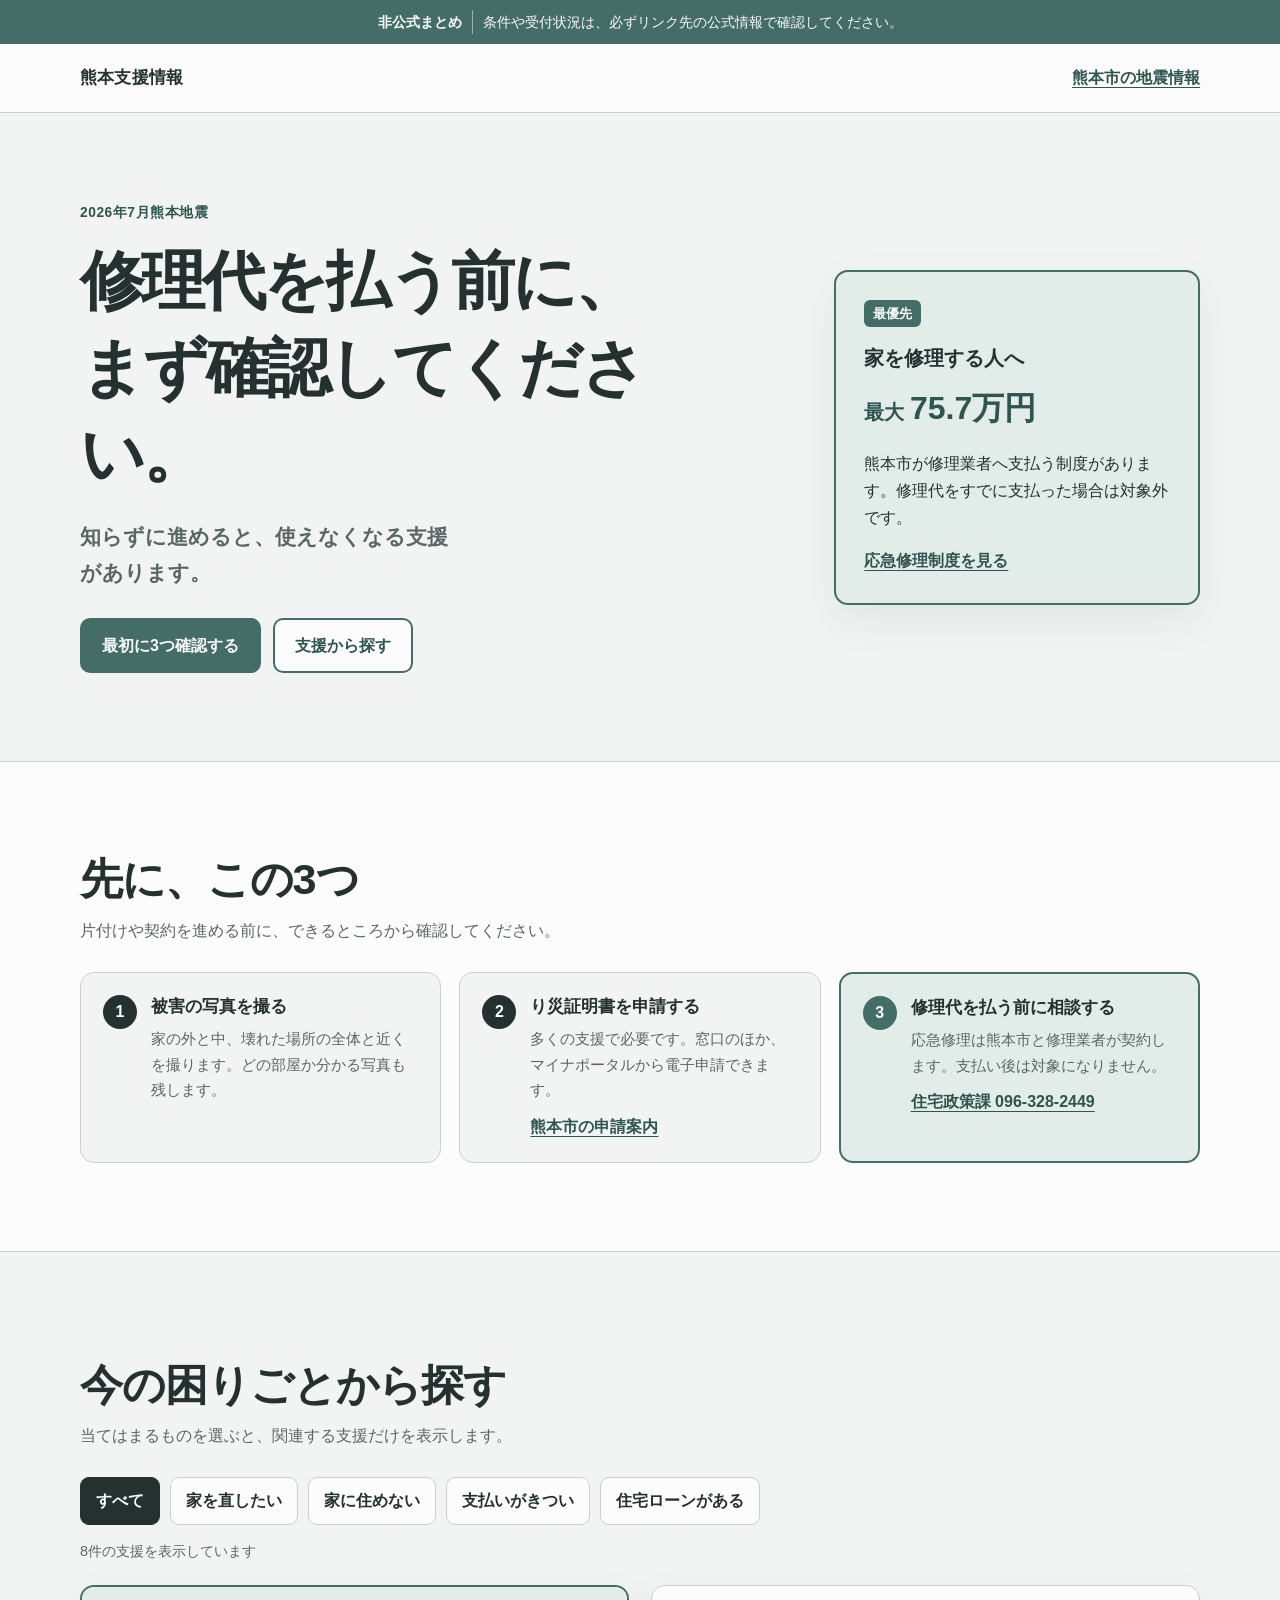
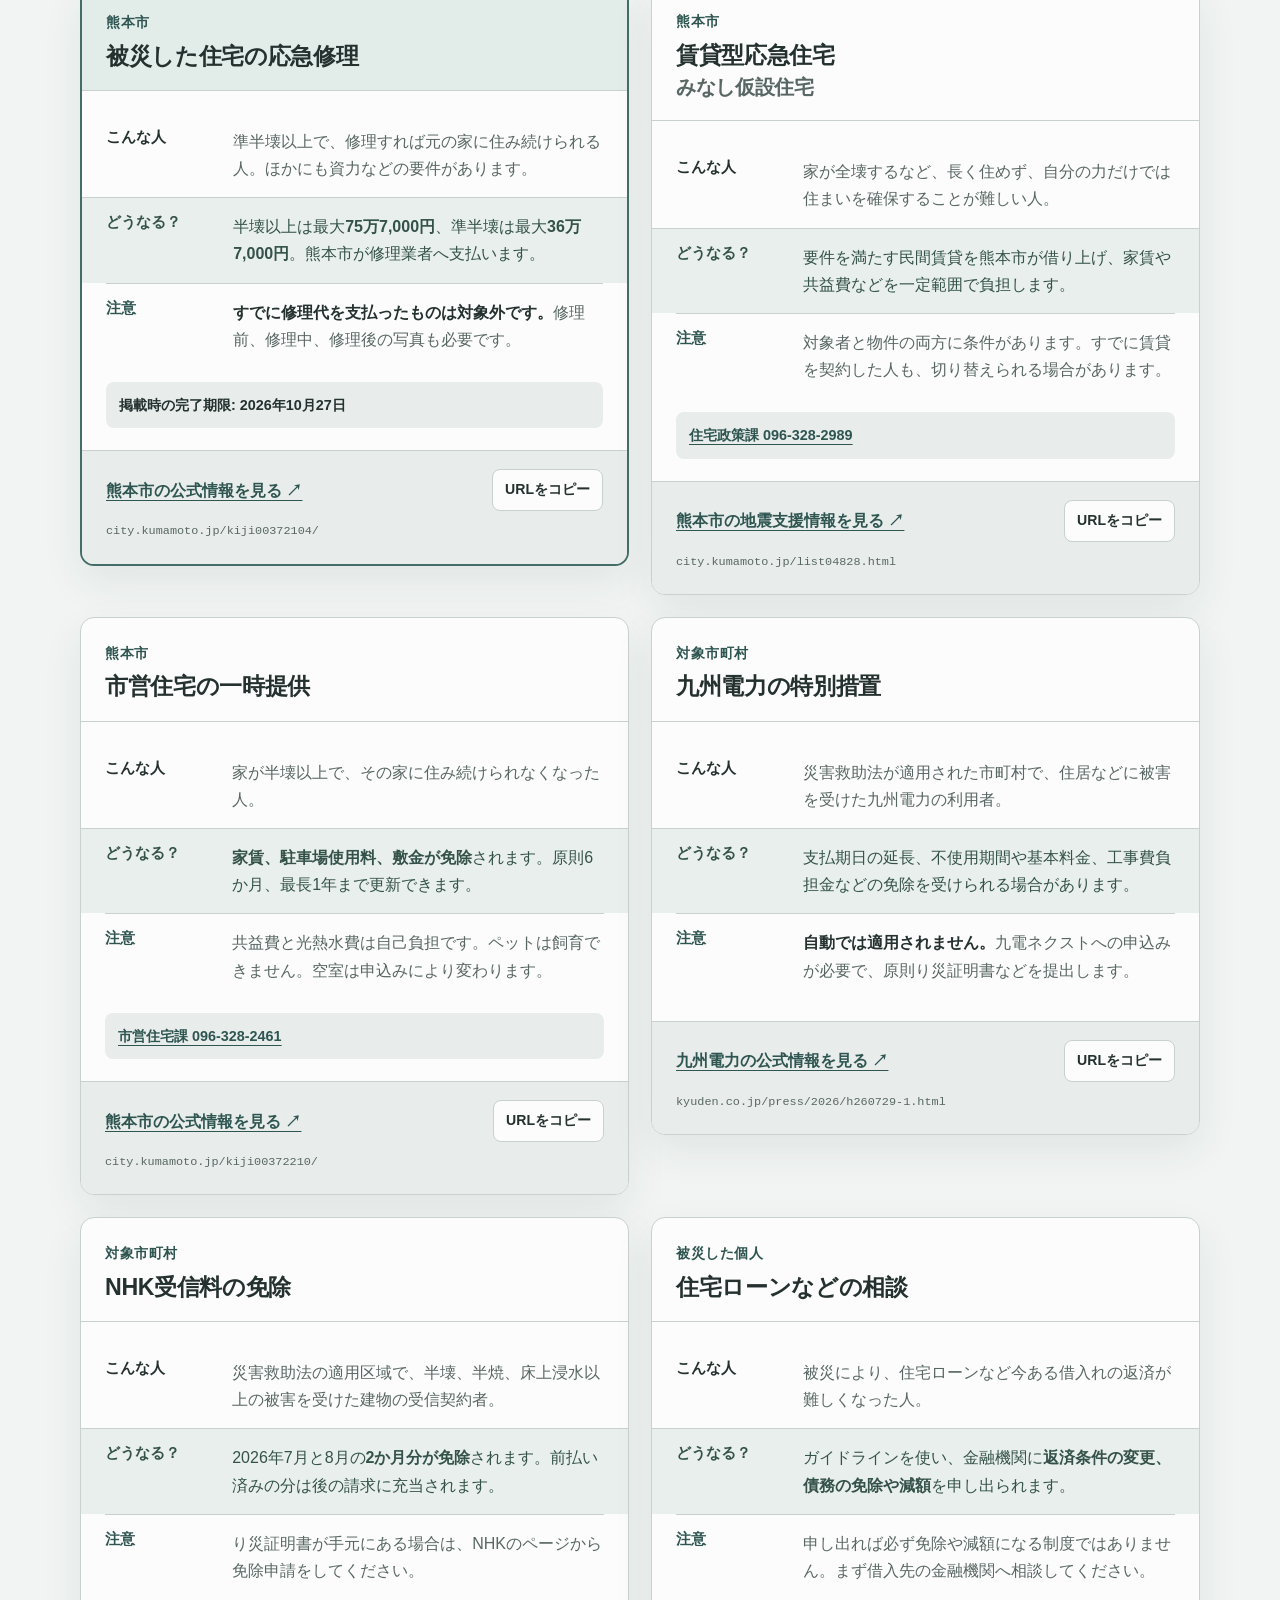
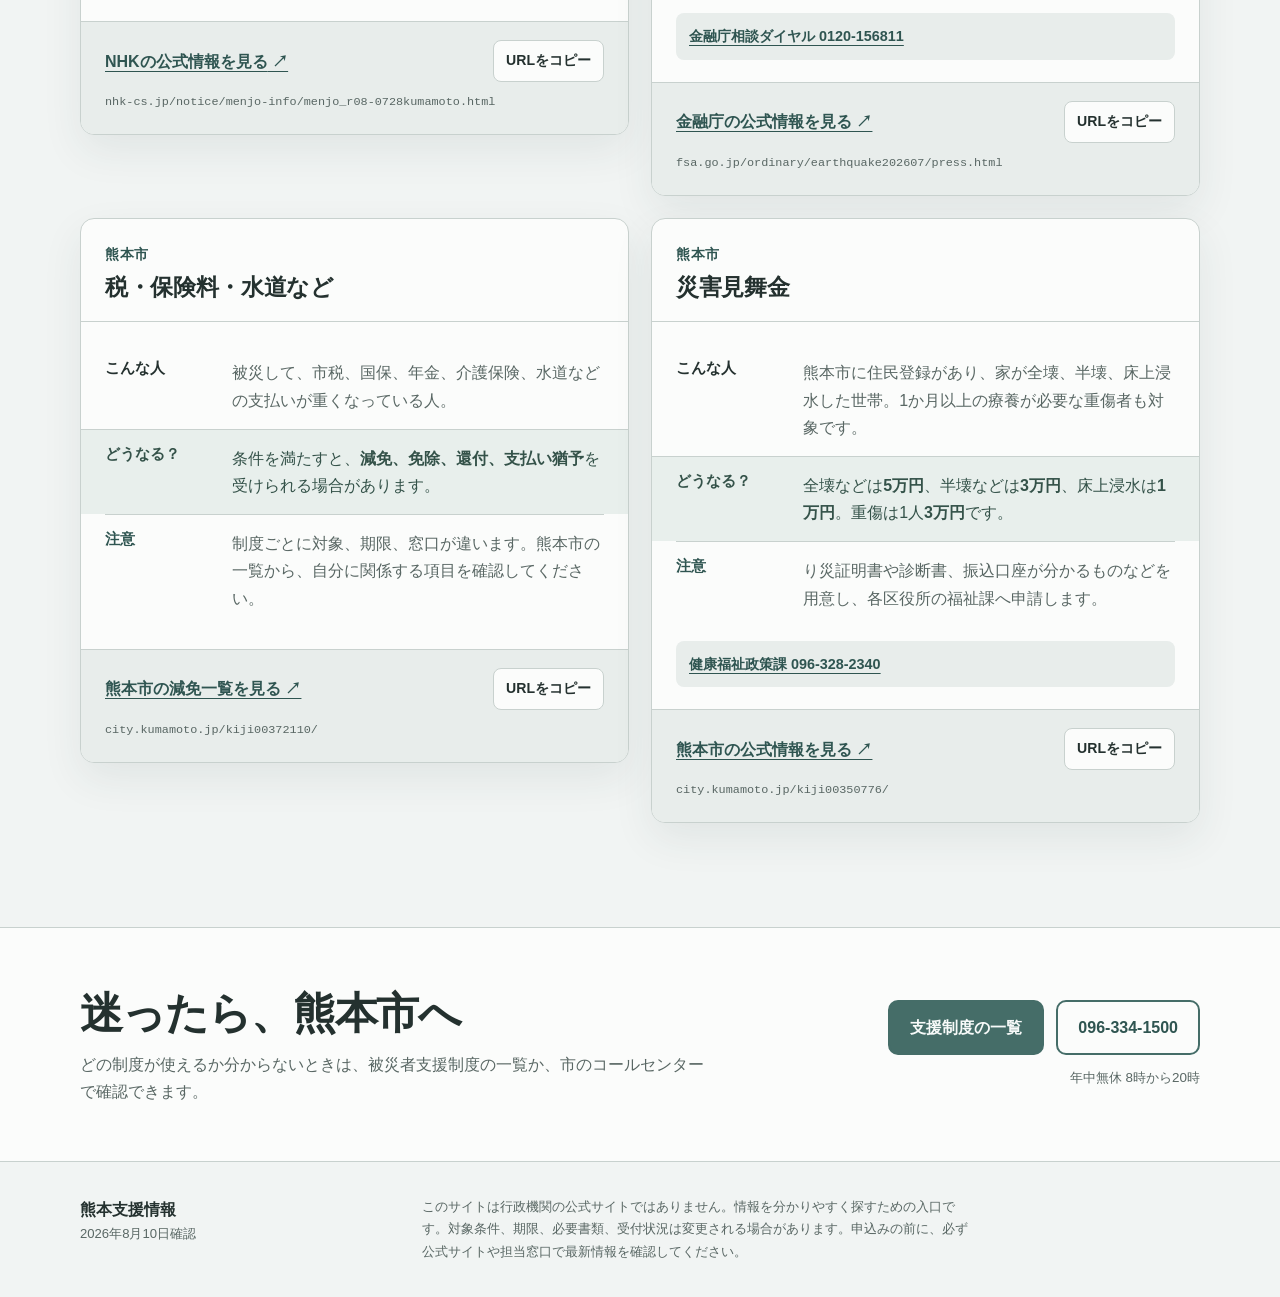
==== index.html @ 861e65f4 "Refresh published stylesheet cache" ====
<!doctype html>
<html lang="ja">
<head>
  <meta charset="utf-8">
  <meta name="viewport" content="width=device-width, initial-scale=1">
  <meta name="theme-color" content="#b42318">
  <meta name="description" content="2026年7月熊本地震で被災した方が、住宅修理、仮住まい、料金減免、住宅ローンなどの支援を探すための非公式まとめです。">
  <meta property="og:type" content="website">
  <meta property="og:title" content="熊本で被災した方へ｜支援情報まとめ">
  <meta property="og:description" content="修理代を払う前に確認。使えそうな支援から公式情報へすぐ進めます。">
  <meta name="twitter:card" content="summary">
  <title>熊本で被災した方へ｜支援情報まとめ</title>
  <link rel="stylesheet" href="styles.css?v=20260810-2">
  <script src="app.js" defer></script>
</head>
<body>
  <a class="skip-link" href="#main">本文へ移動</a>

  <div class="notice-bar" role="note">
    <div class="wrap notice-bar__inner">
      <strong>非公式まとめ</strong>
      <span>条件や受付状況は、必ずリンク先の公式情報で確認してください。</span>
    </div>
  </div>

  <header class="site-header">
    <div class="wrap site-header__inner">
      <a class="site-name" href="#top" aria-label="熊本支援情報 トップへ">熊本支援情報</a>
      <a class="header-link" href="https://www.city.kumamoto.jp/list04828.html" target="_blank" rel="noopener noreferrer">熊本市の地震情報</a>
    </div>
  </header>

  <main id="main">
    <section class="hero" id="top" aria-labelledby="hero-title">
      <div class="wrap hero__grid">
        <div class="hero__copy">
          <p class="hero__label">2026年7月熊本地震</p>
          <h1 id="hero-title">修理代を払う前に、<br>まず確認してください。</h1>
          <p class="hero__lead">知らずに進めると、使えなくなる支援があります。</p>
          <div class="hero__actions">
            <a class="button button--primary" href="#first">最初に3つ確認する</a>
            <a class="button button--secondary" href="#support">支援から探す</a>
          </div>
        </div>

        <aside class="urgent-box" aria-label="最優先の注意">
          <p class="urgent-box__label">最優先</p>
          <p class="urgent-box__title">家を修理する人へ</p>
          <p class="urgent-box__amount">最大 <strong>75.7万円</strong></p>
          <p>熊本市が修理業者へ支払う制度があります。修理代をすでに支払った場合は対象外です。</p>
          <a class="text-link" href="#repair">応急修理制度を見る</a>
        </aside>
      </div>
    </section>

    <section class="first-check" id="first" aria-labelledby="first-title">
      <div class="wrap">
        <div class="section-heading">
          <h2 id="first-title">先に、この3つ</h2>
          <p>片付けや契約を進める前に、できるところから確認してください。</p>
        </div>
        <ol class="steps">
          <li class="step">
            <span class="step__number" aria-hidden="true">1</span>
            <div>
              <h3>被害の写真を撮る</h3>
              <p>家の外と中、壊れた場所の全体と近くを撮ります。どの部屋か分かる写真も残します。</p>
            </div>
          </li>
          <li class="step">
            <span class="step__number" aria-hidden="true">2</span>
            <div>
              <h3>り災証明書を申請する</h3>
              <p>多くの支援で必要です。窓口のほか、マイナポータルから電子申請できます。</p>
              <a href="https://www.city.kumamoto.jp/kiji0032451/index.html" target="_blank" rel="noopener noreferrer">熊本市の申請案内</a>
            </div>
          </li>
          <li class="step step--alert">
            <span class="step__number" aria-hidden="true">3</span>
            <div>
              <h3>修理代を払う前に相談する</h3>
              <p>応急修理は熊本市と修理業者が契約します。支払い後は対象になりません。</p>
              <a href="tel:0963282449">住宅政策課 096-328-2449</a>
            </div>
          </li>
        </ol>
      </div>
    </section>

    <section class="support" id="support" aria-labelledby="support-title">
      <div class="wrap">
        <div class="section-heading">
          <h2 id="support-title">今の困りごとから探す</h2>
          <p>当てはまるものを選ぶと、関連する支援だけを表示します。</p>
        </div>

        <div class="filters" role="group" aria-label="支援情報の絞り込み">
          <button class="filter is-active" type="button" data-filter="all" aria-pressed="true">すべて</button>
          <button class="filter" type="button" data-filter="repair" aria-pressed="false">家を直したい</button>
          <button class="filter" type="button" data-filter="housing" aria-pressed="false">家に住めない</button>
          <button class="filter" type="button" data-filter="payments" aria-pressed="false">支払いがきつい</button>
          <button class="filter" type="button" data-filter="loan" aria-pressed="false">住宅ローンがある</button>
        </div>

        <p class="results-status" id="results-status" aria-live="polite">8件の支援を表示しています</p>

        <div class="support-grid" id="support-grid">
          <article class="support-card support-card--urgent" id="repair" data-categories="repair payments">
            <div class="support-card__head">
              <p class="support-card__scope">熊本市</p>
              <h3>被災した住宅の応急修理</h3>
            </div>
            <div class="support-card__body">
              <div class="plain-block">
                <h4>こんな人</h4>
                <p>準半壊以上で、修理すれば元の家に住み続けられる人。ほかにも資力などの要件があります。</p>
              </div>
              <div class="benefit-block">
                <h4>どうなる？</h4>
                <p>半壊以上は最大<strong>75万7,000円</strong>、準半壊は最大<strong>36万7,000円</strong>。熊本市が修理業者へ支払います。</p>
              </div>
              <div class="caution-block">
                <h4>注意</h4>
                <p><strong>すでに修理代を支払ったものは対象外です。</strong>修理前、修理中、修理後の写真も必要です。</p>
              </div>
              <p class="deadline">掲載時の完了期限: 2026年10月27日</p>
            </div>
            <div class="support-card__footer">
              <a class="official-link" href="https://www.city.kumamoto.jp/kiji00372104/index.html" target="_blank" rel="noopener noreferrer">熊本市の公式情報を見る</a>
              <button class="copy-link" type="button" data-copy-url="https://www.city.kumamoto.jp/kiji00372104/index.html">URLをコピー</button>
              <p class="source-url">city.kumamoto.jp/kiji00372104/</p>
            </div>
          </article>

          <article class="support-card" data-categories="housing payments">
            <div class="support-card__head">
              <p class="support-card__scope">熊本市</p>
              <h3>賃貸型応急住宅<br><span>みなし仮設住宅</span></h3>
            </div>
            <div class="support-card__body">
              <div class="plain-block">
                <h4>こんな人</h4>
                <p>家が全壊するなど、長く住めず、自分の力だけでは住まいを確保することが難しい人。</p>
              </div>
              <div class="benefit-block">
                <h4>どうなる？</h4>
                <p>要件を満たす民間賃貸を熊本市が借り上げ、家賃や共益費などを一定範囲で負担します。</p>
              </div>
              <div class="caution-block">
                <h4>注意</h4>
                <p>対象者と物件の両方に条件があります。すでに賃貸を契約した人も、切り替えられる場合があります。</p>
              </div>
              <p class="phone-line"><a href="tel:0963282989">住宅政策課 096-328-2989</a></p>
            </div>
            <div class="support-card__footer">
              <a class="official-link" href="https://www.city.kumamoto.jp/list04828.html" target="_blank" rel="noopener noreferrer">熊本市の地震支援情報を見る</a>
              <button class="copy-link" type="button" data-copy-url="https://www.city.kumamoto.jp/list04828.html">URLをコピー</button>
              <p class="source-url">city.kumamoto.jp/list04828.html</p>
            </div>
          </article>

          <article class="support-card" data-categories="housing payments">
            <div class="support-card__head">
              <p class="support-card__scope">熊本市</p>
              <h3>市営住宅の一時提供</h3>
            </div>
            <div class="support-card__body">
              <div class="plain-block">
                <h4>こんな人</h4>
                <p>家が半壊以上で、その家に住み続けられなくなった人。</p>
              </div>
              <div class="benefit-block">
                <h4>どうなる？</h4>
                <p><strong>家賃、駐車場使用料、敷金が免除</strong>されます。原則6か月、最長1年まで更新できます。</p>
              </div>
              <div class="caution-block">
                <h4>注意</h4>
                <p>共益費と光熱水費は自己負担です。ペットは飼育できません。空室は申込みにより変わります。</p>
              </div>
              <p class="phone-line"><a href="tel:0963282461">市営住宅課 096-328-2461</a></p>
            </div>
            <div class="support-card__footer">
              <a class="official-link" href="https://www.city.kumamoto.jp/kiji00372210/index.html" target="_blank" rel="noopener noreferrer">熊本市の公式情報を見る</a>
              <button class="copy-link" type="button" data-copy-url="https://www.city.kumamoto.jp/kiji00372210/index.html">URLをコピー</button>
              <p class="source-url">city.kumamoto.jp/kiji00372210/</p>
            </div>
          </article>

          <article class="support-card" data-categories="payments">
            <div class="support-card__head">
              <p class="support-card__scope">対象市町村</p>
              <h3>九州電力の特別措置</h3>
            </div>
            <div class="support-card__body">
              <div class="plain-block">
                <h4>こんな人</h4>
                <p>災害救助法が適用された市町村で、住居などに被害を受けた九州電力の利用者。</p>
              </div>
              <div class="benefit-block">
                <h4>どうなる？</h4>
                <p>支払期日の延長、不使用期間や基本料金、工事費負担金などの免除を受けられる場合があります。</p>
              </div>
              <div class="caution-block">
                <h4>注意</h4>
                <p><strong>自動では適用されません。</strong>九電ネクストへの申込みが必要で、原則り災証明書などを提出します。</p>
              </div>
            </div>
            <div class="support-card__footer">
              <a class="official-link" href="https://www.kyuden.co.jp/press/2026/h260729-1.html" target="_blank" rel="noopener noreferrer">九州電力の公式情報を見る</a>
              <button class="copy-link" type="button" data-copy-url="https://www.kyuden.co.jp/press/2026/h260729-1.html">URLをコピー</button>
              <p class="source-url">kyuden.co.jp/press/2026/h260729-1.html</p>
            </div>
          </article>

          <article class="support-card" data-categories="payments">
            <div class="support-card__head">
              <p class="support-card__scope">対象市町村</p>
              <h3>NHK受信料の免除</h3>
            </div>
            <div class="support-card__body">
              <div class="plain-block">
                <h4>こんな人</h4>
                <p>災害救助法の適用区域で、半壊、半焼、床上浸水以上の被害を受けた建物の受信契約者。</p>
              </div>
              <div class="benefit-block">
                <h4>どうなる？</h4>
                <p>2026年7月と8月の<strong>2か月分が免除</strong>されます。前払い済みの分は後の請求に充当されます。</p>
              </div>
              <div class="caution-block">
                <h4>注意</h4>
                <p>り災証明書が手元にある場合は、NHKのページから免除申請をしてください。</p>
              </div>
            </div>
            <div class="support-card__footer">
              <a class="official-link" href="https://www.nhk-cs.jp/notice/menjo-info/menjo_r08-0728kumamoto.html" target="_blank" rel="noopener noreferrer">NHKの公式情報を見る</a>
              <button class="copy-link" type="button" data-copy-url="https://www.nhk-cs.jp/notice/menjo-info/menjo_r08-0728kumamoto.html">URLをコピー</button>
              <p class="source-url">nhk-cs.jp/notice/menjo-info/menjo_r08-0728kumamoto.html</p>
            </div>
          </article>

          <article class="support-card" data-categories="loan payments">
            <div class="support-card__head">
              <p class="support-card__scope">被災した個人</p>
              <h3>住宅ローンなどの相談</h3>
            </div>
            <div class="support-card__body">
              <div class="plain-block">
                <h4>こんな人</h4>
                <p>被災により、住宅ローンなど今ある借入れの返済が難しくなった人。</p>
              </div>
              <div class="benefit-block">
                <h4>どうなる？</h4>
                <p>ガイドラインを使い、金融機関に<strong>返済条件の変更、債務の免除や減額</strong>を申し出られます。</p>
              </div>
              <div class="caution-block">
                <h4>注意</h4>
                <p>申し出れば必ず免除や減額になる制度ではありません。まず借入先の金融機関へ相談してください。</p>
              </div>
              <p class="phone-line"><a href="tel:0120156811">金融庁相談ダイヤル 0120-156811</a></p>
            </div>
            <div class="support-card__footer">
              <a class="official-link" href="https://www.fsa.go.jp/ordinary/earthquake202607/press.html" target="_blank" rel="noopener noreferrer">金融庁の公式情報を見る</a>
              <button class="copy-link" type="button" data-copy-url="https://www.fsa.go.jp/ordinary/earthquake202607/press.html">URLをコピー</button>
              <p class="source-url">fsa.go.jp/ordinary/earthquake202607/press.html</p>
            </div>
          </article>

          <article class="support-card" data-categories="payments">
            <div class="support-card__head">
              <p class="support-card__scope">熊本市</p>
              <h3>税・保険料・水道など</h3>
            </div>
            <div class="support-card__body">
              <div class="plain-block">
                <h4>こんな人</h4>
                <p>被災して、市税、国保、年金、介護保険、水道などの支払いが重くなっている人。</p>
              </div>
              <div class="benefit-block">
                <h4>どうなる？</h4>
                <p>条件を満たすと、<strong>減免、免除、還付、支払い猶予</strong>を受けられる場合があります。</p>
              </div>
              <div class="caution-block">
                <h4>注意</h4>
                <p>制度ごとに対象、期限、窓口が違います。熊本市の一覧から、自分に関係する項目を確認してください。</p>
              </div>
            </div>
            <div class="support-card__footer">
              <a class="official-link" href="https://www.city.kumamoto.jp/kiji00372110/index.html#5" target="_blank" rel="noopener noreferrer">熊本市の減免一覧を見る</a>
              <button class="copy-link" type="button" data-copy-url="https://www.city.kumamoto.jp/kiji00372110/index.html#5">URLをコピー</button>
              <p class="source-url">city.kumamoto.jp/kiji00372110/</p>
            </div>
          </article>

          <article class="support-card" data-categories="payments">
            <div class="support-card__head">
              <p class="support-card__scope">熊本市</p>
              <h3>災害見舞金</h3>
            </div>
            <div class="support-card__body">
              <div class="plain-block">
                <h4>こんな人</h4>
                <p>熊本市に住民登録があり、家が全壊、半壊、床上浸水した世帯。1か月以上の療養が必要な重傷者も対象です。</p>
              </div>
              <div class="benefit-block">
                <h4>どうなる？</h4>
                <p>全壊などは<strong>5万円</strong>、半壊などは<strong>3万円</strong>、床上浸水は<strong>1万円</strong>。重傷は1人<strong>3万円</strong>です。</p>
              </div>
              <div class="caution-block">
                <h4>注意</h4>
                <p>り災証明書や診断書、振込口座が分かるものなどを用意し、各区役所の福祉課へ申請します。</p>
              </div>
              <p class="phone-line"><a href="tel:0963282340">健康福祉政策課 096-328-2340</a></p>
            </div>
            <div class="support-card__footer">
              <a class="official-link" href="https://www.city.kumamoto.jp/kiji00350776/index.html" target="_blank" rel="noopener noreferrer">熊本市の公式情報を見る</a>
              <button class="copy-link" type="button" data-copy-url="https://www.city.kumamoto.jp/kiji00350776/index.html">URLをコピー</button>
              <p class="source-url">city.kumamoto.jp/kiji00350776/</p>
            </div>
          </article>
        </div>
      </div>
    </section>

    <section class="final-note" aria-labelledby="final-title">
      <div class="wrap final-note__inner">
        <div>
          <h2 id="final-title">迷ったら、熊本市へ</h2>
          <p>どの制度が使えるか分からないときは、被災者支援制度の一覧か、市のコールセンターで確認できます。</p>
        </div>
        <div class="final-note__actions">
          <a class="button button--primary" href="https://www.city.kumamoto.jp/kiji00372110/index.html" target="_blank" rel="noopener noreferrer">支援制度の一覧</a>
          <a class="button button--secondary" href="tel:0963341500">096-334-1500</a>
          <span class="hours">年中無休 8時から20時</span>
        </div>
      </div>
    </section>
  </main>

  <footer class="site-footer">
    <div class="wrap site-footer__inner">
      <div>
        <p class="site-footer__title">熊本支援情報</p>
        <p>2026年8月10日確認</p>
      </div>
      <p class="disclaimer">このサイトは行政機関の公式サイトではありません。情報を分かりやすく探すための入口です。対象条件、期限、必要書類、受付状況は変更される場合があります。申込みの前に、必ず公式サイトや担当窓口で最新情報を確認してください。</p>
    </div>
  </footer>

  <div class="toast" id="toast" role="status" aria-live="polite" aria-atomic="true" hidden>URLをコピーしました</div>
</body>
</html>
---- styles.css ----
:root {
  color-scheme: light dark;
  --bg: #f1f4f3;
  --surface: #fbfcfb;
  --surface-soft: #e8edeb;
  --text: #24312f;
  --muted: #596764;
  --line: #c8d1ce;
  --accent: #456d68;
  --accent-dark: #2f5551;
  --accent-hover: #365b57;
  --accent-soft: #e2ece9;
  --on-accent: #f7faf9;
  --success-soft: #e8efec;
  --success-text: #345249;
  --focus: #2d6964;
  --shadow: 0 16px 40px rgba(34, 63, 58, 0.08);
  --radius: 14px;
  --max: 1120px;
}

@media (prefers-color-scheme: dark) {
  :root {
    --bg: #171d1c;
    --surface: #202826;
    --surface-soft: #2a3432;
    --text: #edf2f0;
    --muted: #b8c3c0;
    --line: #485652;
    --accent: #426b65;
    --accent-dark: #a9c9c3;
    --accent-hover: #345853;
    --accent-soft: #243a36;
    --on-accent: #f4f8f7;
    --success-soft: #263832;
    --success-text: #c0d5ce;
    --focus: #8cb9b2;
    --shadow: 0 16px 40px rgba(7, 16, 14, 0.28);
  }
}

*,
*::before,
*::after {
  box-sizing: border-box;
}

html {
  scroll-behavior: smooth;
}

body {
  margin: 0;
  background: var(--bg);
  color: var(--text);
  font-family: -apple-system, BlinkMacSystemFont, "Segoe UI", "Noto Sans JP", "Hiragino Kaku Gothic ProN", "Yu Gothic", sans-serif;
  font-size: 16px;
  line-height: 1.7;
  overflow-wrap: anywhere;
}

button,
a {
  -webkit-tap-highlight-color: transparent;
}

a {
  color: inherit;
}

a:focus-visible,
button:focus-visible {
  outline: 3px solid var(--focus);
  outline-offset: 3px;
}

button {
  font: inherit;
}

h1,
h2,
h3,
h4,
p {
  margin-top: 0;
}

h1,
h2,
h3,
h4 {
  line-height: 1.35;
}

.wrap {
  width: min(calc(100% - 40px), var(--max));
  margin-inline: auto;
}

.skip-link {
  position: fixed;
  top: 12px;
  left: 12px;
  z-index: 10;
  padding: 10px 14px;
  border-radius: 8px;
  background: var(--text);
  color: var(--surface);
  transform: translateY(-160%);
}

.skip-link:focus {
  transform: translateY(0);
}

.notice-bar {
  background: var(--accent);
  color: var(--on-accent);
}

.notice-bar__inner {
  min-height: 44px;
  display: flex;
  align-items: center;
  justify-content: center;
  gap: 10px;
  font-size: 0.9rem;
}

.notice-bar strong {
  flex: none;
  padding-right: 10px;
  border-right: 1px solid rgba(255, 255, 255, 0.45);
}

.site-header {
  background: color-mix(in srgb, var(--surface) 94%, transparent);
  border-bottom: 1px solid var(--line);
}

.site-header__inner {
  min-height: 68px;
  display: flex;
  align-items: center;
  justify-content: space-between;
  gap: 24px;
}

.site-name {
  color: var(--text);
  font-size: 1.05rem;
  font-weight: 800;
  text-decoration: none;
  letter-spacing: 0.01em;
}

.header-link {
  color: var(--accent-dark);
  font-weight: 700;
  text-underline-offset: 4px;
}

.hero {
  padding: clamp(48px, 7vw, 88px) 0;
}

.hero__grid {
  display: grid;
  grid-template-columns: minmax(0, 1.4fr) minmax(320px, 0.75fr);
  gap: clamp(32px, 6vw, 72px);
  align-items: center;
}

.hero__label,
.support-card__scope {
  color: var(--accent-dark);
  font-size: 0.86rem;
  font-weight: 800;
  letter-spacing: 0.04em;
}

.hero h1 {
  max-width: none;
  margin-bottom: 22px;
  font-size: clamp(2.35rem, 5vw, 4rem);
  font-weight: 900;
  letter-spacing: -0.045em;
}

.hero__lead {
  max-width: 32ch;
  margin-bottom: 28px;
  color: var(--muted);
  font-size: clamp(1.08rem, 2vw, 1.3rem);
  font-weight: 600;
}

.hero__actions,
.final-note__actions {
  display: flex;
  flex-wrap: wrap;
  align-items: center;
  gap: 12px;
}

.button {
  min-height: 50px;
  display: inline-flex;
  align-items: center;
  justify-content: center;
  padding: 12px 20px;
  border: 2px solid var(--accent);
  border-radius: 10px;
  font-weight: 800;
  text-align: center;
  text-decoration: none;
  transition: transform 150ms ease, background-color 150ms ease, color 150ms ease;
}

.button:active,
.filter:active,
.copy-link:active {
  transform: translateY(1px);
}

.button--primary {
  background: var(--accent);
  color: var(--on-accent);
}

.button--primary:hover {
  background: var(--accent-hover);
}

.button--secondary {
  background: var(--surface);
  color: var(--accent-dark);
}

.button--secondary:hover {
  background: var(--accent-soft);
}

.urgent-box {
  padding: 28px;
  border: 2px solid var(--accent);
  border-radius: var(--radius);
  background: var(--accent-soft);
  box-shadow: var(--shadow);
}

.urgent-box p:last-of-type {
  margin-bottom: 16px;
}

.urgent-box__label {
  width: fit-content;
  margin-bottom: 14px;
  padding: 3px 9px;
  border-radius: 6px;
  background: var(--accent);
  color: var(--on-accent);
  font-size: 0.8rem;
  font-weight: 800;
}

.urgent-box__title {
  margin-bottom: 6px;
  font-size: 1.25rem;
  font-weight: 800;
}

.urgent-box__amount {
  margin-bottom: 14px;
  color: var(--accent-dark);
  font-size: 1.25rem;
  font-weight: 700;
}

.urgent-box__amount strong {
  font-size: 2rem;
}

.text-link,
.step a,
.phone-line a {
  color: var(--accent-dark);
  font-weight: 800;
  text-underline-offset: 4px;
}

.first-check {
  padding: clamp(56px, 8vw, 88px) 0;
  border-block: 1px solid var(--line);
  background: var(--surface);
}

.section-heading {
  max-width: 720px;
  margin-bottom: 28px;
}

.section-heading h2,
.final-note h2 {
  margin-bottom: 8px;
  font-size: clamp(1.8rem, 4vw, 2.7rem);
  letter-spacing: -0.025em;
}

.section-heading p,
.final-note p {
  margin-bottom: 0;
  color: var(--muted);
}

.steps {
  display: grid;
  grid-template-columns: repeat(3, minmax(0, 1fr));
  gap: 18px;
  margin: 0;
  padding: 0;
  list-style: none;
}

.step {
  display: grid;
  grid-template-columns: auto minmax(0, 1fr);
  gap: 14px;
  padding: 22px;
  border: 1px solid var(--line);
  border-radius: var(--radius);
  background: var(--bg);
}

.step--alert {
  border: 2px solid var(--accent);
  background: var(--accent-soft);
}

.step__number {
  width: 34px;
  height: 34px;
  display: grid;
  place-items: center;
  border-radius: 50%;
  background: var(--text);
  color: var(--surface);
  font-weight: 800;
}

.step--alert .step__number {
  background: var(--accent);
  color: var(--on-accent);
}

.step h3 {
  margin-bottom: 8px;
  font-size: 1.08rem;
}

.step p {
  margin-bottom: 10px;
  color: var(--muted);
  font-size: 0.94rem;
}

.support {
  padding: clamp(64px, 9vw, 104px) 0;
}

.filters {
  display: flex;
  flex-wrap: wrap;
  gap: 10px;
  margin-bottom: 14px;
}

.filter {
  min-height: 46px;
  padding: 9px 15px;
  border: 1px solid var(--line);
  border-radius: 9px;
  background: var(--surface);
  color: var(--text);
  cursor: pointer;
  font-weight: 700;
}

.filter:hover {
  border-color: var(--accent);
}

.filter.is-active {
  border-color: var(--text);
  background: var(--text);
  color: var(--surface);
}

.results-status {
  margin-bottom: 22px;
  color: var(--muted);
  font-size: 0.9rem;
}

.support-grid {
  display: grid;
  grid-template-columns: repeat(2, minmax(0, 1fr));
  gap: 22px;
  align-items: start;
}

.support-card {
  min-width: 0;
  border: 1px solid var(--line);
  border-radius: var(--radius);
  background: var(--surface);
  box-shadow: var(--shadow);
  overflow: hidden;
}

.support-card[hidden] {
  display: none;
}

.support-card--urgent {
  border: 2px solid var(--accent);
}

.support-card__head {
  padding: 24px 24px 18px;
  border-bottom: 1px solid var(--line);
}

.support-card--urgent .support-card__head {
  background: var(--accent-soft);
}

.support-card__scope {
  margin-bottom: 6px;
}

.support-card h3 {
  margin-bottom: 0;
  font-size: 1.45rem;
  letter-spacing: -0.015em;
}

.support-card h3 span {
  color: var(--muted);
  font-size: 0.88em;
}

.support-card__body {
  padding: 22px 24px;
}

.plain-block,
.benefit-block,
.caution-block {
  display: grid;
  grid-template-columns: 7.2em minmax(0, 1fr);
  gap: 12px;
  padding: 15px 0;
}

.plain-block + .benefit-block,
.benefit-block + .caution-block {
  border-top: 1px solid var(--line);
}

.support-card h4 {
  margin-bottom: 0;
  font-size: 0.92rem;
}

.support-card__body p {
  margin-bottom: 0;
  color: var(--muted);
}

.support-card__body strong {
  color: var(--text);
}

.benefit-block {
  margin-inline: -24px;
  padding-inline: 24px;
  background: var(--success-soft);
}

.benefit-block h4,
.benefit-block p,
.benefit-block strong {
  color: var(--success-text);
}

.caution-block h4 {
  color: var(--accent-dark);
}

.deadline,
.phone-line {
  margin-top: 14px;
  padding: 11px 13px;
  border-radius: 8px;
  background: var(--surface-soft);
  color: var(--text) !important;
  font-size: 0.9rem;
  font-weight: 700;
}

.support-card__footer {
  display: grid;
  grid-template-columns: 1fr auto;
  gap: 10px 12px;
  padding: 18px 24px 22px;
  border-top: 1px solid var(--line);
  background: var(--surface-soft);
}

.official-link {
  align-self: center;
  color: var(--accent-dark);
  font-weight: 800;
  text-underline-offset: 4px;
}

.official-link::after {
  content: " ↗";
}

.copy-link {
  min-height: 42px;
  padding: 8px 12px;
  border: 1px solid var(--line);
  border-radius: 8px;
  background: var(--surface);
  color: var(--text);
  cursor: pointer;
  font-size: 0.88rem;
  font-weight: 700;
}

.copy-link:hover {
  border-color: var(--accent);
}

.source-url {
  grid-column: 1 / -1;
  margin-bottom: 0;
  color: var(--muted);
  font-family: ui-monospace, "SFMono-Regular", Consolas, monospace;
  font-size: 0.74rem;
}

.final-note {
  padding: 56px 0;
  background: var(--surface);
  border-top: 1px solid var(--line);
}

.final-note__inner {
  display: grid;
  grid-template-columns: minmax(0, 1fr) auto;
  gap: 40px;
  align-items: center;
}

.final-note__inner > div:first-child {
  max-width: 650px;
}

.final-note__actions {
  justify-content: flex-end;
}

.hours {
  width: 100%;
  color: var(--muted);
  font-size: 0.84rem;
  text-align: right;
}

.site-footer {
  padding: 34px 0;
  border-top: 1px solid var(--line);
}

.site-footer__inner {
  display: grid;
  grid-template-columns: 0.7fr 1.8fr;
  gap: 40px;
}

.site-footer p {
  margin-bottom: 0;
  color: var(--muted);
  font-size: 0.82rem;
}

.site-footer__title {
  color: var(--text) !important;
  font-size: 1rem !important;
  font-weight: 800;
}

.disclaimer {
  max-width: 76ch;
}

.toast {
  position: fixed;
  right: 18px;
  bottom: 18px;
  z-index: 5;
  max-width: calc(100% - 36px);
  padding: 12px 16px;
  border-radius: 9px;
  background: var(--text);
  color: var(--surface);
  box-shadow: var(--shadow);
  font-weight: 700;
}

@media (max-width: 860px) {
  .hero__grid,
  .final-note__inner {
    grid-template-columns: 1fr;
  }

  .hero h1 {
    max-width: 16ch;
  }

  .steps {
    grid-template-columns: 1fr;
  }

  .support-grid {
    grid-template-columns: 1fr;
  }

  .final-note__actions {
    justify-content: flex-start;
  }

  .hours {
    text-align: left;
  }
}

@media (max-width: 560px) {
  .wrap {
    width: min(calc(100% - 28px), var(--max));
  }

  .notice-bar__inner {
    min-height: 54px;
    align-items: flex-start;
    padding-block: 8px;
    line-height: 1.45;
  }

  .notice-bar strong {
    margin-top: 2px;
  }

  .site-header__inner {
    min-height: 60px;
  }

  .header-link {
    font-size: 0.85rem;
  }

  .hero {
    padding-block: 42px 52px;
  }

  .hero h1 {
    font-size: clamp(2.15rem, 11vw, 3.25rem);
  }

  .hero__actions,
  .final-note__actions {
    align-items: stretch;
  }

  .button {
    width: 100%;
  }

  .urgent-box {
    padding: 22px;
  }

  .filters {
    display: grid;
    grid-template-columns: repeat(2, minmax(0, 1fr));
  }

  .filter:first-child {
    grid-column: 1 / -1;
  }

  .plain-block,
  .benefit-block,
  .caution-block {
    grid-template-columns: 1fr;
    gap: 5px;
  }

  .support-card__head,
  .support-card__body {
    padding-inline: 19px;
  }

  .benefit-block {
    margin-inline: -19px;
    padding-inline: 19px;
  }

  .support-card__footer {
    grid-template-columns: 1fr;
    padding-inline: 19px;
  }

  .source-url {
    grid-column: 1;
  }

  .copy-link {
    width: 100%;
  }

  .site-footer__inner {
    grid-template-columns: 1fr;
    gap: 18px;
  }
}

@media (prefers-reduced-motion: reduce) {
  html {
    scroll-behavior: auto;
  }

  *,
  *::before,
  *::after {
    transition-duration: 0.01ms !important;
  }
}

@media print {
  .notice-bar,
  .site-header,
  .hero__actions,
  .filters,
  .results-status,
  .copy-link,
  .toast {
    display: none !important;
  }

  :root {
    color-scheme: light;
    --bg: #fdfdfc;
    --surface: #fdfdfc;
    --text: #1c201f;
    --muted: #3f4745;
    --line: #8c9491;
    --accent: #315854;
    --accent-dark: #284a47;
    --accent-hover: #284a47;
    --accent-soft: #fdfdfc;
    --on-accent: #f7faf9;
    --success-soft: #fdfdfc;
    --success-text: #1c201f;
    --shadow: none;
  }

  body {
    font-size: 11pt;
  }

  .hero,
  .first-check,
  .support,
  .final-note {
    padding-block: 24px;
  }

  .hero__grid,
  .steps,
  .support-grid,
  .final-note__inner {
    grid-template-columns: 1fr;
  }

  .support-card {
    break-inside: avoid;
  }
}
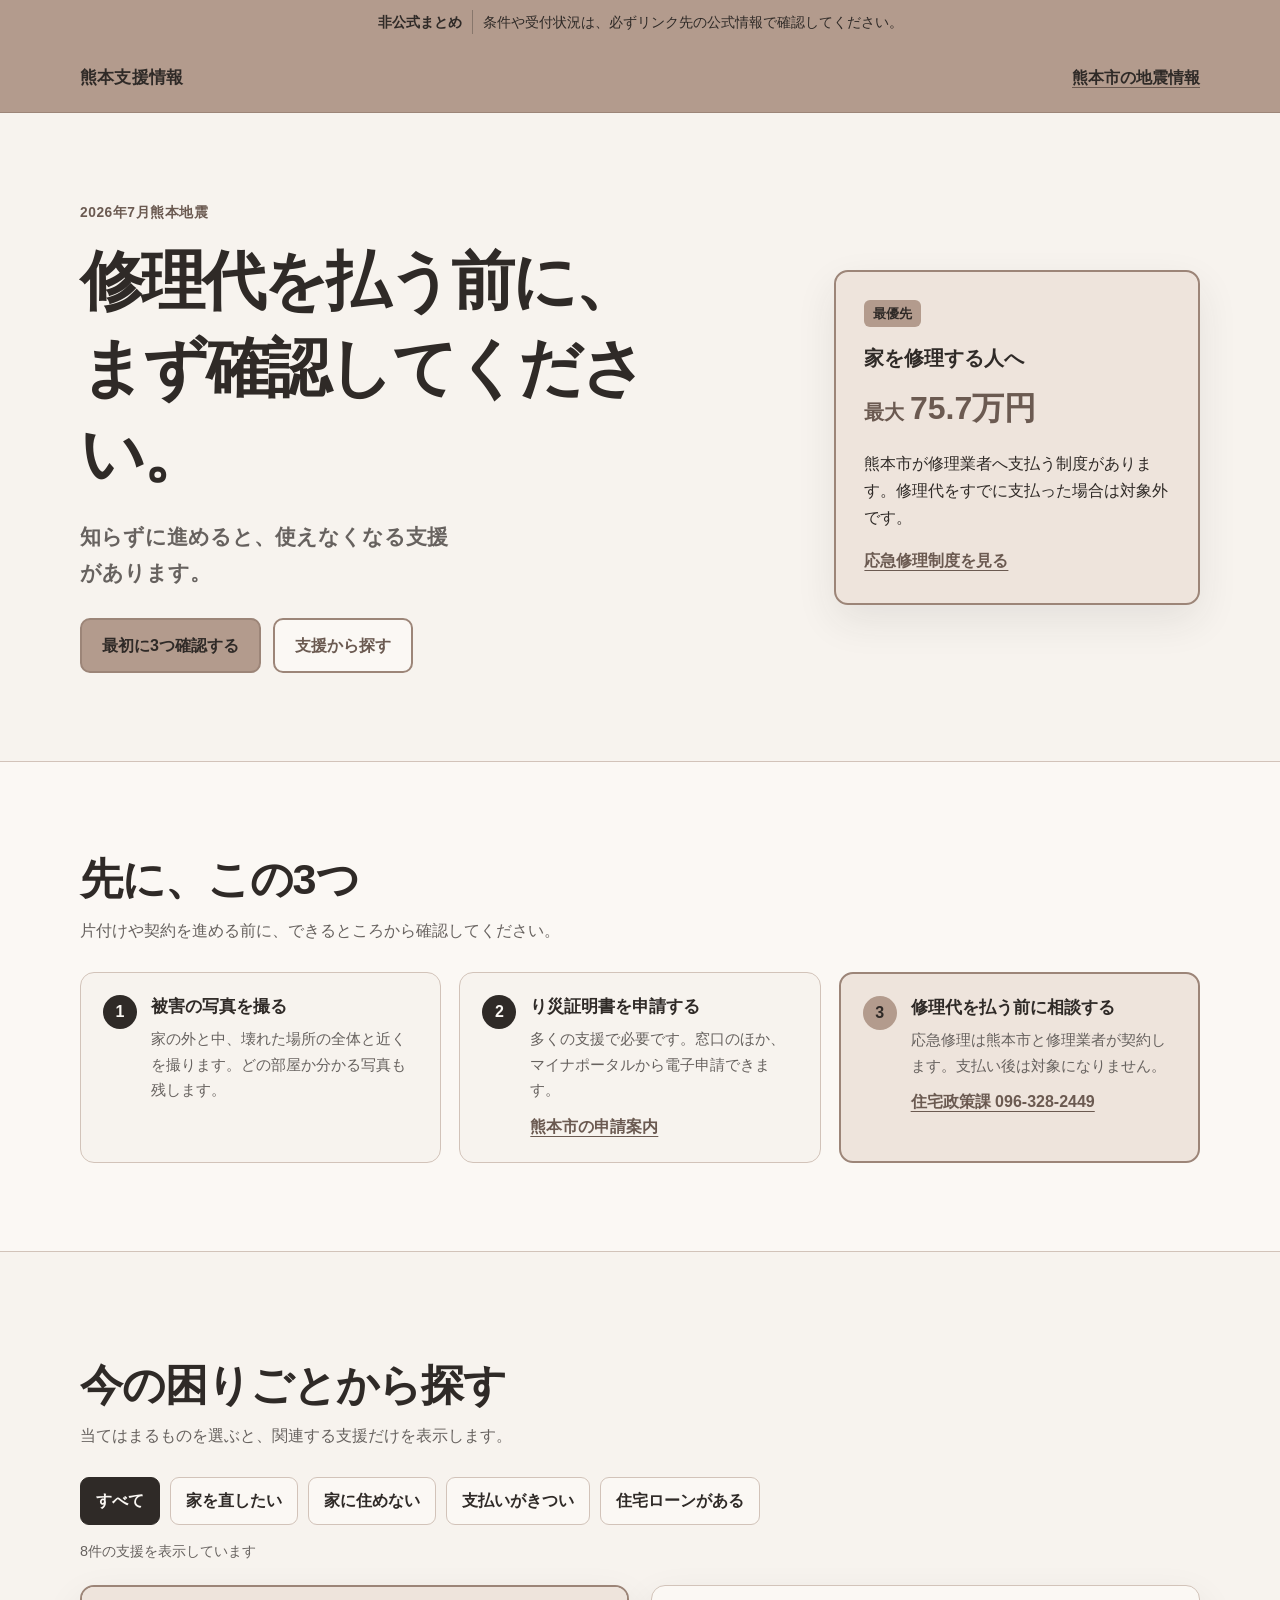
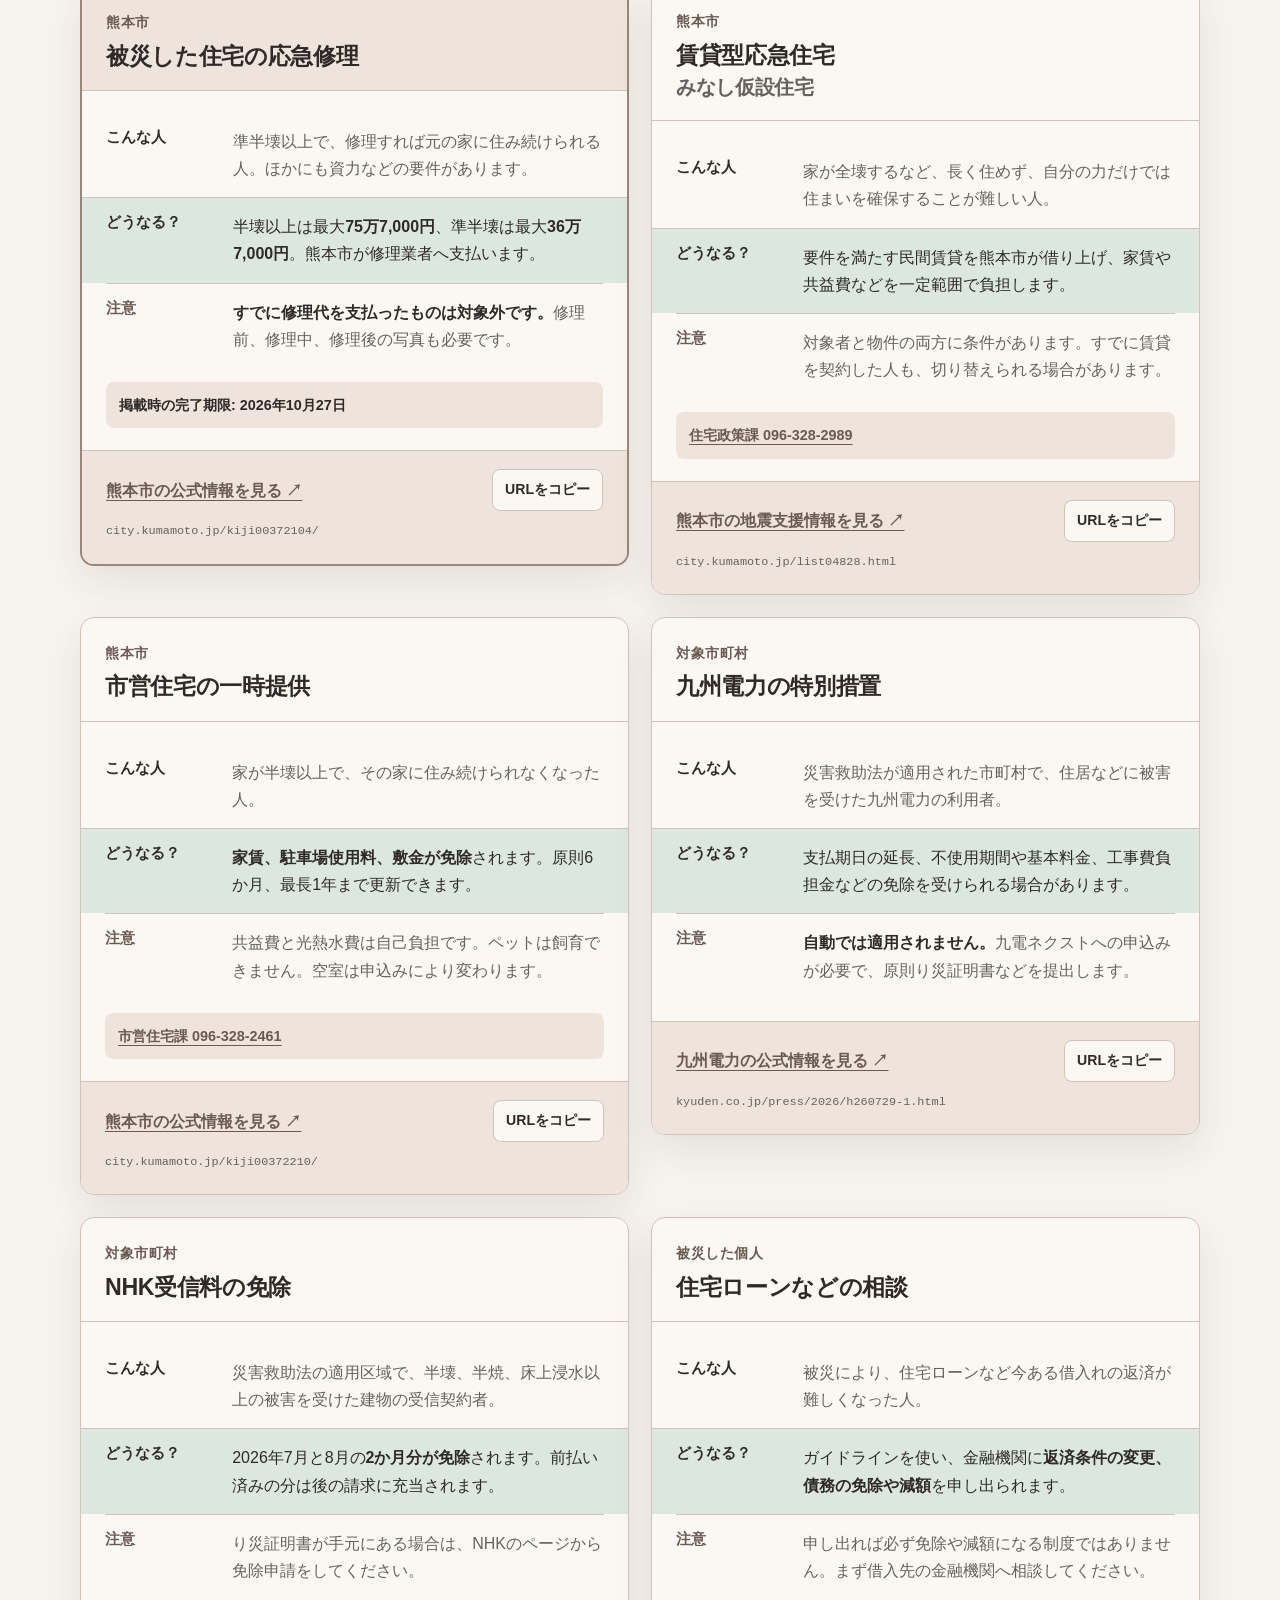
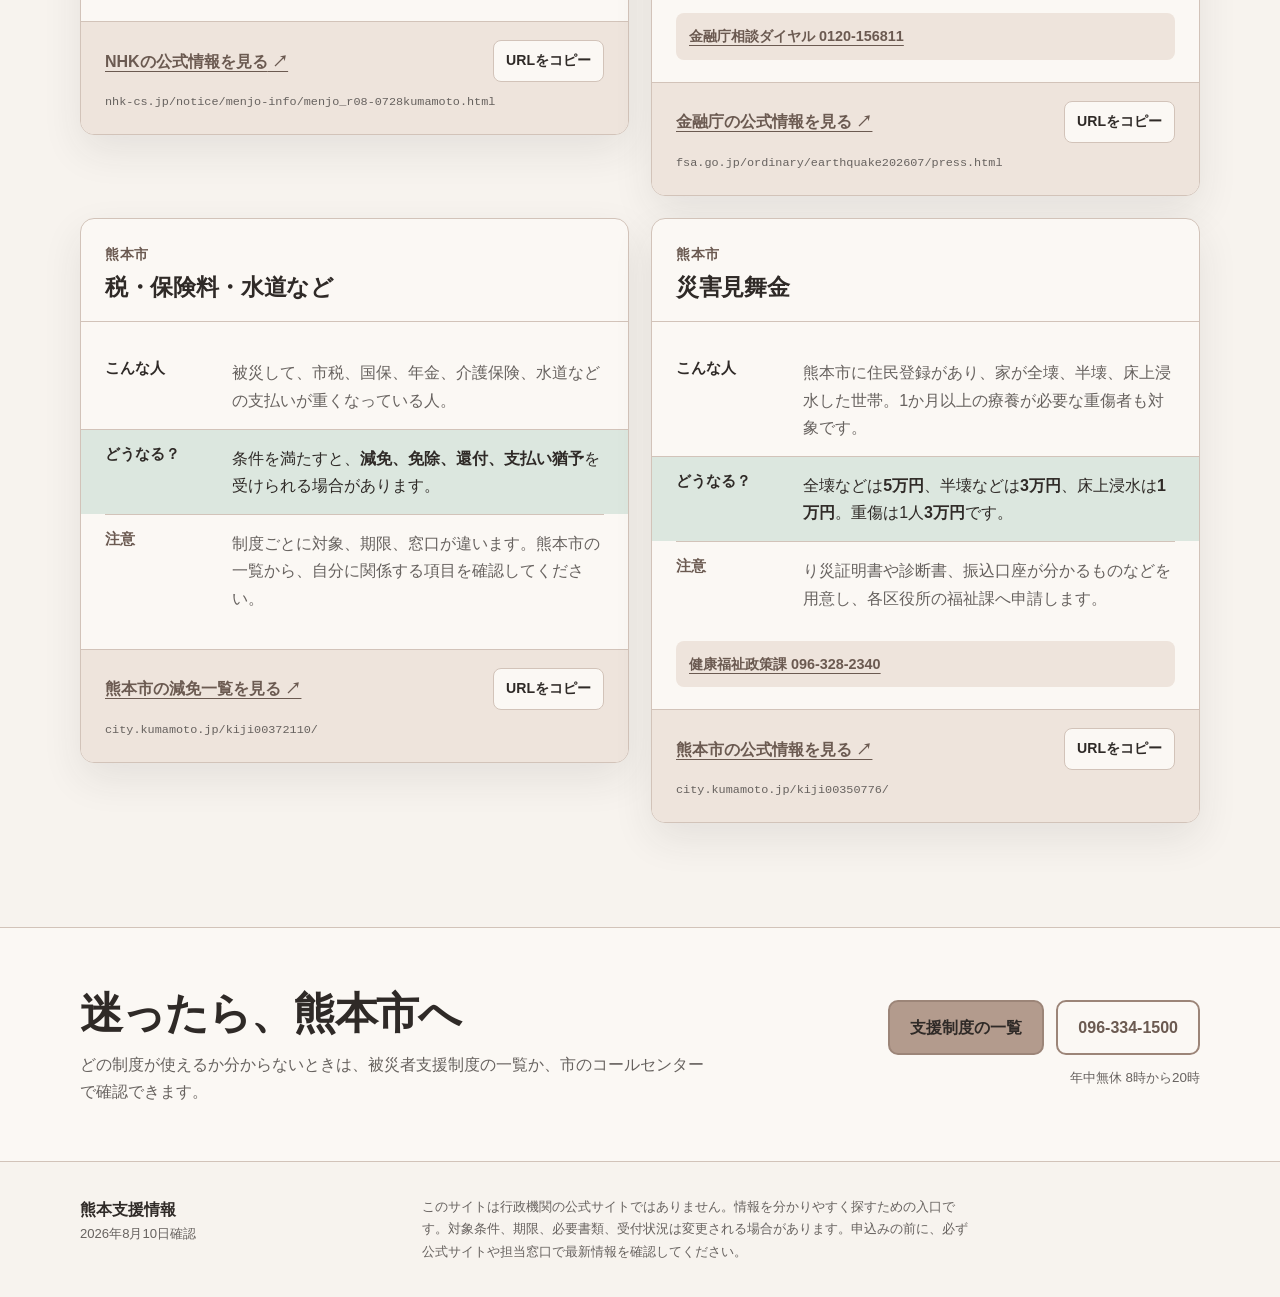
==== commit 276dcad9: "Refresh palette stylesheet cache" ====
--- a/index.html
+++ b/index.html
@@ -10,7 +10,7 @@
   <meta property="og:description" content="修理代を払う前に確認。使えそうな支援から公式情報へすぐ進めます。">
   <meta name="twitter:card" content="summary">
   <title>熊本で被災した方へ｜支援情報まとめ</title>
-  <link rel="stylesheet" href="styles.css?v=20260810-2">
+  <link rel="stylesheet" href="styles.css?v=20260811-1">
   <script src="app.js" defer></script>
 </head>
 <body>
--- a/styles.css
+++ b/styles.css
@@ -1,42 +1,23 @@
 :root {
-  color-scheme: light dark;
-  --bg: #f1f4f3;
-  --surface: #fbfcfb;
-  --surface-soft: #e8edeb;
-  --text: #24312f;
-  --muted: #596764;
-  --line: #c8d1ce;
-  --accent: #456d68;
-  --accent-dark: #2f5551;
-  --accent-hover: #365b57;
-  --accent-soft: #e2ece9;
-  --on-accent: #f7faf9;
-  --success-soft: #e8efec;
-  --success-text: #345249;
-  --focus: #2d6964;
-  --shadow: 0 16px 40px rgba(34, 63, 58, 0.08);
+  color-scheme: light;
+  --bg: #f7f3ee;
+  --surface: #fbf8f4;
+  --surface-soft: #eee4dc;
+  --text: #2f2a27;
+  --muted: #67625f;
+  --line: color-mix(in srgb, #b39b8d 55%, #f7f3ee);
+  --header: #b39b8d;
+  --accent: #9c8578;
+  --accent-dark: #6b5a51;
+  --accent-hover: #eee4dc;
+  --accent-soft: #eee4dc;
+  --on-accent: #2f2a27;
+  --success-soft: #dce7df;
+  --success-text: #2f2a27;
+  --focus: #2f2a27;
+  --shadow: 0 16px 40px rgba(47, 42, 39, 0.09);
   --radius: 14px;
   --max: 1120px;
-}
-
-@media (prefers-color-scheme: dark) {
-  :root {
-    --bg: #171d1c;
-    --surface: #202826;
-    --surface-soft: #2a3432;
-    --text: #edf2f0;
-    --muted: #b8c3c0;
-    --line: #485652;
-    --accent: #426b65;
-    --accent-dark: #a9c9c3;
-    --accent-hover: #345853;
-    --accent-soft: #243a36;
-    --on-accent: #f4f8f7;
-    --success-soft: #263832;
-    --success-text: #c0d5ce;
-    --focus: #8cb9b2;
-    --shadow: 0 16px 40px rgba(7, 16, 14, 0.28);
-  }
 }
 
 *,
@@ -115,7 +96,7 @@
 }
 
 .notice-bar {
-  background: var(--accent);
+  background: var(--header);
   color: var(--on-accent);
 }
 
@@ -131,12 +112,12 @@
 .notice-bar strong {
   flex: none;
   padding-right: 10px;
-  border-right: 1px solid rgba(255, 255, 255, 0.45);
+  border-right: 1px solid rgba(47, 42, 39, 0.32);
 }
 
 .site-header {
-  background: color-mix(in srgb, var(--surface) 94%, transparent);
-  border-bottom: 1px solid var(--line);
+  background: var(--header);
+  border-bottom: 1px solid var(--accent);
 }
 
 .site-header__inner {
@@ -156,8 +137,9 @@
 }
 
 .header-link {
-  color: var(--accent-dark);
+  color: var(--text);
   font-weight: 700;
+  text-decoration-color: var(--accent-dark);
   text-underline-offset: 4px;
 }
 
@@ -225,7 +207,7 @@
 }
 
 .button--primary {
-  background: var(--accent);
+  background: var(--header);
   color: var(--on-accent);
 }
 
@@ -259,7 +241,7 @@
   margin-bottom: 14px;
   padding: 3px 9px;
   border-radius: 6px;
-  background: var(--accent);
+  background: var(--header);
   color: var(--on-accent);
   font-size: 0.8rem;
   font-weight: 800;
@@ -350,7 +332,7 @@
 }
 
 .step--alert .step__number {
-  background: var(--accent);
+  background: var(--header);
   color: var(--on-accent);
 }
 
@@ -767,16 +749,18 @@
     color-scheme: light;
     --bg: #fdfdfc;
     --surface: #fdfdfc;
-    --text: #1c201f;
-    --muted: #3f4745;
-    --line: #8c9491;
-    --accent: #315854;
-    --accent-dark: #284a47;
-    --accent-hover: #284a47;
+    --text: #2f2a27;
+    --muted: #514a46;
+    --line: #8f7b70;
+    --header: #b39b8d;
+    --accent: #9c8578;
+    --accent-dark: #6b5a51;
+    --accent-hover: #eee4dc;
     --accent-soft: #fdfdfc;
-    --on-accent: #f7faf9;
+    --on-accent: #2f2a27;
     --success-soft: #fdfdfc;
-    --success-text: #1c201f;
+    --success-text: #2f2a27;
+    --focus: #2f2a27;
     --shadow: none;
   }
 
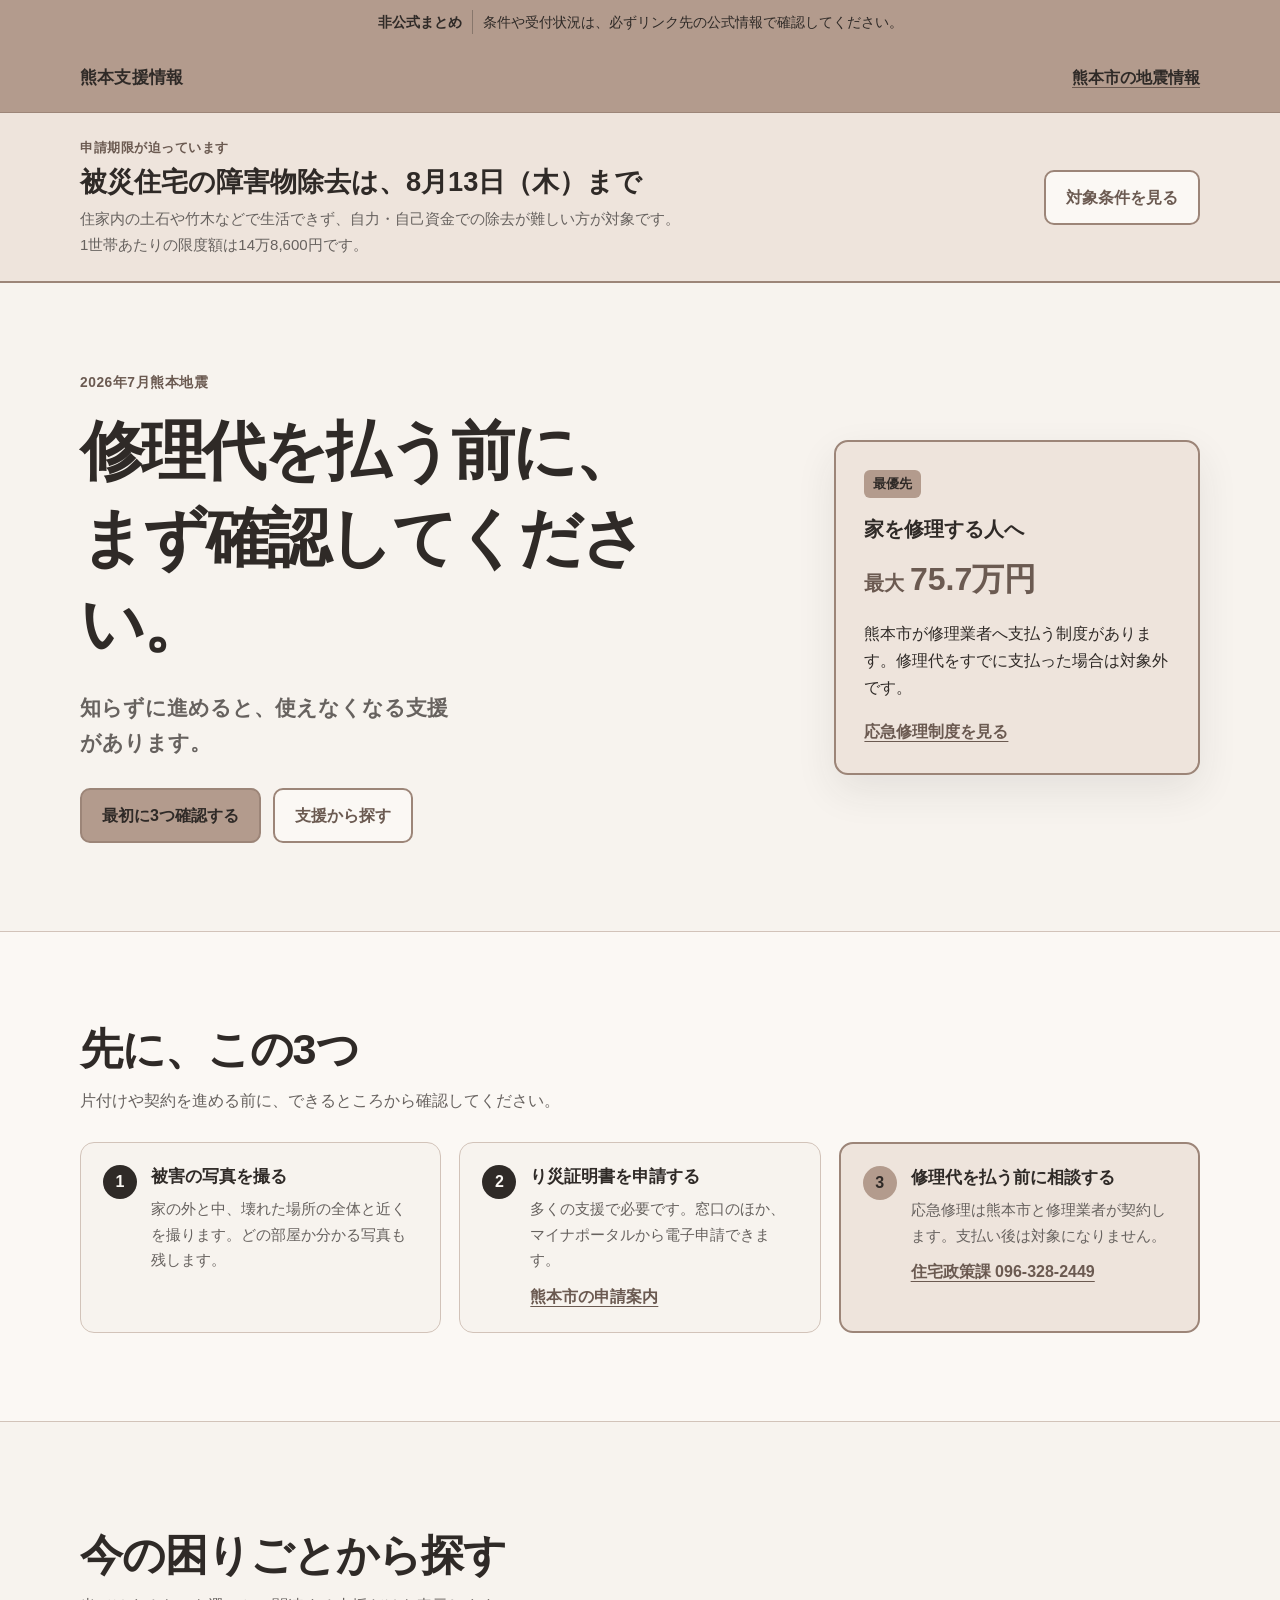
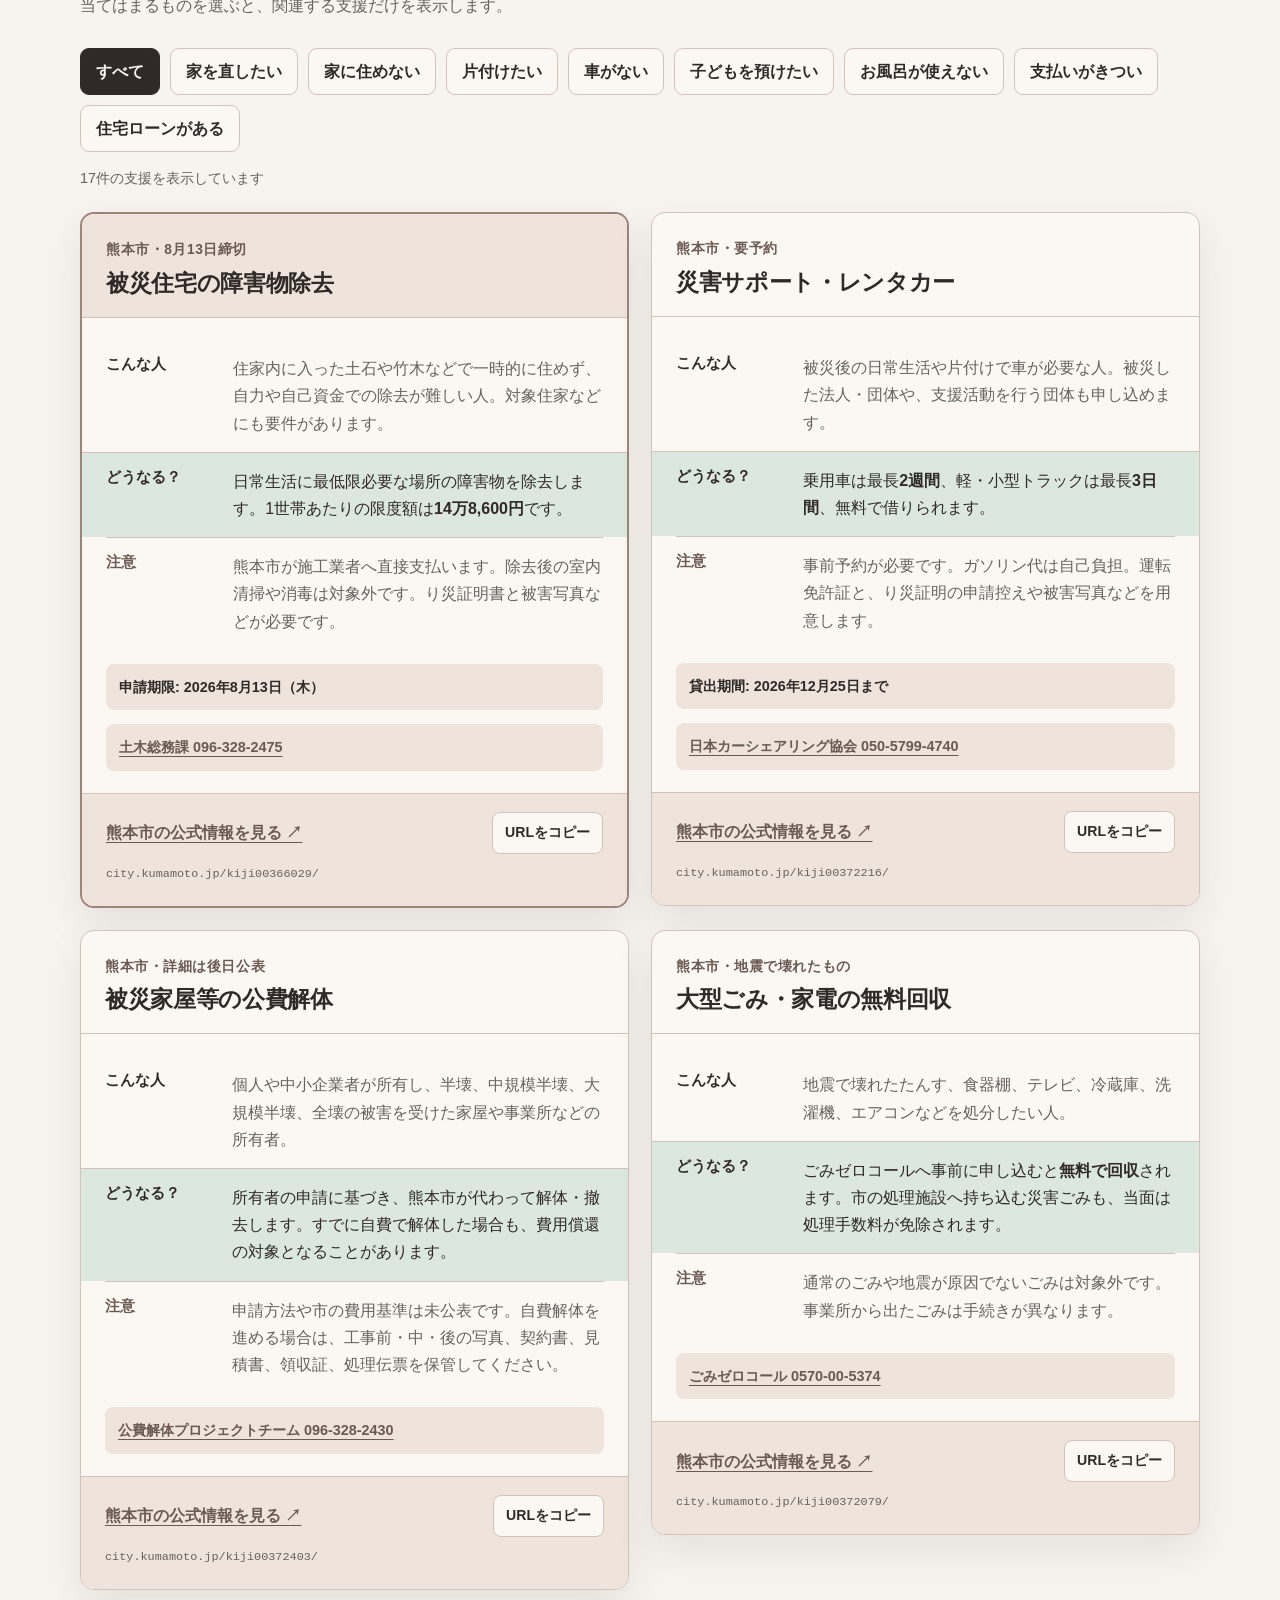
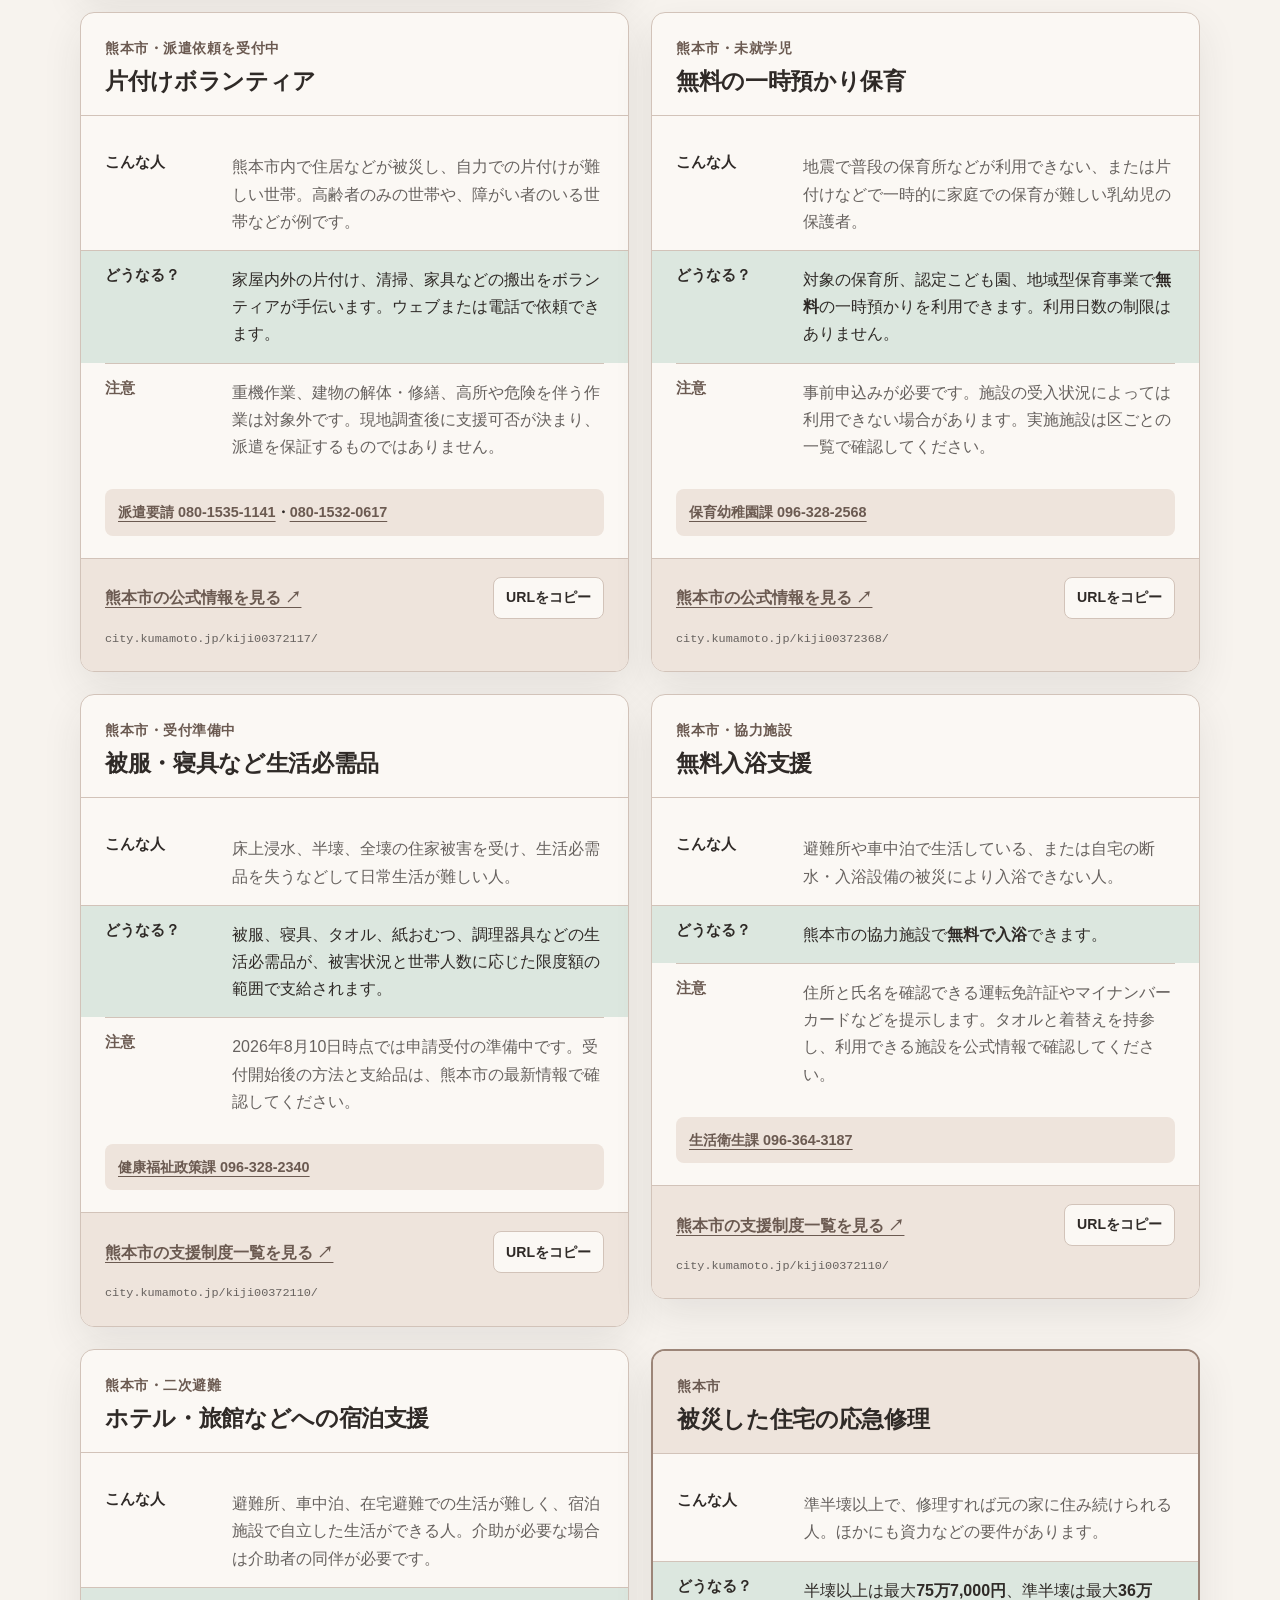
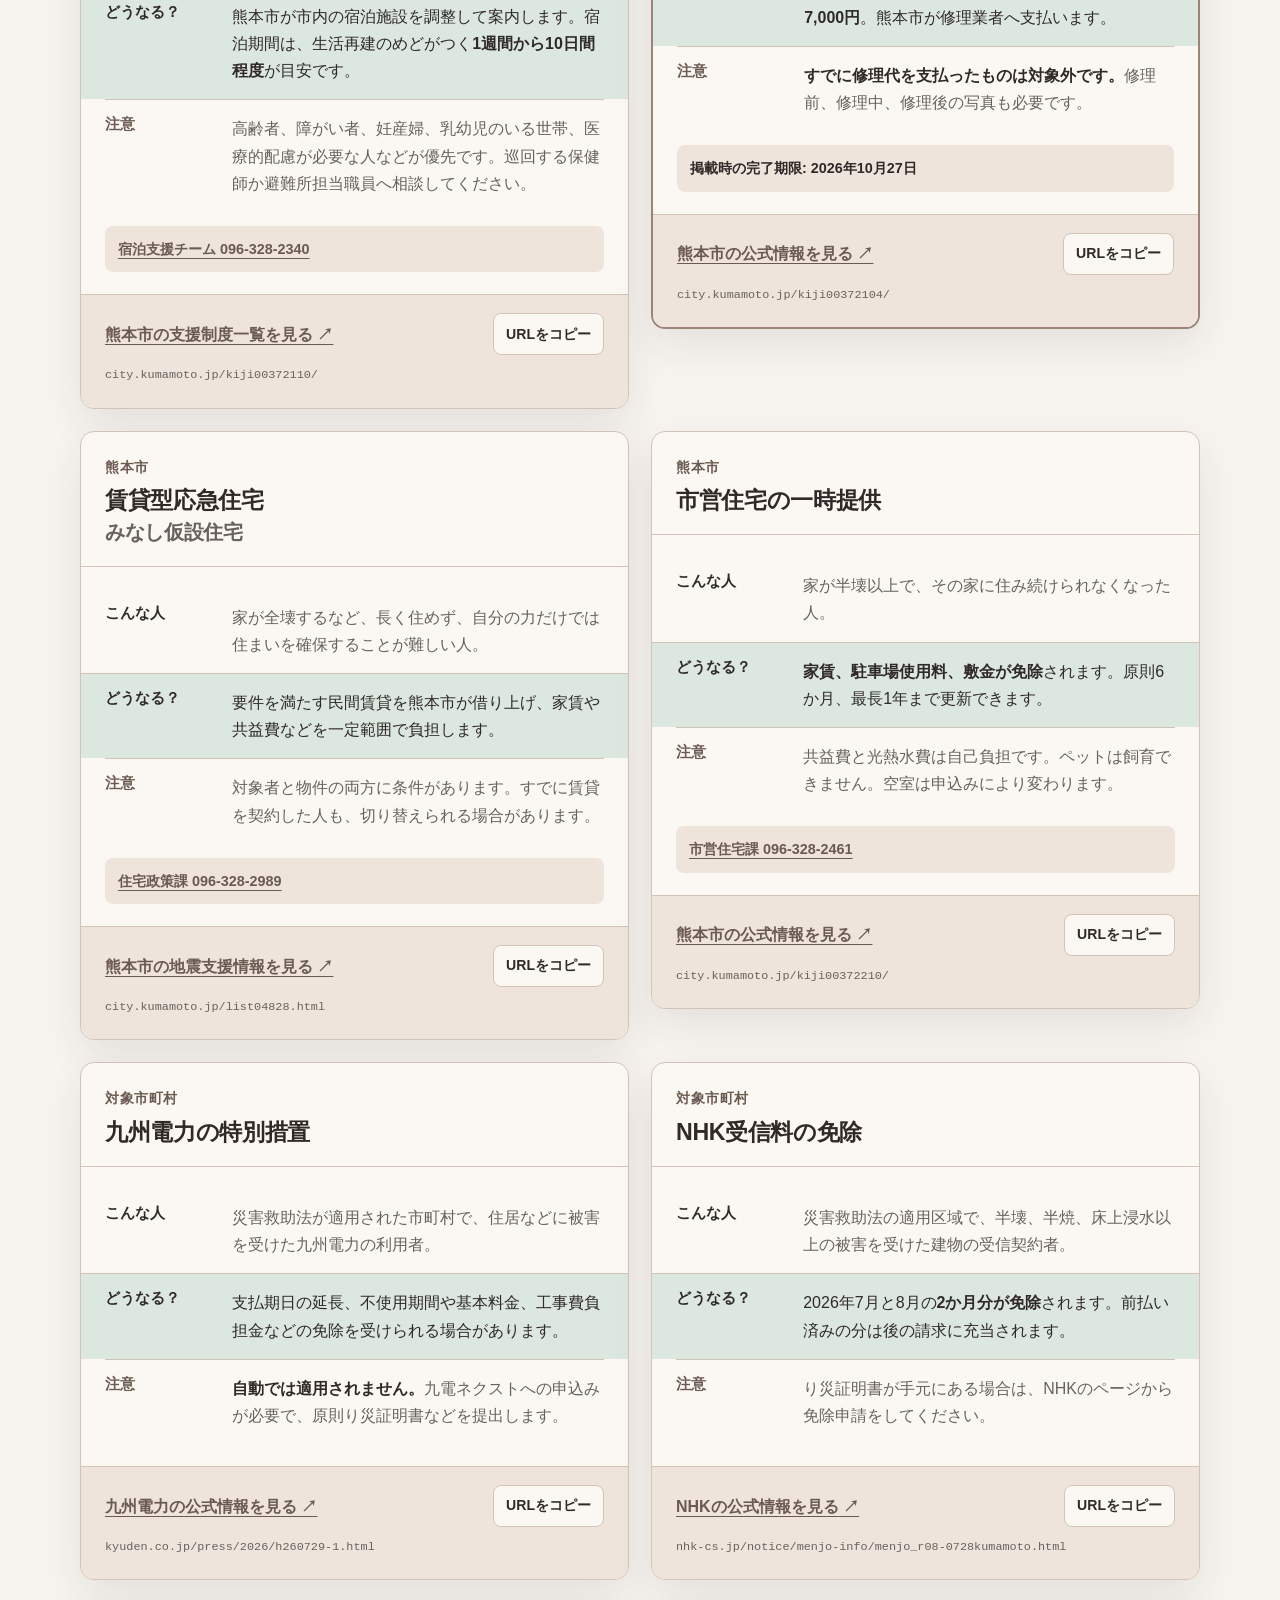
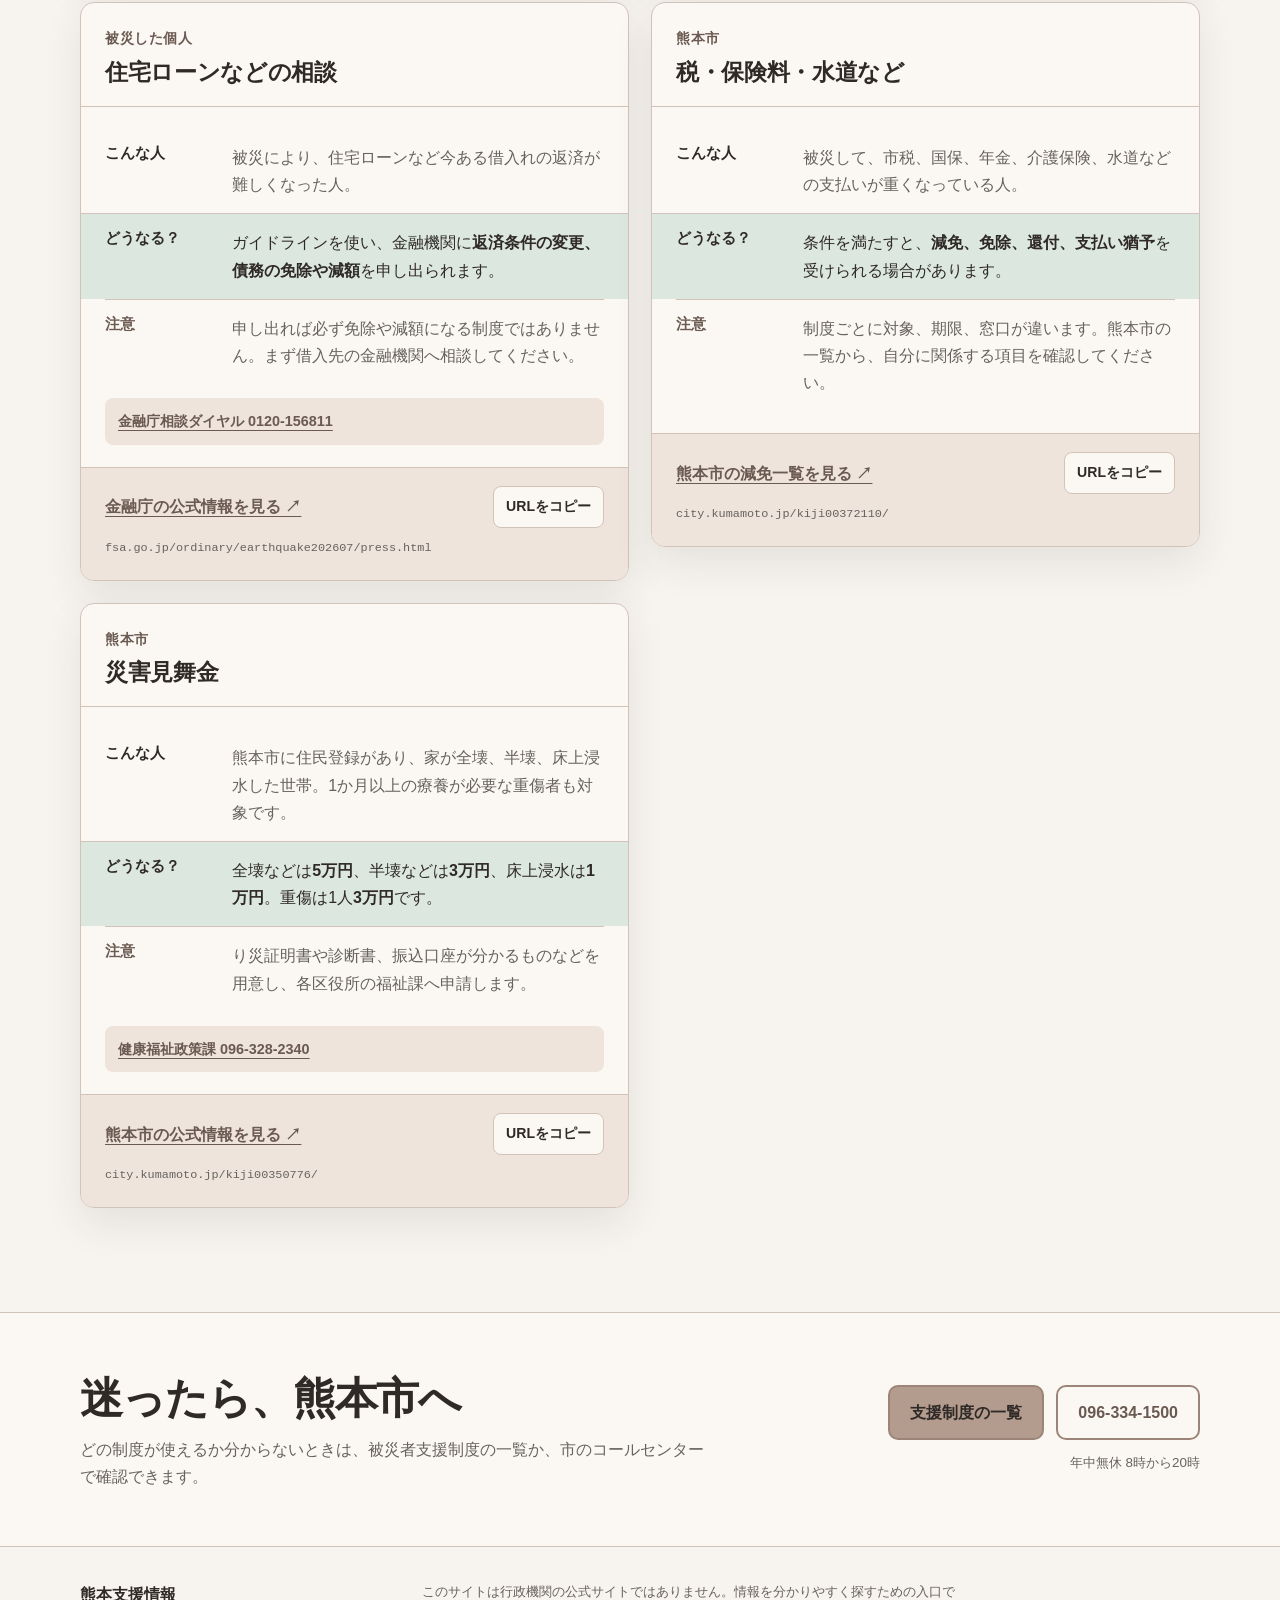
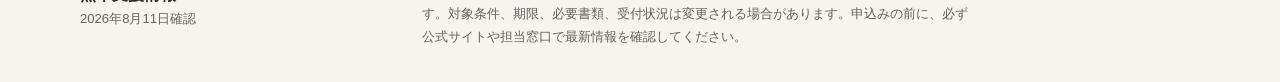
==== commit 9c480408: "Update Kumamoto support data to 17 programs" ====
--- a/index.html
+++ b/index.html
@@ -3,14 +3,14 @@
 <head>
   <meta charset="utf-8">
   <meta name="viewport" content="width=device-width, initial-scale=1">
-  <meta name="theme-color" content="#b42318">
-  <meta name="description" content="2026年7月熊本地震で被災した方が、住宅修理、仮住まい、料金減免、住宅ローンなどの支援を探すための非公式まとめです。">
+  <meta name="theme-color" content="#b39b8d">
+  <meta name="description" content="2026年7月熊本地震で被災した方が、住宅修理、仮住まい、片付け、移動、保育、入浴、料金減免などの支援を探すための非公式まとめです。">
   <meta property="og:type" content="website">
   <meta property="og:title" content="熊本で被災した方へ｜支援情報まとめ">
   <meta property="og:description" content="修理代を払う前に確認。使えそうな支援から公式情報へすぐ進めます。">
   <meta name="twitter:card" content="summary">
   <title>熊本で被災した方へ｜支援情報まとめ</title>
-  <link rel="stylesheet" href="styles.css?v=20260811-1">
+  <link rel="stylesheet" href="styles.css?v=20260811-2">
   <script src="app.js" defer></script>
 </head>
 <body>
@@ -29,6 +29,17 @@
       <a class="header-link" href="https://www.city.kumamoto.jp/list04828.html" target="_blank" rel="noopener noreferrer">熊本市の地震情報</a>
     </div>
   </header>
+
+  <section class="deadline-alert" aria-labelledby="deadline-alert-title">
+    <div class="wrap deadline-alert__inner">
+      <div>
+        <p class="deadline-alert__label">申請期限が迫っています</p>
+        <h2 id="deadline-alert-title">被災住宅の障害物除去は、8月13日（木）まで</h2>
+        <p>住家内の土石や竹木などで生活できず、自力・自己資金での除去が難しい方が対象です。1世帯あたりの限度額は14万8,600円です。</p>
+      </div>
+      <a class="button button--secondary" href="#obstacle">対象条件を見る</a>
+    </div>
+  </section>
 
   <main id="main">
     <section class="hero" id="top" aria-labelledby="hero-title">
@@ -98,13 +109,262 @@
           <button class="filter is-active" type="button" data-filter="all" aria-pressed="true">すべて</button>
           <button class="filter" type="button" data-filter="repair" aria-pressed="false">家を直したい</button>
           <button class="filter" type="button" data-filter="housing" aria-pressed="false">家に住めない</button>
+          <button class="filter" type="button" data-filter="cleanup" aria-pressed="false">片付けたい</button>
+          <button class="filter" type="button" data-filter="car" aria-pressed="false">車がない</button>
+          <button class="filter" type="button" data-filter="child" aria-pressed="false">子どもを預けたい</button>
+          <button class="filter" type="button" data-filter="bath" aria-pressed="false">お風呂が使えない</button>
           <button class="filter" type="button" data-filter="payments" aria-pressed="false">支払いがきつい</button>
           <button class="filter" type="button" data-filter="loan" aria-pressed="false">住宅ローンがある</button>
         </div>
 
-        <p class="results-status" id="results-status" aria-live="polite">8件の支援を表示しています</p>
+        <p class="results-status" id="results-status" aria-live="polite">17件の支援を表示しています</p>
 
         <div class="support-grid" id="support-grid">
+          <article class="support-card support-card--urgent" id="obstacle" data-categories="cleanup repair housing">
+            <div class="support-card__head">
+              <p class="support-card__scope">熊本市・8月13日締切</p>
+              <h3>被災住宅の障害物除去</h3>
+            </div>
+            <div class="support-card__body">
+              <div class="plain-block">
+                <h4>こんな人</h4>
+                <p>住家内に入った土石や竹木などで一時的に住めず、自力や自己資金での除去が難しい人。対象住家などにも要件があります。</p>
+              </div>
+              <div class="benefit-block">
+                <h4>どうなる？</h4>
+                <p>日常生活に最低限必要な場所の障害物を除去します。1世帯あたりの限度額は<strong>14万8,600円</strong>です。</p>
+              </div>
+              <div class="caution-block">
+                <h4>注意</h4>
+                <p>熊本市が施工業者へ直接支払います。除去後の室内清掃や消毒は対象外です。り災証明書と被害写真などが必要です。</p>
+              </div>
+              <p class="deadline">申請期限: 2026年8月13日（木）</p>
+              <p class="phone-line"><a href="tel:0963282475">土木総務課 096-328-2475</a></p>
+            </div>
+            <div class="support-card__footer">
+              <a class="official-link" href="https://www.city.kumamoto.jp/kiji00366029/index.html" target="_blank" rel="noopener noreferrer">熊本市の公式情報を見る</a>
+              <button class="copy-link" type="button" data-copy-url="https://www.city.kumamoto.jp/kiji00366029/index.html">URLをコピー</button>
+              <p class="source-url">city.kumamoto.jp/kiji00366029/</p>
+            </div>
+          </article>
+
+          <article class="support-card" data-categories="car cleanup">
+            <div class="support-card__head">
+              <p class="support-card__scope">熊本市・要予約</p>
+              <h3>災害サポート・レンタカー</h3>
+            </div>
+            <div class="support-card__body">
+              <div class="plain-block">
+                <h4>こんな人</h4>
+                <p>被災後の日常生活や片付けで車が必要な人。被災した法人・団体や、支援活動を行う団体も申し込めます。</p>
+              </div>
+              <div class="benefit-block">
+                <h4>どうなる？</h4>
+                <p>乗用車は最長<strong>2週間</strong>、軽・小型トラックは最長<strong>3日間</strong>、無料で借りられます。</p>
+              </div>
+              <div class="caution-block">
+                <h4>注意</h4>
+                <p>事前予約が必要です。ガソリン代は自己負担。運転免許証と、り災証明の申請控えや被害写真などを用意します。</p>
+              </div>
+              <p class="deadline">貸出期間: 2026年12月25日まで</p>
+              <p class="phone-line"><a href="tel:05057994740">日本カーシェアリング協会 050-5799-4740</a></p>
+            </div>
+            <div class="support-card__footer">
+              <a class="official-link" href="https://www.city.kumamoto.jp/kiji00372216/index.html" target="_blank" rel="noopener noreferrer">熊本市の公式情報を見る</a>
+              <button class="copy-link" type="button" data-copy-url="https://www.city.kumamoto.jp/kiji00372216/index.html">URLをコピー</button>
+              <p class="source-url">city.kumamoto.jp/kiji00372216/</p>
+            </div>
+          </article>
+
+          <article class="support-card" data-categories="repair housing cleanup payments">
+            <div class="support-card__head">
+              <p class="support-card__scope">熊本市・詳細は後日公表</p>
+              <h3>被災家屋等の公費解体</h3>
+            </div>
+            <div class="support-card__body">
+              <div class="plain-block">
+                <h4>こんな人</h4>
+                <p>個人や中小企業者が所有し、半壊、中規模半壊、大規模半壊、全壊の被害を受けた家屋や事業所などの所有者。</p>
+              </div>
+              <div class="benefit-block">
+                <h4>どうなる？</h4>
+                <p>所有者の申請に基づき、熊本市が代わって解体・撤去します。すでに自費で解体した場合も、費用償還の対象となることがあります。</p>
+              </div>
+              <div class="caution-block">
+                <h4>注意</h4>
+                <p>申請方法や市の費用基準は未公表です。自費解体を進める場合は、工事前・中・後の写真、契約書、見積書、領収証、処理伝票を保管してください。</p>
+              </div>
+              <p class="phone-line"><a href="tel:0963282430">公費解体プロジェクトチーム 096-328-2430</a></p>
+            </div>
+            <div class="support-card__footer">
+              <a class="official-link" href="https://www.city.kumamoto.jp/kiji00372403/index.html" target="_blank" rel="noopener noreferrer">熊本市の公式情報を見る</a>
+              <button class="copy-link" type="button" data-copy-url="https://www.city.kumamoto.jp/kiji00372403/index.html">URLをコピー</button>
+              <p class="source-url">city.kumamoto.jp/kiji00372403/</p>
+            </div>
+          </article>
+
+          <article class="support-card" data-categories="cleanup payments">
+            <div class="support-card__head">
+              <p class="support-card__scope">熊本市・地震で壊れたもの</p>
+              <h3>大型ごみ・家電の無料回収</h3>
+            </div>
+            <div class="support-card__body">
+              <div class="plain-block">
+                <h4>こんな人</h4>
+                <p>地震で壊れたたんす、食器棚、テレビ、冷蔵庫、洗濯機、エアコンなどを処分したい人。</p>
+              </div>
+              <div class="benefit-block">
+                <h4>どうなる？</h4>
+                <p>ごみゼロコールへ事前に申し込むと<strong>無料で回収</strong>されます。市の処理施設へ持ち込む災害ごみも、当面は処理手数料が免除されます。</p>
+              </div>
+              <div class="caution-block">
+                <h4>注意</h4>
+                <p>通常のごみや地震が原因でないごみは対象外です。事業所から出たごみは手続きが異なります。</p>
+              </div>
+              <p class="phone-line"><a href="tel:0570005374">ごみゼロコール 0570-00-5374</a></p>
+            </div>
+            <div class="support-card__footer">
+              <a class="official-link" href="https://www.city.kumamoto.jp/kiji00372079/index.html" target="_blank" rel="noopener noreferrer">熊本市の公式情報を見る</a>
+              <button class="copy-link" type="button" data-copy-url="https://www.city.kumamoto.jp/kiji00372079/index.html">URLをコピー</button>
+              <p class="source-url">city.kumamoto.jp/kiji00372079/</p>
+            </div>
+          </article>
+
+          <article class="support-card" data-categories="cleanup">
+            <div class="support-card__head">
+              <p class="support-card__scope">熊本市・派遣依頼を受付中</p>
+              <h3>片付けボランティア</h3>
+            </div>
+            <div class="support-card__body">
+              <div class="plain-block">
+                <h4>こんな人</h4>
+                <p>熊本市内で住居などが被災し、自力での片付けが難しい世帯。高齢者のみの世帯や、障がい者のいる世帯などが例です。</p>
+              </div>
+              <div class="benefit-block">
+                <h4>どうなる？</h4>
+                <p>家屋内外の片付け、清掃、家具などの搬出をボランティアが手伝います。ウェブまたは電話で依頼できます。</p>
+              </div>
+              <div class="caution-block">
+                <h4>注意</h4>
+                <p>重機作業、建物の解体・修繕、高所や危険を伴う作業は対象外です。現地調査後に支援可否が決まり、派遣を保証するものではありません。</p>
+              </div>
+              <p class="phone-line"><a href="tel:08015351141">派遣要請 080-1535-1141</a>・<a href="tel:08015320617">080-1532-0617</a></p>
+            </div>
+            <div class="support-card__footer">
+              <a class="official-link" href="https://www.city.kumamoto.jp/kiji00372117/index.html" target="_blank" rel="noopener noreferrer">熊本市の公式情報を見る</a>
+              <button class="copy-link" type="button" data-copy-url="https://www.city.kumamoto.jp/kiji00372117/index.html">URLをコピー</button>
+              <p class="source-url">city.kumamoto.jp/kiji00372117/</p>
+            </div>
+          </article>
+
+          <article class="support-card" data-categories="child payments">
+            <div class="support-card__head">
+              <p class="support-card__scope">熊本市・未就学児</p>
+              <h3>無料の一時預かり保育</h3>
+            </div>
+            <div class="support-card__body">
+              <div class="plain-block">
+                <h4>こんな人</h4>
+                <p>地震で普段の保育所などが利用できない、または片付けなどで一時的に家庭での保育が難しい乳幼児の保護者。</p>
+              </div>
+              <div class="benefit-block">
+                <h4>どうなる？</h4>
+                <p>対象の保育所、認定こども園、地域型保育事業で<strong>無料</strong>の一時預かりを利用できます。利用日数の制限はありません。</p>
+              </div>
+              <div class="caution-block">
+                <h4>注意</h4>
+                <p>事前申込みが必要です。施設の受入状況によっては利用できない場合があります。実施施設は区ごとの一覧で確認してください。</p>
+              </div>
+              <p class="phone-line"><a href="tel:0963282568">保育幼稚園課 096-328-2568</a></p>
+            </div>
+            <div class="support-card__footer">
+              <a class="official-link" href="https://www.city.kumamoto.jp/kiji00372368/index.html" target="_blank" rel="noopener noreferrer">熊本市の公式情報を見る</a>
+              <button class="copy-link" type="button" data-copy-url="https://www.city.kumamoto.jp/kiji00372368/index.html">URLをコピー</button>
+              <p class="source-url">city.kumamoto.jp/kiji00372368/</p>
+            </div>
+          </article>
+
+          <article class="support-card" data-categories="payments">
+            <div class="support-card__head">
+              <p class="support-card__scope">熊本市・受付準備中</p>
+              <h3>被服・寝具など生活必需品</h3>
+            </div>
+            <div class="support-card__body">
+              <div class="plain-block">
+                <h4>こんな人</h4>
+                <p>床上浸水、半壊、全壊の住家被害を受け、生活必需品を失うなどして日常生活が難しい人。</p>
+              </div>
+              <div class="benefit-block">
+                <h4>どうなる？</h4>
+                <p>被服、寝具、タオル、紙おむつ、調理器具などの生活必需品が、被害状況と世帯人数に応じた限度額の範囲で支給されます。</p>
+              </div>
+              <div class="caution-block">
+                <h4>注意</h4>
+                <p>2026年8月10日時点では申請受付の準備中です。受付開始後の方法と支給品は、熊本市の最新情報で確認してください。</p>
+              </div>
+              <p class="phone-line"><a href="tel:0963282340">健康福祉政策課 096-328-2340</a></p>
+            </div>
+            <div class="support-card__footer">
+              <a class="official-link" href="https://www.city.kumamoto.jp/kiji00372110/index.html" target="_blank" rel="noopener noreferrer">熊本市の支援制度一覧を見る</a>
+              <button class="copy-link" type="button" data-copy-url="https://www.city.kumamoto.jp/kiji00372110/index.html">URLをコピー</button>
+              <p class="source-url">city.kumamoto.jp/kiji00372110/</p>
+            </div>
+          </article>
+
+          <article class="support-card" data-categories="bath payments">
+            <div class="support-card__head">
+              <p class="support-card__scope">熊本市・協力施設</p>
+              <h3>無料入浴支援</h3>
+            </div>
+            <div class="support-card__body">
+              <div class="plain-block">
+                <h4>こんな人</h4>
+                <p>避難所や車中泊で生活している、または自宅の断水・入浴設備の被災により入浴できない人。</p>
+              </div>
+              <div class="benefit-block">
+                <h4>どうなる？</h4>
+                <p>熊本市の協力施設で<strong>無料で入浴</strong>できます。</p>
+              </div>
+              <div class="caution-block">
+                <h4>注意</h4>
+                <p>住所と氏名を確認できる運転免許証やマイナンバーカードなどを提示します。タオルと着替えを持参し、利用できる施設を公式情報で確認してください。</p>
+              </div>
+              <p class="phone-line"><a href="tel:0963643187">生活衛生課 096-364-3187</a></p>
+            </div>
+            <div class="support-card__footer">
+              <a class="official-link" href="https://www.city.kumamoto.jp/kiji00372110/index.html" target="_blank" rel="noopener noreferrer">熊本市の支援制度一覧を見る</a>
+              <button class="copy-link" type="button" data-copy-url="https://www.city.kumamoto.jp/kiji00372110/index.html">URLをコピー</button>
+              <p class="source-url">city.kumamoto.jp/kiji00372110/</p>
+            </div>
+          </article>
+
+          <article class="support-card" data-categories="housing">
+            <div class="support-card__head">
+              <p class="support-card__scope">熊本市・二次避難</p>
+              <h3>ホテル・旅館などへの宿泊支援</h3>
+            </div>
+            <div class="support-card__body">
+              <div class="plain-block">
+                <h4>こんな人</h4>
+                <p>避難所、車中泊、在宅避難での生活が難しく、宿泊施設で自立した生活ができる人。介助が必要な場合は介助者の同伴が必要です。</p>
+              </div>
+              <div class="benefit-block">
+                <h4>どうなる？</h4>
+                <p>熊本市が市内の宿泊施設を調整して案内します。宿泊期間は、生活再建のめどがつく<strong>1週間から10日間程度</strong>が目安です。</p>
+              </div>
+              <div class="caution-block">
+                <h4>注意</h4>
+                <p>高齢者、障がい者、妊産婦、乳幼児のいる世帯、医療的配慮が必要な人などが優先です。巡回する保健師か避難所担当職員へ相談してください。</p>
+              </div>
+              <p class="phone-line"><a href="tel:0963282340">宿泊支援チーム 096-328-2340</a></p>
+            </div>
+            <div class="support-card__footer">
+              <a class="official-link" href="https://www.city.kumamoto.jp/kiji00372110/index.html" target="_blank" rel="noopener noreferrer">熊本市の支援制度一覧を見る</a>
+              <button class="copy-link" type="button" data-copy-url="https://www.city.kumamoto.jp/kiji00372110/index.html">URLをコピー</button>
+              <p class="source-url">city.kumamoto.jp/kiji00372110/</p>
+            </div>
+          </article>
+
           <article class="support-card support-card--urgent" id="repair" data-categories="repair payments">
             <div class="support-card__head">
               <p class="support-card__scope">熊本市</p>
@@ -340,7 +600,7 @@
     <div class="wrap site-footer__inner">
       <div>
         <p class="site-footer__title">熊本支援情報</p>
-        <p>2026年8月10日確認</p>
+        <p>2026年8月11日確認</p>
       </div>
       <p class="disclaimer">このサイトは行政機関の公式サイトではありません。情報を分かりやすく探すための入口です。対象条件、期限、必要書類、受付状況は変更される場合があります。申込みの前に、必ず公式サイトや担当窓口で最新情報を確認してください。</p>
     </div>
@@ -349,3 +609,4 @@
   <div class="toast" id="toast" role="status" aria-live="polite" aria-atomic="true" hidden>URLをコピーしました</div>
 </body>
 </html>
+
--- a/styles.css
+++ b/styles.css
@@ -143,6 +143,40 @@
   text-underline-offset: 4px;
 }
 
+.deadline-alert {
+  border-bottom: 2px solid var(--accent);
+  background: var(--surface-soft);
+}
+
+.deadline-alert__inner {
+  min-height: 126px;
+  display: grid;
+  grid-template-columns: minmax(0, 1fr) auto;
+  gap: 28px;
+  align-items: center;
+  padding-block: 24px;
+}
+
+.deadline-alert__label {
+  margin-bottom: 5px;
+  color: var(--accent-dark);
+  font-size: 0.82rem;
+  font-weight: 900;
+  letter-spacing: 0.04em;
+}
+
+.deadline-alert h2 {
+  margin-bottom: 5px;
+  font-size: clamp(1.25rem, 2.5vw, 1.7rem);
+}
+
+.deadline-alert p:last-child {
+  max-width: 72ch;
+  margin-bottom: 0;
+  color: var(--muted);
+  font-size: 0.94rem;
+}
+
 .hero {
   padding: clamp(48px, 7vw, 88px) 0;
 }
@@ -607,8 +641,17 @@
 
 @media (max-width: 860px) {
   .hero__grid,
+  .deadline-alert__inner,
   .final-note__inner {
     grid-template-columns: 1fr;
+  }
+
+  .deadline-alert__inner {
+    gap: 16px;
+  }
+
+  .deadline-alert .button {
+    width: fit-content;
   }
 
   .hero h1 {
@@ -673,6 +716,10 @@
     width: 100%;
   }
 
+  .deadline-alert .button {
+    width: 100%;
+  }
+
   .urgent-box {
     padding: 22px;
   }
@@ -737,6 +784,7 @@
 @media print {
   .notice-bar,
   .site-header,
+  .deadline-alert .button,
   .hero__actions,
   .filters,
   .results-status,
@@ -786,3 +834,4 @@
     break-inside: avoid;
   }
 }
+
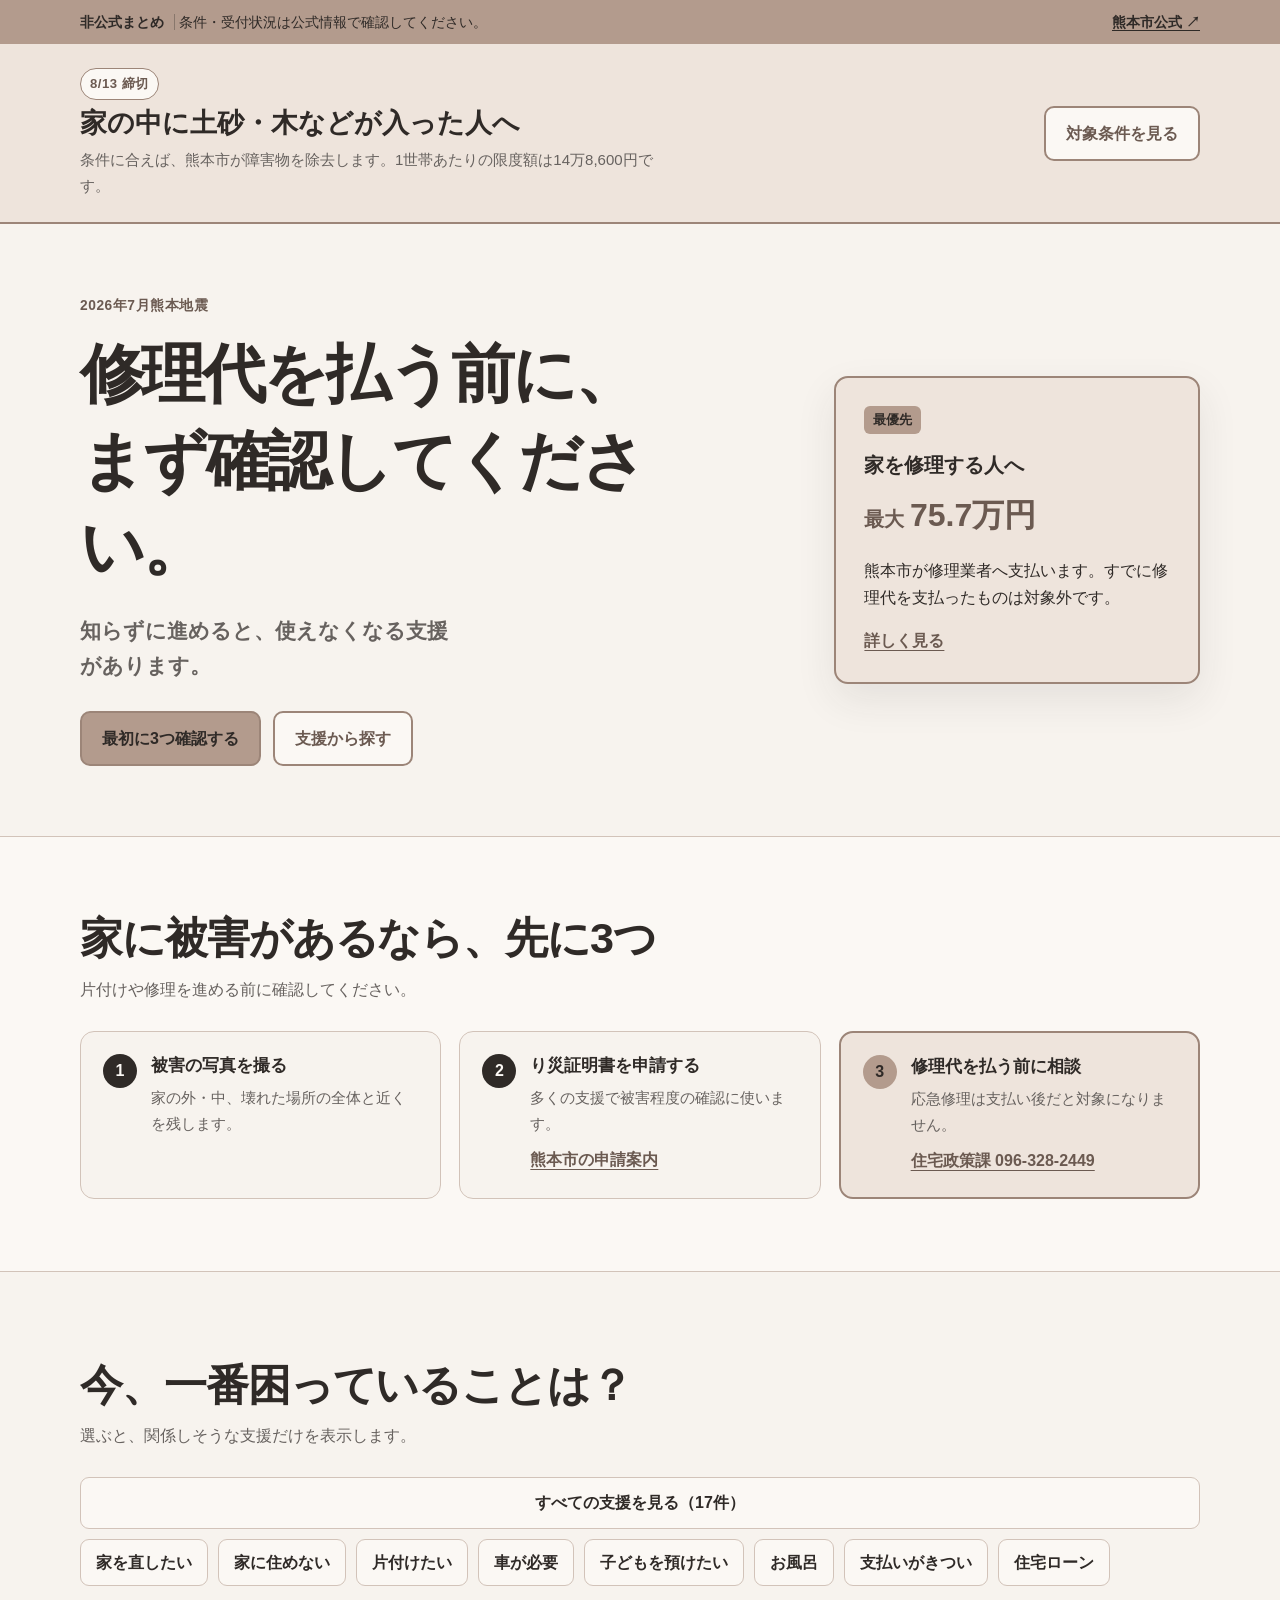
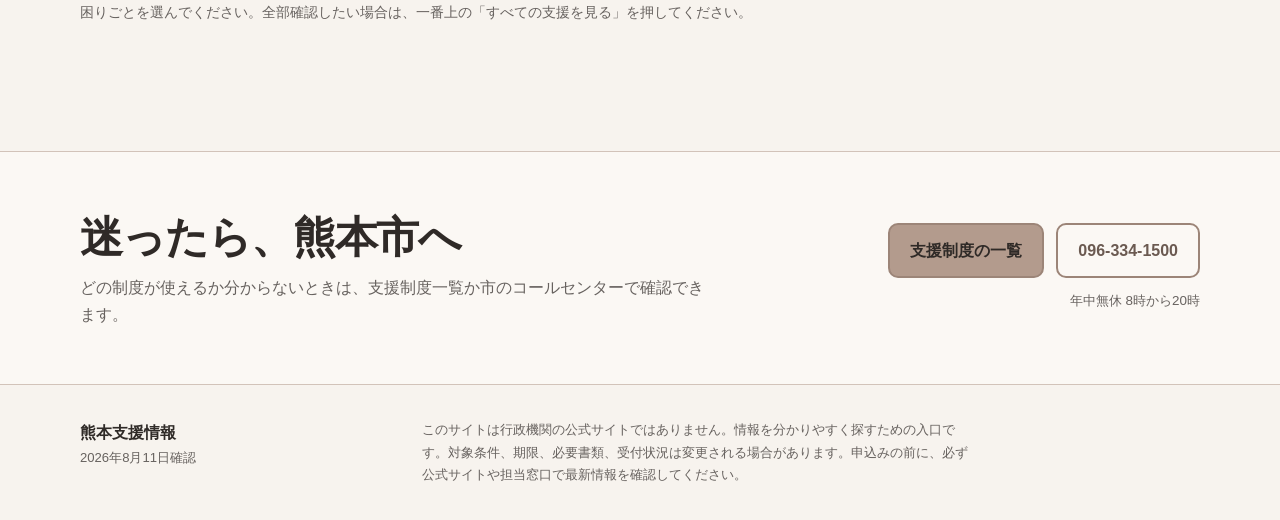
==== commit 18e49bc9: "Simplify mobile support discovery" ====
--- a/index.html
+++ b/index.html
@@ -10,32 +10,28 @@
   <meta property="og:description" content="修理代を払う前に確認。使えそうな支援から公式情報へすぐ進めます。">
   <meta name="twitter:card" content="summary">
   <title>熊本で被災した方へ｜支援情報まとめ</title>
-  <link rel="stylesheet" href="styles.css?v=20260811-2">
-  <script src="app.js" defer></script>
+  <link rel="stylesheet" href="styles.css?v=20260811-3">
+  <style>
+    .notice-bar__inner{justify-content:space-between}.notice-official-link{flex:none;font-weight:800;text-underline-offset:3px}.deadline-alert__label{display:inline-flex;padding:4px 9px;border:1px solid var(--accent);border-radius:999px;background:var(--surface);color:var(--accent-dark)}.hero{padding:clamp(38px,6vw,70px) 0}.first-check{padding:clamp(46px,7vw,72px) 0}.support{padding-top:clamp(52px,8vw,84px)}.filter-all-row{margin-bottom:10px}.filter--all{width:100%;min-height:52px;font-weight:850}.support-card__program{margin:5px 0 0;color:var(--muted);font-size:.78rem}.support-card__body{padding-top:14px;padding-bottom:14px}.plain-block,.benefit-block,.caution-block{padding-top:11px;padding-bottom:11px}.support-card__footer{padding-top:14px;padding-bottom:16px}.url-details{grid-column:1/-1;font-size:.78rem;color:var(--muted)}.url-details summary{width:max-content;cursor:pointer;font-weight:700}.url-details .source-url{margin-top:8px}.results-status:empty{display:none}@media(max-width:560px){.notice-bar__inner{align-items:flex-start;padding-block:9px;gap:12px}.notice-bar__inner span{font-size:.78rem}.notice-official-link{font-size:.78rem}.deadline-alert__inner{padding-block:18px}.hero{padding:34px 0}.first-check{padding:42px 0}.support{padding:48px 0 64px}.support-card__head{padding-top:20px;padding-bottom:14px}.support-card h3{font-size:1.3rem}.filter--all{text-align:center}}
+  </style>
+  <script src="app.js?v=20260811-3" defer></script>
 </head>
 <body>
   <a class="skip-link" href="#main">本文へ移動</a>
 
   <div class="notice-bar" role="note">
     <div class="wrap notice-bar__inner">
-      <strong>非公式まとめ</strong>
-      <span>条件や受付状況は、必ずリンク先の公式情報で確認してください。</span>
+      <span><strong>非公式まとめ</strong> 条件・受付状況は公式情報で確認してください。</span>
+      <a class="notice-official-link" href="https://www.city.kumamoto.jp/list04828.html" target="_blank" rel="noopener noreferrer">熊本市公式 ↗</a>
     </div>
   </div>
-
-  <header class="site-header">
-    <div class="wrap site-header__inner">
-      <a class="site-name" href="#top" aria-label="熊本支援情報 トップへ">熊本支援情報</a>
-      <a class="header-link" href="https://www.city.kumamoto.jp/list04828.html" target="_blank" rel="noopener noreferrer">熊本市の地震情報</a>
-    </div>
-  </header>
 
   <section class="deadline-alert" aria-labelledby="deadline-alert-title">
     <div class="wrap deadline-alert__inner">
       <div>
-        <p class="deadline-alert__label">申請期限が迫っています</p>
-        <h2 id="deadline-alert-title">被災住宅の障害物除去は、8月13日（木）まで</h2>
-        <p>住家内の土石や竹木などで生活できず、自力・自己資金での除去が難しい方が対象です。1世帯あたりの限度額は14万8,600円です。</p>
+        <p class="deadline-alert__label">8/13 締切</p>
+        <h2 id="deadline-alert-title">家の中に土砂・木などが入った人へ</h2>
+        <p>条件に合えば、熊本市が障害物を除去します。1世帯あたりの限度額は14万8,600円です。</p>
       </div>
       <a class="button button--secondary" href="#obstacle">対象条件を見る</a>
     </div>
@@ -58,8 +54,8 @@
           <p class="urgent-box__label">最優先</p>
           <p class="urgent-box__title">家を修理する人へ</p>
           <p class="urgent-box__amount">最大 <strong>75.7万円</strong></p>
-          <p>熊本市が修理業者へ支払う制度があります。修理代をすでに支払った場合は対象外です。</p>
-          <a class="text-link" href="#repair">応急修理制度を見る</a>
+          <p>熊本市が修理業者へ支払います。すでに修理代を支払ったものは対象外です。</p>
+          <a class="text-link" href="#repair">詳しく見る</a>
         </aside>
       </div>
     </section>
@@ -67,33 +63,13 @@
     <section class="first-check" id="first" aria-labelledby="first-title">
       <div class="wrap">
         <div class="section-heading">
-          <h2 id="first-title">先に、この3つ</h2>
-          <p>片付けや契約を進める前に、できるところから確認してください。</p>
+          <h2 id="first-title">家に被害があるなら、先に3つ</h2>
+          <p>片付けや修理を進める前に確認してください。</p>
         </div>
         <ol class="steps">
-          <li class="step">
-            <span class="step__number" aria-hidden="true">1</span>
-            <div>
-              <h3>被害の写真を撮る</h3>
-              <p>家の外と中、壊れた場所の全体と近くを撮ります。どの部屋か分かる写真も残します。</p>
-            </div>
-          </li>
-          <li class="step">
-            <span class="step__number" aria-hidden="true">2</span>
-            <div>
-              <h3>り災証明書を申請する</h3>
-              <p>多くの支援で必要です。窓口のほか、マイナポータルから電子申請できます。</p>
-              <a href="https://www.city.kumamoto.jp/kiji0032451/index.html" target="_blank" rel="noopener noreferrer">熊本市の申請案内</a>
-            </div>
-          </li>
-          <li class="step step--alert">
-            <span class="step__number" aria-hidden="true">3</span>
-            <div>
-              <h3>修理代を払う前に相談する</h3>
-              <p>応急修理は熊本市と修理業者が契約します。支払い後は対象になりません。</p>
-              <a href="tel:0963282449">住宅政策課 096-328-2449</a>
-            </div>
-          </li>
+          <li class="step"><span class="step__number" aria-hidden="true">1</span><div><h3>被害の写真を撮る</h3><p>家の外・中、壊れた場所の全体と近くを残します。</p></div></li>
+          <li class="step"><span class="step__number" aria-hidden="true">2</span><div><h3>り災証明書を申請する</h3><p>多くの支援で被害程度の確認に使います。</p><a href="https://www.city.kumamoto.jp/kiji0032451/index.html" target="_blank" rel="noopener noreferrer">熊本市の申請案内</a></div></li>
+          <li class="step step--alert"><span class="step__number" aria-hidden="true">3</span><div><h3>修理代を払う前に相談</h3><p>応急修理は支払い後だと対象になりません。</p><a href="tel:0963282449">住宅政策課 096-328-2449</a></div></li>
         </ol>
       </div>
     </section>
@@ -101,512 +77,144 @@
     <section class="support" id="support" aria-labelledby="support-title">
       <div class="wrap">
         <div class="section-heading">
-          <h2 id="support-title">今の困りごとから探す</h2>
-          <p>当てはまるものを選ぶと、関連する支援だけを表示します。</p>
-        </div>
-
+          <h2 id="support-title">今、一番困っていることは？</h2>
+          <p>選ぶと、関係しそうな支援だけを表示します。</p>
+        </div>
+
+        <div class="filter-all-row">
+          <button class="filter filter--all" type="button" data-filter="all" aria-pressed="false">すべての支援を見る（17件）</button>
+        </div>
         <div class="filters" role="group" aria-label="支援情報の絞り込み">
-          <button class="filter is-active" type="button" data-filter="all" aria-pressed="true">すべて</button>
           <button class="filter" type="button" data-filter="repair" aria-pressed="false">家を直したい</button>
           <button class="filter" type="button" data-filter="housing" aria-pressed="false">家に住めない</button>
           <button class="filter" type="button" data-filter="cleanup" aria-pressed="false">片付けたい</button>
-          <button class="filter" type="button" data-filter="car" aria-pressed="false">車がない</button>
+          <button class="filter" type="button" data-filter="car" aria-pressed="false">車が必要</button>
           <button class="filter" type="button" data-filter="child" aria-pressed="false">子どもを預けたい</button>
-          <button class="filter" type="button" data-filter="bath" aria-pressed="false">お風呂が使えない</button>
+          <button class="filter" type="button" data-filter="bath" aria-pressed="false">お風呂</button>
           <button class="filter" type="button" data-filter="payments" aria-pressed="false">支払いがきつい</button>
-          <button class="filter" type="button" data-filter="loan" aria-pressed="false">住宅ローンがある</button>
-        </div>
-
-        <p class="results-status" id="results-status" aria-live="polite">17件の支援を表示しています</p>
+          <button class="filter" type="button" data-filter="loan" aria-pressed="false">住宅ローン</button>
+        </div>
+
+        <p class="results-status" id="results-status" aria-live="polite">困りごとを選んでください。全部確認したい場合は、一番上の「すべての支援を見る」を押してください。</p>
 
         <div class="support-grid" id="support-grid">
           <article class="support-card support-card--urgent" id="obstacle" data-categories="cleanup repair housing">
-            <div class="support-card__head">
-              <p class="support-card__scope">熊本市・8月13日締切</p>
-              <h3>被災住宅の障害物除去</h3>
+            <div class="support-card__head"><p class="support-card__scope">熊本市・8月13日締切</p><h3>家の中に土砂・木が入った</h3><p class="support-card__program">制度名：被災住宅の障害物除去</p></div>
+            <div class="support-card__body">
+              <div class="plain-block"><h4>こんな人</h4><p>土砂や木が家に入り、そのままでは暮らせず、自分で除去するのが難しい人。</p></div>
+              <div class="benefit-block"><h4>どうなる？</h4><p>生活に必要な場所を除去。上限<strong>14万8,600円</strong>です。</p></div>
+              <div class="caution-block"><h4>注意</h4><p>対象住家などに条件があります。り災証明書・被害写真などが必要です。</p></div>
+              <p class="deadline">申請期限: 2026年8月13日（木）</p><p class="phone-line"><a href="tel:0963282475">土木総務課 096-328-2475</a></p>
             </div>
-            <div class="support-card__body">
-              <div class="plain-block">
-                <h4>こんな人</h4>
-                <p>住家内に入った土石や竹木などで一時的に住めず、自力や自己資金での除去が難しい人。対象住家などにも要件があります。</p>
-              </div>
-              <div class="benefit-block">
-                <h4>どうなる？</h4>
-                <p>日常生活に最低限必要な場所の障害物を除去します。1世帯あたりの限度額は<strong>14万8,600円</strong>です。</p>
-              </div>
-              <div class="caution-block">
-                <h4>注意</h4>
-                <p>熊本市が施工業者へ直接支払います。除去後の室内清掃や消毒は対象外です。り災証明書と被害写真などが必要です。</p>
-              </div>
-              <p class="deadline">申請期限: 2026年8月13日（木）</p>
-              <p class="phone-line"><a href="tel:0963282475">土木総務課 096-328-2475</a></p>
-            </div>
-            <div class="support-card__footer">
-              <a class="official-link" href="https://www.city.kumamoto.jp/kiji00366029/index.html" target="_blank" rel="noopener noreferrer">熊本市の公式情報を見る</a>
-              <button class="copy-link" type="button" data-copy-url="https://www.city.kumamoto.jp/kiji00366029/index.html">URLをコピー</button>
-              <p class="source-url">city.kumamoto.jp/kiji00366029/</p>
-            </div>
+            <div class="support-card__footer"><a class="official-link" href="https://www.city.kumamoto.jp/kiji00366029/index.html" target="_blank" rel="noopener noreferrer">熊本市の公式情報を見る</a><button class="copy-link" type="button" data-copy-url="https://www.city.kumamoto.jp/kiji00366029/index.html">URLをコピー</button><details class="url-details"><summary>URLを表示</summary><p class="source-url">city.kumamoto.jp/kiji00366029/</p></details></div>
           </article>
 
           <article class="support-card" data-categories="car cleanup">
-            <div class="support-card__head">
-              <p class="support-card__scope">熊本市・要予約</p>
-              <h3>災害サポート・レンタカー</h3>
-            </div>
-            <div class="support-card__body">
-              <div class="plain-block">
-                <h4>こんな人</h4>
-                <p>被災後の日常生活や片付けで車が必要な人。被災した法人・団体や、支援活動を行う団体も申し込めます。</p>
-              </div>
-              <div class="benefit-block">
-                <h4>どうなる？</h4>
-                <p>乗用車は最長<strong>2週間</strong>、軽・小型トラックは最長<strong>3日間</strong>、無料で借りられます。</p>
-              </div>
-              <div class="caution-block">
-                <h4>注意</h4>
-                <p>事前予約が必要です。ガソリン代は自己負担。運転免許証と、り災証明の申請控えや被害写真などを用意します。</p>
-              </div>
-              <p class="deadline">貸出期間: 2026年12月25日まで</p>
-              <p class="phone-line"><a href="tel:05057994740">日本カーシェアリング協会 050-5799-4740</a></p>
-            </div>
-            <div class="support-card__footer">
-              <a class="official-link" href="https://www.city.kumamoto.jp/kiji00372216/index.html" target="_blank" rel="noopener noreferrer">熊本市の公式情報を見る</a>
-              <button class="copy-link" type="button" data-copy-url="https://www.city.kumamoto.jp/kiji00372216/index.html">URLをコピー</button>
-              <p class="source-url">city.kumamoto.jp/kiji00372216/</p>
-            </div>
+            <div class="support-card__head"><p class="support-card__scope">熊本市・要予約</p><h3>片付けに使う車がない</h3><p class="support-card__program">制度名：災害サポート・レンタカー</p></div>
+            <div class="support-card__body"><div class="plain-block"><h4>こんな人</h4><p>被災後の生活や片付けで車が必要な人。被災した法人・団体も対象です。</p></div><div class="benefit-block"><h4>どうなる？</h4><p>乗用車は最長<strong>2週間</strong>、軽・小型トラックは最長<strong>3日間</strong>無料。</p></div><div class="caution-block"><h4>注意</h4><p>事前予約が必要。ガソリン代は自己負担です。</p></div><p class="deadline">貸出期間: 2026年12月25日まで</p><p class="phone-line"><a href="tel:05057994740">日本カーシェアリング協会 050-5799-4740</a></p></div>
+            <div class="support-card__footer"><a class="official-link" href="https://www.city.kumamoto.jp/kiji00372216/index.html" target="_blank" rel="noopener noreferrer">熊本市の公式情報を見る</a><button class="copy-link" type="button" data-copy-url="https://www.city.kumamoto.jp/kiji00372216/index.html">URLをコピー</button><details class="url-details"><summary>URLを表示</summary><p class="source-url">city.kumamoto.jp/kiji00372216/</p></details></div>
           </article>
 
           <article class="support-card" data-categories="repair housing cleanup payments">
-            <div class="support-card__head">
-              <p class="support-card__scope">熊本市・詳細は後日公表</p>
-              <h3>被災家屋等の公費解体</h3>
-            </div>
-            <div class="support-card__body">
-              <div class="plain-block">
-                <h4>こんな人</h4>
-                <p>個人や中小企業者が所有し、半壊、中規模半壊、大規模半壊、全壊の被害を受けた家屋や事業所などの所有者。</p>
-              </div>
-              <div class="benefit-block">
-                <h4>どうなる？</h4>
-                <p>所有者の申請に基づき、熊本市が代わって解体・撤去します。すでに自費で解体した場合も、費用償還の対象となることがあります。</p>
-              </div>
-              <div class="caution-block">
-                <h4>注意</h4>
-                <p>申請方法や市の費用基準は未公表です。自費解体を進める場合は、工事前・中・後の写真、契約書、見積書、領収証、処理伝票を保管してください。</p>
-              </div>
-              <p class="phone-line"><a href="tel:0963282430">公費解体プロジェクトチーム 096-328-2430</a></p>
-            </div>
-            <div class="support-card__footer">
-              <a class="official-link" href="https://www.city.kumamoto.jp/kiji00372403/index.html" target="_blank" rel="noopener noreferrer">熊本市の公式情報を見る</a>
-              <button class="copy-link" type="button" data-copy-url="https://www.city.kumamoto.jp/kiji00372403/index.html">URLをコピー</button>
-              <p class="source-url">city.kumamoto.jp/kiji00372403/</p>
-            </div>
+            <div class="support-card__head"><p class="support-card__scope">熊本市・詳細は後日公表</p><h3>家を取り壊すしかない</h3><p class="support-card__program">制度名：被災家屋等の公費解体</p></div>
+            <div class="support-card__body"><div class="plain-block"><h4>こんな人</h4><p>半壊以上の家屋・事業所などを所有する個人や中小企業者。</p></div><div class="benefit-block"><h4>どうなる？</h4><p>熊本市が解体・撤去。自費解体でも費用償還の対象になる場合があります。</p></div><div class="caution-block"><h4>注意</h4><p>申請方法・市の費用基準は未公表。自費で進めるなら写真・契約書・領収証などを保管してください。</p></div><p class="phone-line"><a href="tel:0963282430">公費解体プロジェクトチーム 096-328-2430</a></p></div>
+            <div class="support-card__footer"><a class="official-link" href="https://www.city.kumamoto.jp/kiji00372403/index.html" target="_blank" rel="noopener noreferrer">熊本市の公式情報を見る</a><button class="copy-link" type="button" data-copy-url="https://www.city.kumamoto.jp/kiji00372403/index.html">URLをコピー</button><details class="url-details"><summary>URLを表示</summary><p class="source-url">city.kumamoto.jp/kiji00372403/</p></details></div>
           </article>
 
           <article class="support-card" data-categories="cleanup payments">
-            <div class="support-card__head">
-              <p class="support-card__scope">熊本市・地震で壊れたもの</p>
-              <h3>大型ごみ・家電の無料回収</h3>
-            </div>
-            <div class="support-card__body">
-              <div class="plain-block">
-                <h4>こんな人</h4>
-                <p>地震で壊れたたんす、食器棚、テレビ、冷蔵庫、洗濯機、エアコンなどを処分したい人。</p>
-              </div>
-              <div class="benefit-block">
-                <h4>どうなる？</h4>
-                <p>ごみゼロコールへ事前に申し込むと<strong>無料で回収</strong>されます。市の処理施設へ持ち込む災害ごみも、当面は処理手数料が免除されます。</p>
-              </div>
-              <div class="caution-block">
-                <h4>注意</h4>
-                <p>通常のごみや地震が原因でないごみは対象外です。事業所から出たごみは手続きが異なります。</p>
-              </div>
-              <p class="phone-line"><a href="tel:0570005374">ごみゼロコール 0570-00-5374</a></p>
-            </div>
-            <div class="support-card__footer">
-              <a class="official-link" href="https://www.city.kumamoto.jp/kiji00372079/index.html" target="_blank" rel="noopener noreferrer">熊本市の公式情報を見る</a>
-              <button class="copy-link" type="button" data-copy-url="https://www.city.kumamoto.jp/kiji00372079/index.html">URLをコピー</button>
-              <p class="source-url">city.kumamoto.jp/kiji00372079/</p>
-            </div>
+            <div class="support-card__head"><p class="support-card__scope">熊本市・地震で壊れたもの</p><h3>壊れた家具・家電を捨てたい</h3><p class="support-card__program">制度名：大型ごみ・家電の無料回収</p></div>
+            <div class="support-card__body"><div class="plain-block"><h4>こんな人</h4><p>地震で壊れた家具、テレビ、冷蔵庫、洗濯機、エアコンなどを処分したい人。</p></div><div class="benefit-block"><h4>どうなる？</h4><p>事前申込みで<strong>無料回収</strong>。災害ごみの持込みも当面、処理手数料が免除されます。</p></div><div class="caution-block"><h4>注意</h4><p>地震が原因でないごみや事業所ごみは扱いが異なります。</p></div><p class="phone-line"><a href="tel:0570005374">ごみゼロコール 0570-00-5374</a></p></div>
+            <div class="support-card__footer"><a class="official-link" href="https://www.city.kumamoto.jp/kiji00372079/index.html" target="_blank" rel="noopener noreferrer">熊本市の公式情報を見る</a><button class="copy-link" type="button" data-copy-url="https://www.city.kumamoto.jp/kiji00372079/index.html">URLをコピー</button><details class="url-details"><summary>URLを表示</summary><p class="source-url">city.kumamoto.jp/kiji00372079/</p></details></div>
           </article>
 
           <article class="support-card" data-categories="cleanup">
-            <div class="support-card__head">
-              <p class="support-card__scope">熊本市・派遣依頼を受付中</p>
-              <h3>片付けボランティア</h3>
-            </div>
-            <div class="support-card__body">
-              <div class="plain-block">
-                <h4>こんな人</h4>
-                <p>熊本市内で住居などが被災し、自力での片付けが難しい世帯。高齢者のみの世帯や、障がい者のいる世帯などが例です。</p>
-              </div>
-              <div class="benefit-block">
-                <h4>どうなる？</h4>
-                <p>家屋内外の片付け、清掃、家具などの搬出をボランティアが手伝います。ウェブまたは電話で依頼できます。</p>
-              </div>
-              <div class="caution-block">
-                <h4>注意</h4>
-                <p>重機作業、建物の解体・修繕、高所や危険を伴う作業は対象外です。現地調査後に支援可否が決まり、派遣を保証するものではありません。</p>
-              </div>
-              <p class="phone-line"><a href="tel:08015351141">派遣要請 080-1535-1141</a>・<a href="tel:08015320617">080-1532-0617</a></p>
-            </div>
-            <div class="support-card__footer">
-              <a class="official-link" href="https://www.city.kumamoto.jp/kiji00372117/index.html" target="_blank" rel="noopener noreferrer">熊本市の公式情報を見る</a>
-              <button class="copy-link" type="button" data-copy-url="https://www.city.kumamoto.jp/kiji00372117/index.html">URLをコピー</button>
-              <p class="source-url">city.kumamoto.jp/kiji00372117/</p>
-            </div>
+            <div class="support-card__head"><p class="support-card__scope">熊本市・派遣依頼を受付中</p><h3>片付けを一人ではできない</h3><p class="support-card__program">制度名：片付けボランティア</p></div>
+            <div class="support-card__body"><div class="plain-block"><h4>こんな人</h4><p>熊本市内で被災し、自力で片付けるのが難しい世帯。</p></div><div class="benefit-block"><h4>どうなる？</h4><p>家の内外の片付け、清掃、家具の搬出などを手伝ってもらえます。</p></div><div class="caution-block"><h4>注意</h4><p>重機、解体・修繕、高所など危険な作業は対象外。現地確認後に支援可否が決まります。</p></div><p class="phone-line"><a href="tel:08015351141">派遣要請 080-1535-1141</a>・<a href="tel:08015320617">080-1532-0617</a></p></div>
+            <div class="support-card__footer"><a class="official-link" href="https://www.city.kumamoto.jp/kiji00372117/index.html" target="_blank" rel="noopener noreferrer">熊本市の公式情報を見る</a><button class="copy-link" type="button" data-copy-url="https://www.city.kumamoto.jp/kiji00372117/index.html">URLをコピー</button><details class="url-details"><summary>URLを表示</summary><p class="source-url">city.kumamoto.jp/kiji00372117/</p></details></div>
           </article>
 
           <article class="support-card" data-categories="child payments">
-            <div class="support-card__head">
-              <p class="support-card__scope">熊本市・未就学児</p>
-              <h3>無料の一時預かり保育</h3>
-            </div>
-            <div class="support-card__body">
-              <div class="plain-block">
-                <h4>こんな人</h4>
-                <p>地震で普段の保育所などが利用できない、または片付けなどで一時的に家庭での保育が難しい乳幼児の保護者。</p>
-              </div>
-              <div class="benefit-block">
-                <h4>どうなる？</h4>
-                <p>対象の保育所、認定こども園、地域型保育事業で<strong>無料</strong>の一時預かりを利用できます。利用日数の制限はありません。</p>
-              </div>
-              <div class="caution-block">
-                <h4>注意</h4>
-                <p>事前申込みが必要です。施設の受入状況によっては利用できない場合があります。実施施設は区ごとの一覧で確認してください。</p>
-              </div>
-              <p class="phone-line"><a href="tel:0963282568">保育幼稚園課 096-328-2568</a></p>
-            </div>
-            <div class="support-card__footer">
-              <a class="official-link" href="https://www.city.kumamoto.jp/kiji00372368/index.html" target="_blank" rel="noopener noreferrer">熊本市の公式情報を見る</a>
-              <button class="copy-link" type="button" data-copy-url="https://www.city.kumamoto.jp/kiji00372368/index.html">URLをコピー</button>
-              <p class="source-url">city.kumamoto.jp/kiji00372368/</p>
-            </div>
-          </article>
-
-          <article class="support-card" data-categories="payments">
-            <div class="support-card__head">
-              <p class="support-card__scope">熊本市・受付準備中</p>
-              <h3>被服・寝具など生活必需品</h3>
-            </div>
-            <div class="support-card__body">
-              <div class="plain-block">
-                <h4>こんな人</h4>
-                <p>床上浸水、半壊、全壊の住家被害を受け、生活必需品を失うなどして日常生活が難しい人。</p>
-              </div>
-              <div class="benefit-block">
-                <h4>どうなる？</h4>
-                <p>被服、寝具、タオル、紙おむつ、調理器具などの生活必需品が、被害状況と世帯人数に応じた限度額の範囲で支給されます。</p>
-              </div>
-              <div class="caution-block">
-                <h4>注意</h4>
-                <p>2026年8月10日時点では申請受付の準備中です。受付開始後の方法と支給品は、熊本市の最新情報で確認してください。</p>
-              </div>
-              <p class="phone-line"><a href="tel:0963282340">健康福祉政策課 096-328-2340</a></p>
-            </div>
-            <div class="support-card__footer">
-              <a class="official-link" href="https://www.city.kumamoto.jp/kiji00372110/index.html" target="_blank" rel="noopener noreferrer">熊本市の支援制度一覧を見る</a>
-              <button class="copy-link" type="button" data-copy-url="https://www.city.kumamoto.jp/kiji00372110/index.html">URLをコピー</button>
-              <p class="source-url">city.kumamoto.jp/kiji00372110/</p>
-            </div>
+            <div class="support-card__head"><p class="support-card__scope">熊本市・未就学児</p><h3>子どもを預けたい</h3><p class="support-card__program">制度名：無料の一時預かり保育</p></div>
+            <div class="support-card__body"><div class="plain-block"><h4>こんな人</h4><p>普段の保育所が使えない、または片付けなどで一時的に家庭保育が難しい人。</p></div><div class="benefit-block"><h4>どうなる？</h4><p>対象施設で一時預かりを<strong>無料</strong>で利用できます。</p></div><div class="caution-block"><h4>注意</h4><p>事前申込みが必要。施設の受入状況によって利用できない場合があります。</p></div><p class="phone-line"><a href="tel:0963282568">保育幼稚園課 096-328-2568</a></p></div>
+            <div class="support-card__footer"><a class="official-link" href="https://www.city.kumamoto.jp/kiji00372368/index.html" target="_blank" rel="noopener noreferrer">熊本市の公式情報を見る</a><button class="copy-link" type="button" data-copy-url="https://www.city.kumamoto.jp/kiji00372368/index.html">URLをコピー</button><details class="url-details"><summary>URLを表示</summary><p class="source-url">city.kumamoto.jp/kiji00372368/</p></details></div>
+          </article>
+
+          <article class="support-card" data-categories="payments">
+            <div class="support-card__head"><p class="support-card__scope">熊本市・受付準備中</p><h3>服・布団などを失った</h3><p class="support-card__program">制度名：被服・寝具など生活必需品の支給</p></div>
+            <div class="support-card__body"><div class="plain-block"><h4>こんな人</h4><p>床上浸水・半壊・全壊で、生活必需品を失い日常生活が難しい人。</p></div><div class="benefit-block"><h4>どうなる？</h4><p>被服、寝具、紙おむつ、調理器具などが限度額の範囲で支給されます。</p></div><div class="caution-block"><h4>注意</h4><p>8月10日時点では受付準備中。開始後の方法は熊本市の最新情報で確認してください。</p></div><p class="phone-line"><a href="tel:0963282340">健康福祉政策課 096-328-2340</a></p></div>
+            <div class="support-card__footer"><a class="official-link" href="https://www.city.kumamoto.jp/kiji00372110/index.html" target="_blank" rel="noopener noreferrer">熊本市の支援制度一覧を見る</a><button class="copy-link" type="button" data-copy-url="https://www.city.kumamoto.jp/kiji00372110/index.html">URLをコピー</button><details class="url-details"><summary>URLを表示</summary><p class="source-url">city.kumamoto.jp/kiji00372110/</p></details></div>
           </article>
 
           <article class="support-card" data-categories="bath payments">
-            <div class="support-card__head">
-              <p class="support-card__scope">熊本市・協力施設</p>
-              <h3>無料入浴支援</h3>
-            </div>
-            <div class="support-card__body">
-              <div class="plain-block">
-                <h4>こんな人</h4>
-                <p>避難所や車中泊で生活している、または自宅の断水・入浴設備の被災により入浴できない人。</p>
-              </div>
-              <div class="benefit-block">
-                <h4>どうなる？</h4>
-                <p>熊本市の協力施設で<strong>無料で入浴</strong>できます。</p>
-              </div>
-              <div class="caution-block">
-                <h4>注意</h4>
-                <p>住所と氏名を確認できる運転免許証やマイナンバーカードなどを提示します。タオルと着替えを持参し、利用できる施設を公式情報で確認してください。</p>
-              </div>
-              <p class="phone-line"><a href="tel:0963643187">生活衛生課 096-364-3187</a></p>
-            </div>
-            <div class="support-card__footer">
-              <a class="official-link" href="https://www.city.kumamoto.jp/kiji00372110/index.html" target="_blank" rel="noopener noreferrer">熊本市の支援制度一覧を見る</a>
-              <button class="copy-link" type="button" data-copy-url="https://www.city.kumamoto.jp/kiji00372110/index.html">URLをコピー</button>
-              <p class="source-url">city.kumamoto.jp/kiji00372110/</p>
-            </div>
+            <div class="support-card__head"><p class="support-card__scope">熊本市・協力施設</p><h3>お風呂が使えない</h3><p class="support-card__program">制度名：無料入浴支援</p></div>
+            <div class="support-card__body"><div class="plain-block"><h4>こんな人</h4><p>避難所・車中泊中、または断水や設備被害で自宅のお風呂が使えない人。</p></div><div class="benefit-block"><h4>どうなる？</h4><p>協力施設で<strong>無料で入浴</strong>できます。</p></div><div class="caution-block"><h4>注意</h4><p>本人確認書類、タオル、着替えを持参。利用できる施設は公式情報で確認してください。</p></div><p class="phone-line"><a href="tel:0963643187">生活衛生課 096-364-3187</a></p></div>
+            <div class="support-card__footer"><a class="official-link" href="https://www.city.kumamoto.jp/kiji00372110/index.html" target="_blank" rel="noopener noreferrer">熊本市の支援制度一覧を見る</a><button class="copy-link" type="button" data-copy-url="https://www.city.kumamoto.jp/kiji00372110/index.html">URLをコピー</button><details class="url-details"><summary>URLを表示</summary><p class="source-url">city.kumamoto.jp/kiji00372110/</p></details></div>
           </article>
 
           <article class="support-card" data-categories="housing">
-            <div class="support-card__head">
-              <p class="support-card__scope">熊本市・二次避難</p>
-              <h3>ホテル・旅館などへの宿泊支援</h3>
-            </div>
-            <div class="support-card__body">
-              <div class="plain-block">
-                <h4>こんな人</h4>
-                <p>避難所、車中泊、在宅避難での生活が難しく、宿泊施設で自立した生活ができる人。介助が必要な場合は介助者の同伴が必要です。</p>
-              </div>
-              <div class="benefit-block">
-                <h4>どうなる？</h4>
-                <p>熊本市が市内の宿泊施設を調整して案内します。宿泊期間は、生活再建のめどがつく<strong>1週間から10日間程度</strong>が目安です。</p>
-              </div>
-              <div class="caution-block">
-                <h4>注意</h4>
-                <p>高齢者、障がい者、妊産婦、乳幼児のいる世帯、医療的配慮が必要な人などが優先です。巡回する保健師か避難所担当職員へ相談してください。</p>
-              </div>
-              <p class="phone-line"><a href="tel:0963282340">宿泊支援チーム 096-328-2340</a></p>
-            </div>
-            <div class="support-card__footer">
-              <a class="official-link" href="https://www.city.kumamoto.jp/kiji00372110/index.html" target="_blank" rel="noopener noreferrer">熊本市の支援制度一覧を見る</a>
-              <button class="copy-link" type="button" data-copy-url="https://www.city.kumamoto.jp/kiji00372110/index.html">URLをコピー</button>
-              <p class="source-url">city.kumamoto.jp/kiji00372110/</p>
-            </div>
+            <div class="support-card__head"><p class="support-card__scope">熊本市・二次避難</p><h3>避難所・車中泊がつらい</h3><p class="support-card__program">制度名：ホテル・旅館などへの宿泊支援</p></div>
+            <div class="support-card__body"><div class="plain-block"><h4>こんな人</h4><p>避難所、車中泊、在宅避難での生活が難しい人。</p></div><div class="benefit-block"><h4>どうなる？</h4><p>熊本市が宿泊施設を調整。目安は<strong>1週間〜10日程度</strong>です。</p></div><div class="caution-block"><h4>注意</h4><p>高齢者、障がい者、妊産婦、乳幼児のいる世帯などが優先。保健師か避難所職員へ相談してください。</p></div><p class="phone-line"><a href="tel:0963282340">宿泊支援チーム 096-328-2340</a></p></div>
+            <div class="support-card__footer"><a class="official-link" href="https://www.city.kumamoto.jp/kiji00372110/index.html" target="_blank" rel="noopener noreferrer">熊本市の支援制度一覧を見る</a><button class="copy-link" type="button" data-copy-url="https://www.city.kumamoto.jp/kiji00372110/index.html">URLをコピー</button><details class="url-details"><summary>URLを表示</summary><p class="source-url">city.kumamoto.jp/kiji00372110/</p></details></div>
           </article>
 
           <article class="support-card support-card--urgent" id="repair" data-categories="repair payments">
-            <div class="support-card__head">
-              <p class="support-card__scope">熊本市</p>
-              <h3>被災した住宅の応急修理</h3>
-            </div>
-            <div class="support-card__body">
-              <div class="plain-block">
-                <h4>こんな人</h4>
-                <p>準半壊以上で、修理すれば元の家に住み続けられる人。ほかにも資力などの要件があります。</p>
-              </div>
-              <div class="benefit-block">
-                <h4>どうなる？</h4>
-                <p>半壊以上は最大<strong>75万7,000円</strong>、準半壊は最大<strong>36万7,000円</strong>。熊本市が修理業者へ支払います。</p>
-              </div>
-              <div class="caution-block">
-                <h4>注意</h4>
-                <p><strong>すでに修理代を支払ったものは対象外です。</strong>修理前、修理中、修理後の写真も必要です。</p>
-              </div>
-              <p class="deadline">掲載時の完了期限: 2026年10月27日</p>
-            </div>
-            <div class="support-card__footer">
-              <a class="official-link" href="https://www.city.kumamoto.jp/kiji00372104/index.html" target="_blank" rel="noopener noreferrer">熊本市の公式情報を見る</a>
-              <button class="copy-link" type="button" data-copy-url="https://www.city.kumamoto.jp/kiji00372104/index.html">URLをコピー</button>
-              <p class="source-url">city.kumamoto.jp/kiji00372104/</p>
-            </div>
+            <div class="support-card__head"><p class="support-card__scope">熊本市</p><h3>壊れた家を修理したい</h3><p class="support-card__program">制度名：被災した住宅の応急修理</p></div>
+            <div class="support-card__body"><div class="plain-block"><h4>こんな人</h4><p>準半壊以上で、直せば元の家に住み続けられる人。</p></div><div class="benefit-block"><h4>どうなる？</h4><p>半壊以上は最大<strong>75万7,000円</strong>、準半壊は最大<strong>36万7,000円</strong>。市が業者へ支払います。</p></div><div class="caution-block"><h4>注意</h4><p><strong>すでに修理代を支払ったものは対象外。</strong>資力などの条件があり、修理前後の写真も必要です。</p></div><p class="deadline">掲載時の完了期限: 2026年10月27日</p></div>
+            <div class="support-card__footer"><a class="official-link" href="https://www.city.kumamoto.jp/kiji00372104/index.html" target="_blank" rel="noopener noreferrer">熊本市の公式情報を見る</a><button class="copy-link" type="button" data-copy-url="https://www.city.kumamoto.jp/kiji00372104/index.html">URLをコピー</button><details class="url-details"><summary>URLを表示</summary><p class="source-url">city.kumamoto.jp/kiji00372104/</p></details></div>
           </article>
 
           <article class="support-card" data-categories="housing payments">
-            <div class="support-card__head">
-              <p class="support-card__scope">熊本市</p>
-              <h3>賃貸型応急住宅<br><span>みなし仮設住宅</span></h3>
-            </div>
-            <div class="support-card__body">
-              <div class="plain-block">
-                <h4>こんな人</h4>
-                <p>家が全壊するなど、長く住めず、自分の力だけでは住まいを確保することが難しい人。</p>
-              </div>
-              <div class="benefit-block">
-                <h4>どうなる？</h4>
-                <p>要件を満たす民間賃貸を熊本市が借り上げ、家賃や共益費などを一定範囲で負担します。</p>
-              </div>
-              <div class="caution-block">
-                <h4>注意</h4>
-                <p>対象者と物件の両方に条件があります。すでに賃貸を契約した人も、切り替えられる場合があります。</p>
-              </div>
-              <p class="phone-line"><a href="tel:0963282989">住宅政策課 096-328-2989</a></p>
-            </div>
-            <div class="support-card__footer">
-              <a class="official-link" href="https://www.city.kumamoto.jp/list04828.html" target="_blank" rel="noopener noreferrer">熊本市の地震支援情報を見る</a>
-              <button class="copy-link" type="button" data-copy-url="https://www.city.kumamoto.jp/list04828.html">URLをコピー</button>
-              <p class="source-url">city.kumamoto.jp/list04828.html</p>
-            </div>
+            <div class="support-card__head"><p class="support-card__scope">熊本市</p><h3>家に住めない。賃貸を借りたい</h3><p class="support-card__program">制度名：賃貸型応急住宅（みなし仮設住宅）</p></div>
+            <div class="support-card__body"><div class="plain-block"><h4>こんな人</h4><p>家に長く住めず、自分だけでは次の住まいを確保するのが難しい人。</p></div><div class="benefit-block"><h4>どうなる？</h4><p>条件に合う民間賃貸を市が借り上げ、家賃・共益費などを一定範囲で負担します。</p></div><div class="caution-block"><h4>注意</h4><p>人と物件の両方に条件があります。すでに契約した賃貸でも切り替えられる場合があります。</p></div><p class="phone-line"><a href="tel:0963282989">住宅政策課 096-328-2989</a></p></div>
+            <div class="support-card__footer"><a class="official-link" href="https://www.city.kumamoto.jp/list04828.html" target="_blank" rel="noopener noreferrer">熊本市の地震支援情報を見る</a><button class="copy-link" type="button" data-copy-url="https://www.city.kumamoto.jp/list04828.html">URLをコピー</button><details class="url-details"><summary>URLを表示</summary><p class="source-url">city.kumamoto.jp/list04828.html</p></details></div>
           </article>
 
           <article class="support-card" data-categories="housing payments">
-            <div class="support-card__head">
-              <p class="support-card__scope">熊本市</p>
-              <h3>市営住宅の一時提供</h3>
-            </div>
-            <div class="support-card__body">
-              <div class="plain-block">
-                <h4>こんな人</h4>
-                <p>家が半壊以上で、その家に住み続けられなくなった人。</p>
-              </div>
-              <div class="benefit-block">
-                <h4>どうなる？</h4>
-                <p><strong>家賃、駐車場使用料、敷金が免除</strong>されます。原則6か月、最長1年まで更新できます。</p>
-              </div>
-              <div class="caution-block">
-                <h4>注意</h4>
-                <p>共益費と光熱水費は自己負担です。ペットは飼育できません。空室は申込みにより変わります。</p>
-              </div>
-              <p class="phone-line"><a href="tel:0963282461">市営住宅課 096-328-2461</a></p>
-            </div>
-            <div class="support-card__footer">
-              <a class="official-link" href="https://www.city.kumamoto.jp/kiji00372210/index.html" target="_blank" rel="noopener noreferrer">熊本市の公式情報を見る</a>
-              <button class="copy-link" type="button" data-copy-url="https://www.city.kumamoto.jp/kiji00372210/index.html">URLをコピー</button>
-              <p class="source-url">city.kumamoto.jp/kiji00372210/</p>
-            </div>
-          </article>
-
-          <article class="support-card" data-categories="payments">
-            <div class="support-card__head">
-              <p class="support-card__scope">対象市町村</p>
-              <h3>九州電力の特別措置</h3>
-            </div>
-            <div class="support-card__body">
-              <div class="plain-block">
-                <h4>こんな人</h4>
-                <p>災害救助法が適用された市町村で、住居などに被害を受けた九州電力の利用者。</p>
-              </div>
-              <div class="benefit-block">
-                <h4>どうなる？</h4>
-                <p>支払期日の延長、不使用期間や基本料金、工事費負担金などの免除を受けられる場合があります。</p>
-              </div>
-              <div class="caution-block">
-                <h4>注意</h4>
-                <p><strong>自動では適用されません。</strong>九電ネクストへの申込みが必要で、原則り災証明書などを提出します。</p>
-              </div>
-            </div>
-            <div class="support-card__footer">
-              <a class="official-link" href="https://www.kyuden.co.jp/press/2026/h260729-1.html" target="_blank" rel="noopener noreferrer">九州電力の公式情報を見る</a>
-              <button class="copy-link" type="button" data-copy-url="https://www.kyuden.co.jp/press/2026/h260729-1.html">URLをコピー</button>
-              <p class="source-url">kyuden.co.jp/press/2026/h260729-1.html</p>
-            </div>
-          </article>
-
-          <article class="support-card" data-categories="payments">
-            <div class="support-card__head">
-              <p class="support-card__scope">対象市町村</p>
-              <h3>NHK受信料の免除</h3>
-            </div>
-            <div class="support-card__body">
-              <div class="plain-block">
-                <h4>こんな人</h4>
-                <p>災害救助法の適用区域で、半壊、半焼、床上浸水以上の被害を受けた建物の受信契約者。</p>
-              </div>
-              <div class="benefit-block">
-                <h4>どうなる？</h4>
-                <p>2026年7月と8月の<strong>2か月分が免除</strong>されます。前払い済みの分は後の請求に充当されます。</p>
-              </div>
-              <div class="caution-block">
-                <h4>注意</h4>
-                <p>り災証明書が手元にある場合は、NHKのページから免除申請をしてください。</p>
-              </div>
-            </div>
-            <div class="support-card__footer">
-              <a class="official-link" href="https://www.nhk-cs.jp/notice/menjo-info/menjo_r08-0728kumamoto.html" target="_blank" rel="noopener noreferrer">NHKの公式情報を見る</a>
-              <button class="copy-link" type="button" data-copy-url="https://www.nhk-cs.jp/notice/menjo-info/menjo_r08-0728kumamoto.html">URLをコピー</button>
-              <p class="source-url">nhk-cs.jp/notice/menjo-info/menjo_r08-0728kumamoto.html</p>
-            </div>
+            <div class="support-card__head"><p class="support-card__scope">熊本市</p><h3>家に住めない。市営住宅も考えたい</h3><p class="support-card__program">制度名：市営住宅の一時提供</p></div>
+            <div class="support-card__body"><div class="plain-block"><h4>こんな人</h4><p>家が半壊以上で、その家に住み続けられない人。</p></div><div class="benefit-block"><h4>どうなる？</h4><p><strong>家賃・駐車場使用料・敷金が免除</strong>。原則6か月、最長1年まで更新できます。</p></div><div class="caution-block"><h4>注意</h4><p>共益費・光熱水費は自己負担。ペット不可。空室状況は変わります。</p></div><p class="phone-line"><a href="tel:0963282461">市営住宅課 096-328-2461</a></p></div>
+            <div class="support-card__footer"><a class="official-link" href="https://www.city.kumamoto.jp/kiji00372210/index.html" target="_blank" rel="noopener noreferrer">熊本市の公式情報を見る</a><button class="copy-link" type="button" data-copy-url="https://www.city.kumamoto.jp/kiji00372210/index.html">URLをコピー</button><details class="url-details"><summary>URLを表示</summary><p class="source-url">city.kumamoto.jp/kiji00372210/</p></details></div>
+          </article>
+
+          <article class="support-card" data-categories="payments">
+            <div class="support-card__head"><p class="support-card__scope">対象市町村</p><h3>電気代の支払いがきつい</h3><p class="support-card__program">制度名：九州電力の特別措置</p></div>
+            <div class="support-card__body"><div class="plain-block"><h4>こんな人</h4><p>災害救助法の対象市町村で被災した九州電力の利用者。</p></div><div class="benefit-block"><h4>どうなる？</h4><p>支払期限の延長、基本料金・不使用期間の料金などが免除される場合があります。</p></div><div class="caution-block"><h4>注意</h4><p><strong>自動適用ではありません。</strong>九電ネクストへ申込みが必要です。</p></div></div>
+            <div class="support-card__footer"><a class="official-link" href="https://www.kyuden.co.jp/press/2026/h260729-1.html" target="_blank" rel="noopener noreferrer">九州電力の公式情報を見る</a><button class="copy-link" type="button" data-copy-url="https://www.kyuden.co.jp/press/2026/h260729-1.html">URLをコピー</button><details class="url-details"><summary>URLを表示</summary><p class="source-url">kyuden.co.jp/press/2026/h260729-1.html</p></details></div>
+          </article>
+
+          <article class="support-card" data-categories="payments">
+            <div class="support-card__head"><p class="support-card__scope">対象市町村</p><h3>NHK受信料を払っている</h3><p class="support-card__program">制度名：NHK受信料の免除</p></div>
+            <div class="support-card__body"><div class="plain-block"><h4>こんな人</h4><p>対象区域で、半壊・半焼・床上浸水以上の被害を受けた建物の契約者。</p></div><div class="benefit-block"><h4>どうなる？</h4><p>2026年7月・8月の<strong>2か月分が免除</strong>されます。</p></div><div class="caution-block"><h4>注意</h4><p>り災証明書がある場合は、NHKのページから免除申請を確認してください。</p></div></div>
+            <div class="support-card__footer"><a class="official-link" href="https://www.nhk-cs.jp/notice/menjo-info/menjo_r08-0728kumamoto.html" target="_blank" rel="noopener noreferrer">NHKの公式情報を見る</a><button class="copy-link" type="button" data-copy-url="https://www.nhk-cs.jp/notice/menjo-info/menjo_r08-0728kumamoto.html">URLをコピー</button><details class="url-details"><summary>URLを表示</summary><p class="source-url">nhk-cs.jp/notice/menjo-info/menjo_r08-0728kumamoto.html</p></details></div>
           </article>
 
           <article class="support-card" data-categories="loan payments">
-            <div class="support-card__head">
-              <p class="support-card__scope">被災した個人</p>
-              <h3>住宅ローンなどの相談</h3>
-            </div>
-            <div class="support-card__body">
-              <div class="plain-block">
-                <h4>こんな人</h4>
-                <p>被災により、住宅ローンなど今ある借入れの返済が難しくなった人。</p>
-              </div>
-              <div class="benefit-block">
-                <h4>どうなる？</h4>
-                <p>ガイドラインを使い、金融機関に<strong>返済条件の変更、債務の免除や減額</strong>を申し出られます。</p>
-              </div>
-              <div class="caution-block">
-                <h4>注意</h4>
-                <p>申し出れば必ず免除や減額になる制度ではありません。まず借入先の金融機関へ相談してください。</p>
-              </div>
-              <p class="phone-line"><a href="tel:0120156811">金融庁相談ダイヤル 0120-156811</a></p>
-            </div>
-            <div class="support-card__footer">
-              <a class="official-link" href="https://www.fsa.go.jp/ordinary/earthquake202607/press.html" target="_blank" rel="noopener noreferrer">金融庁の公式情報を見る</a>
-              <button class="copy-link" type="button" data-copy-url="https://www.fsa.go.jp/ordinary/earthquake202607/press.html">URLをコピー</button>
-              <p class="source-url">fsa.go.jp/ordinary/earthquake202607/press.html</p>
-            </div>
-          </article>
-
-          <article class="support-card" data-categories="payments">
-            <div class="support-card__head">
-              <p class="support-card__scope">熊本市</p>
-              <h3>税・保険料・水道など</h3>
-            </div>
-            <div class="support-card__body">
-              <div class="plain-block">
-                <h4>こんな人</h4>
-                <p>被災して、市税、国保、年金、介護保険、水道などの支払いが重くなっている人。</p>
-              </div>
-              <div class="benefit-block">
-                <h4>どうなる？</h4>
-                <p>条件を満たすと、<strong>減免、免除、還付、支払い猶予</strong>を受けられる場合があります。</p>
-              </div>
-              <div class="caution-block">
-                <h4>注意</h4>
-                <p>制度ごとに対象、期限、窓口が違います。熊本市の一覧から、自分に関係する項目を確認してください。</p>
-              </div>
-            </div>
-            <div class="support-card__footer">
-              <a class="official-link" href="https://www.city.kumamoto.jp/kiji00372110/index.html#5" target="_blank" rel="noopener noreferrer">熊本市の減免一覧を見る</a>
-              <button class="copy-link" type="button" data-copy-url="https://www.city.kumamoto.jp/kiji00372110/index.html#5">URLをコピー</button>
-              <p class="source-url">city.kumamoto.jp/kiji00372110/</p>
-            </div>
-          </article>
-
-          <article class="support-card" data-categories="payments">
-            <div class="support-card__head">
-              <p class="support-card__scope">熊本市</p>
-              <h3>災害見舞金</h3>
-            </div>
-            <div class="support-card__body">
-              <div class="plain-block">
-                <h4>こんな人</h4>
-                <p>熊本市に住民登録があり、家が全壊、半壊、床上浸水した世帯。1か月以上の療養が必要な重傷者も対象です。</p>
-              </div>
-              <div class="benefit-block">
-                <h4>どうなる？</h4>
-                <p>全壊などは<strong>5万円</strong>、半壊などは<strong>3万円</strong>、床上浸水は<strong>1万円</strong>。重傷は1人<strong>3万円</strong>です。</p>
-              </div>
-              <div class="caution-block">
-                <h4>注意</h4>
-                <p>り災証明書や診断書、振込口座が分かるものなどを用意し、各区役所の福祉課へ申請します。</p>
-              </div>
-              <p class="phone-line"><a href="tel:0963282340">健康福祉政策課 096-328-2340</a></p>
-            </div>
-            <div class="support-card__footer">
-              <a class="official-link" href="https://www.city.kumamoto.jp/kiji00350776/index.html" target="_blank" rel="noopener noreferrer">熊本市の公式情報を見る</a>
-              <button class="copy-link" type="button" data-copy-url="https://www.city.kumamoto.jp/kiji00350776/index.html">URLをコピー</button>
-              <p class="source-url">city.kumamoto.jp/kiji00350776/</p>
-            </div>
+            <div class="support-card__head"><p class="support-card__scope">被災した個人</p><h3>住宅ローンの返済がきつい</h3><p class="support-card__program">制度名：住宅ローンなどの相談</p></div>
+            <div class="support-card__body"><div class="plain-block"><h4>こんな人</h4><p>被災して、住宅ローンなど今ある借入れの返済が難しい人。</p></div><div class="benefit-block"><h4>どうなる？</h4><p>金融機関へ<strong>返済条件の変更、債務の免除・減額</strong>を申し出られます。</p></div><div class="caution-block"><h4>注意</h4><p>必ず免除・減額される制度ではありません。まず借入先へ相談してください。</p></div><p class="phone-line"><a href="tel:0120156811">金融庁相談ダイヤル 0120-156811</a></p></div>
+            <div class="support-card__footer"><a class="official-link" href="https://www.fsa.go.jp/ordinary/earthquake202607/press.html" target="_blank" rel="noopener noreferrer">金融庁の公式情報を見る</a><button class="copy-link" type="button" data-copy-url="https://www.fsa.go.jp/ordinary/earthquake202607/press.html">URLをコピー</button><details class="url-details"><summary>URLを表示</summary><p class="source-url">fsa.go.jp/ordinary/earthquake202607/press.html</p></details></div>
+          </article>
+
+          <article class="support-card" data-categories="payments">
+            <div class="support-card__head"><p class="support-card__scope">熊本市</p><h3>税・保険料・水道の支払いがきつい</h3><p class="support-card__program">制度名：税・保険料・水道などの減免・猶予</p></div>
+            <div class="support-card__body"><div class="plain-block"><h4>こんな人</h4><p>被災して、市税、国保、年金、介護保険、水道などの負担が重い人。</p></div><div class="benefit-block"><h4>どうなる？</h4><p>条件に合えば、<strong>減免・免除・還付・支払い猶予</strong>を受けられる場合があります。</p></div><div class="caution-block"><h4>注意</h4><p>制度ごとに対象・期限・窓口が違います。熊本市の一覧で確認してください。</p></div></div>
+            <div class="support-card__footer"><a class="official-link" href="https://www.city.kumamoto.jp/kiji00372110/index.html#5" target="_blank" rel="noopener noreferrer">熊本市の減免一覧を見る</a><button class="copy-link" type="button" data-copy-url="https://www.city.kumamoto.jp/kiji00372110/index.html#5">URLをコピー</button><details class="url-details"><summary>URLを表示</summary><p class="source-url">city.kumamoto.jp/kiji00372110/</p></details></div>
+          </article>
+
+          <article class="support-card" data-categories="payments">
+            <div class="support-card__head"><p class="support-card__scope">熊本市</p><h3>家が壊れた・大きなけがをした</h3><p class="support-card__program">制度名：災害見舞金</p></div>
+            <div class="support-card__body"><div class="plain-block"><h4>こんな人</h4><p>全壊・半壊・床上浸水した世帯、または1か月以上の療養が必要な重傷者。</p></div><div class="benefit-block"><h4>どうなる？</h4><p>全壊など<strong>5万円</strong>、半壊など<strong>3万円</strong>、床上浸水<strong>1万円</strong>、重傷<strong>3万円</strong>。</p></div><div class="caution-block"><h4>注意</h4><p>り災証明書や診断書、振込口座が分かるものなどを用意して区役所福祉課へ申請します。</p></div><p class="phone-line"><a href="tel:0963282340">健康福祉政策課 096-328-2340</a></p></div>
+            <div class="support-card__footer"><a class="official-link" href="https://www.city.kumamoto.jp/kiji00350776/index.html" target="_blank" rel="noopener noreferrer">熊本市の公式情報を見る</a><button class="copy-link" type="button" data-copy-url="https://www.city.kumamoto.jp/kiji00350776/index.html">URLをコピー</button><details class="url-details"><summary>URLを表示</summary><p class="source-url">city.kumamoto.jp/kiji00350776/</p></details></div>
           </article>
         </div>
       </div>
     </section>
 
     <section class="final-note" aria-labelledby="final-title">
-      <div class="wrap final-note__inner">
-        <div>
-          <h2 id="final-title">迷ったら、熊本市へ</h2>
-          <p>どの制度が使えるか分からないときは、被災者支援制度の一覧か、市のコールセンターで確認できます。</p>
-        </div>
-        <div class="final-note__actions">
-          <a class="button button--primary" href="https://www.city.kumamoto.jp/kiji00372110/index.html" target="_blank" rel="noopener noreferrer">支援制度の一覧</a>
-          <a class="button button--secondary" href="tel:0963341500">096-334-1500</a>
-          <span class="hours">年中無休 8時から20時</span>
-        </div>
-      </div>
+      <div class="wrap final-note__inner"><div><h2 id="final-title">迷ったら、熊本市へ</h2><p>どの制度が使えるか分からないときは、支援制度一覧か市のコールセンターで確認できます。</p></div><div class="final-note__actions"><a class="button button--primary" href="https://www.city.kumamoto.jp/kiji00372110/index.html" target="_blank" rel="noopener noreferrer">支援制度の一覧</a><a class="button button--secondary" href="tel:0963341500">096-334-1500</a><span class="hours">年中無休 8時から20時</span></div></div>
     </section>
   </main>
 
-  <footer class="site-footer">
-    <div class="wrap site-footer__inner">
-      <div>
-        <p class="site-footer__title">熊本支援情報</p>
-        <p>2026年8月11日確認</p>
-      </div>
-      <p class="disclaimer">このサイトは行政機関の公式サイトではありません。情報を分かりやすく探すための入口です。対象条件、期限、必要書類、受付状況は変更される場合があります。申込みの前に、必ず公式サイトや担当窓口で最新情報を確認してください。</p>
-    </div>
-  </footer>
+  <footer class="site-footer"><div class="wrap site-footer__inner"><div><p class="site-footer__title">熊本支援情報</p><p>2026年8月11日確認</p></div><p class="disclaimer">このサイトは行政機関の公式サイトではありません。情報を分かりやすく探すための入口です。対象条件、期限、必要書類、受付状況は変更される場合があります。申込みの前に、必ず公式サイトや担当窓口で最新情報を確認してください。</p></div></footer>
 
   <div class="toast" id="toast" role="status" aria-live="polite" aria-atomic="true" hidden>URLをコピーしました</div>
 </body>
 </html>
-
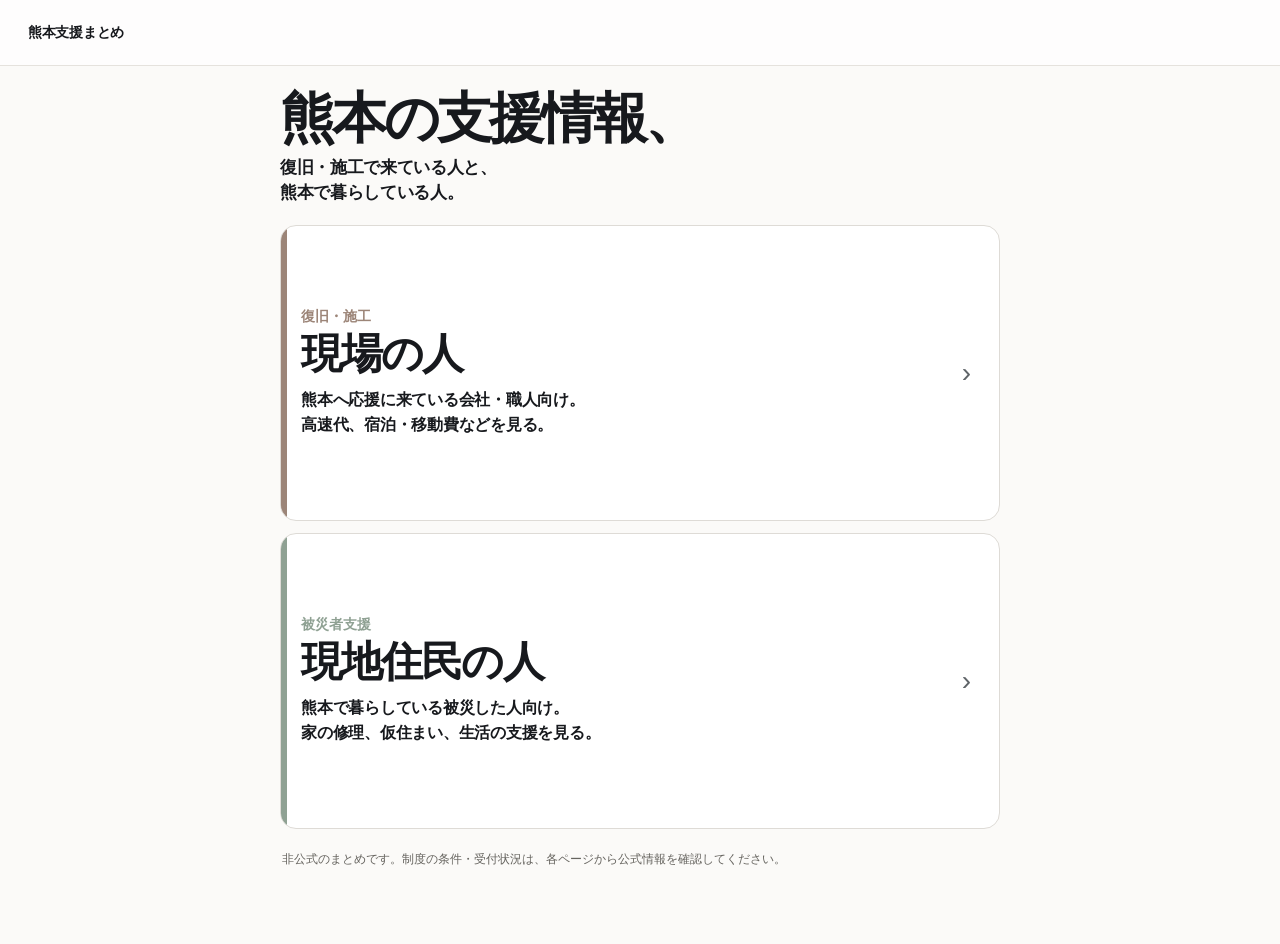
==== commit 7e6121ac: "Add audience split landing page for Kumamoto support" ====
--- a/index.html
+++ b/index.html
@@ -3,218 +3,218 @@
 <head>
   <meta charset="utf-8">
   <meta name="viewport" content="width=device-width, initial-scale=1">
-  <meta name="theme-color" content="#b39b8d">
-  <meta name="description" content="2026年7月熊本地震で被災した方が、住宅修理、仮住まい、片付け、移動、保育、入浴、料金減免などの支援を探すための非公式まとめです。">
+  <meta name="theme-color" content="#f8f4ef">
+  <meta name="description" content="2026年7月熊本地震の支援情報を、復旧・施工で来ている現場の人向けと、熊本で暮らしている現地住民向けに分けて案内します。">
   <meta property="og:type" content="website">
-  <meta property="og:title" content="熊本で被災した方へ｜支援情報まとめ">
-  <meta property="og:description" content="修理代を払う前に確認。使えそうな支援から公式情報へすぐ進めます。">
-  <meta name="twitter:card" content="summary">
-  <title>熊本で被災した方へ｜支援情報まとめ</title>
-  <link rel="stylesheet" href="styles.css?v=20260811-3">
+  <meta property="og:title" content="熊本の支援情報">
+  <meta property="og:description" content="復旧・施工で来ている人と、熊本で暮らしている人。">
+  <title>熊本の支援情報</title>
+  <script>
+    // 以前の /kumamoto/#obstacle などの共有URLを壊さないため、
+    // ハッシュ付きアクセスは従来の住民向けページへ引き継ぐ。
+    if (location.hash) {
+      location.replace('./resident.html' + location.search + location.hash);
+    }
+  </script>
   <style>
-    .notice-bar__inner{justify-content:space-between}.notice-official-link{flex:none;font-weight:800;text-underline-offset:3px}.deadline-alert__label{display:inline-flex;padding:4px 9px;border:1px solid var(--accent);border-radius:999px;background:var(--surface);color:var(--accent-dark)}.hero{padding:clamp(38px,6vw,70px) 0}.first-check{padding:clamp(46px,7vw,72px) 0}.support{padding-top:clamp(52px,8vw,84px)}.filter-all-row{margin-bottom:10px}.filter--all{width:100%;min-height:52px;font-weight:850}.support-card__program{margin:5px 0 0;color:var(--muted);font-size:.78rem}.support-card__body{padding-top:14px;padding-bottom:14px}.plain-block,.benefit-block,.caution-block{padding-top:11px;padding-bottom:11px}.support-card__footer{padding-top:14px;padding-bottom:16px}.url-details{grid-column:1/-1;font-size:.78rem;color:var(--muted)}.url-details summary{width:max-content;cursor:pointer;font-weight:700}.url-details .source-url{margin-top:8px}.results-status:empty{display:none}@media(max-width:560px){.notice-bar__inner{align-items:flex-start;padding-block:9px;gap:12px}.notice-bar__inner span{font-size:.78rem}.notice-official-link{font-size:.78rem}.deadline-alert__inner{padding-block:18px}.hero{padding:34px 0}.first-check{padding:42px 0}.support{padding:48px 0 64px}.support-card__head{padding-top:20px;padding-bottom:14px}.support-card h3{font-size:1.3rem}.filter--all{text-align:center}}
+    :root{
+      --ink:#17191d;
+      --muted:#66645f;
+      --page:#fbfaf8;
+      --card:#fff;
+      --line:#dedbd6;
+      --mocha:#9c8578;
+      --mocha-soft:#f2ebe6;
+      --sage:#8fa193;
+      --sage-soft:#edf2ee;
+    }
+    *{box-sizing:border-box}
+    html{-webkit-text-size-adjust:100%}
+    body{
+      margin:0;
+      background:var(--page);
+      color:var(--ink);
+      font-family:-apple-system,BlinkMacSystemFont,"Segoe UI","Hiragino Sans","Yu Gothic UI","Yu Gothic",Meiryo,sans-serif;
+      -webkit-font-smoothing:antialiased;
+    }
+    a{color:inherit}
+    .site-header{
+      height:66px;
+      display:flex;
+      align-items:center;
+      border-bottom:1px solid #e5e2dd;
+      background:rgba(255,255,255,.72);
+    }
+    .site-header__inner{
+      width:100%;
+      padding:0 28px;
+    }
+    .site-header__brand{
+      font-size:14px;
+      font-weight:850;
+      letter-spacing:-.02em;
+    }
+    main{
+      width:min(720px,calc(100% - 40px));
+      margin:0 auto;
+      padding:24px 0 74px;
+    }
+    .intro{
+      margin:0 0 20px;
+    }
+    .intro h1{
+      margin:0;
+      font-size:clamp(44px,4.3vw,64px);
+      line-height:1.02;
+      letter-spacing:-.055em;
+      font-weight:900;
+    }
+    .intro p{
+      margin:10px 0 0;
+      font-size:17px;
+      line-height:1.45;
+      font-weight:650;
+      letter-spacing:-.02em;
+    }
+    .choice-list{
+      display:grid;
+      gap:12px;
+    }
+    .choice{
+      position:relative;
+      display:flex;
+      align-items:center;
+      min-height:296px;
+      padding:42px 72px 42px 20px;
+      overflow:hidden;
+      background:var(--card);
+      border:1px solid var(--line);
+      border-radius:16px;
+      text-decoration:none;
+      transition:transform .15s ease,box-shadow .15s ease,border-color .15s ease;
+    }
+    .choice::before{
+      content:"";
+      position:absolute;
+      inset:0 auto 0 0;
+      width:6px;
+      background:var(--accent);
+    }
+    .choice:hover{
+      transform:translateY(-1px);
+      border-color:#ccc6bf;
+      box-shadow:0 8px 24px rgba(68,56,48,.06);
+    }
+    .choice:focus-visible{
+      outline:3px solid rgba(156,133,120,.28);
+      outline-offset:3px;
+    }
+    .choice--work{--accent:var(--mocha)}
+    .choice--resident{--accent:var(--sage)}
+    .choice__content{width:100%}
+    .choice__label{
+      display:block;
+      margin:0 0 8px;
+      color:var(--accent);
+      font-size:14px;
+      line-height:1;
+      font-weight:900;
+    }
+    .choice h2{
+      margin:0;
+      font-size:42px;
+      line-height:1.08;
+      letter-spacing:-.045em;
+      font-weight:900;
+    }
+    .choice p{
+      margin:12px 0 0;
+      font-size:16px;
+      line-height:1.55;
+      font-weight:620;
+      letter-spacing:-.015em;
+    }
+    .choice__arrow{
+      position:absolute;
+      right:28px;
+      top:50%;
+      transform:translateY(-50%);
+      color:#5f6468;
+      font-family:Arial,sans-serif;
+      font-size:28px;
+      font-weight:400;
+    }
+    .page-note{
+      margin:20px 2px 0;
+      color:var(--muted);
+      font-size:12px;
+      line-height:1.7;
+    }
+    @media(max-width:600px){
+      .site-header{height:56px}
+      .site-header__inner{padding:0 18px}
+      main{
+        width:min(100% - 28px,720px);
+        padding-top:28px;
+        padding-bottom:52px;
+      }
+      .intro{margin-bottom:18px}
+      .intro h1{
+        font-size:42px;
+        line-height:1.04;
+      }
+      .intro p{
+        margin-top:9px;
+        font-size:15px;
+      }
+      .choice-list{gap:10px}
+      .choice{
+        min-height:224px;
+        padding:32px 52px 32px 18px;
+        border-radius:14px;
+      }
+      .choice::before{width:5px}
+      .choice__label{font-size:13px;margin-bottom:8px}
+      .choice h2{font-size:34px}
+      .choice p{font-size:14px;line-height:1.55}
+      .choice__arrow{right:18px;font-size:25px}
+    }
   </style>
-  <script src="app.js?v=20260811-3" defer></script>
 </head>
 <body>
-  <a class="skip-link" href="#main">本文へ移動</a>
-
-  <div class="notice-bar" role="note">
-    <div class="wrap notice-bar__inner">
-      <span><strong>非公式まとめ</strong> 条件・受付状況は公式情報で確認してください。</span>
-      <a class="notice-official-link" href="https://www.city.kumamoto.jp/list04828.html" target="_blank" rel="noopener noreferrer">熊本市公式 ↗</a>
+  <header class="site-header">
+    <div class="site-header__inner">
+      <div class="site-header__brand">熊本支援まとめ</div>
     </div>
-  </div>
-
-  <section class="deadline-alert" aria-labelledby="deadline-alert-title">
-    <div class="wrap deadline-alert__inner">
-      <div>
-        <p class="deadline-alert__label">8/13 締切</p>
-        <h2 id="deadline-alert-title">家の中に土砂・木などが入った人へ</h2>
-        <p>条件に合えば、熊本市が障害物を除去します。1世帯あたりの限度額は14万8,600円です。</p>
-      </div>
-      <a class="button button--secondary" href="#obstacle">対象条件を見る</a>
-    </div>
-  </section>
-
-  <main id="main">
-    <section class="hero" id="top" aria-labelledby="hero-title">
-      <div class="wrap hero__grid">
-        <div class="hero__copy">
-          <p class="hero__label">2026年7月熊本地震</p>
-          <h1 id="hero-title">修理代を払う前に、<br>まず確認してください。</h1>
-          <p class="hero__lead">知らずに進めると、使えなくなる支援があります。</p>
-          <div class="hero__actions">
-            <a class="button button--primary" href="#first">最初に3つ確認する</a>
-            <a class="button button--secondary" href="#support">支援から探す</a>
-          </div>
+  </header>
+
+  <main>
+    <section class="intro" aria-labelledby="page-title">
+      <h1 id="page-title">熊本の支援情報、</h1>
+      <p>復旧・施工で来ている人と、<br>熊本で暮らしている人。</p>
+    </section>
+
+    <nav class="choice-list" aria-label="支援情報を立場から選ぶ">
+      <a class="choice choice--work" href="./genba.html">
+        <div class="choice__content">
+          <span class="choice__label">復旧・施工</span>
+          <h2>現場の人</h2>
+          <p>熊本へ応援に来ている会社・職人向け。<br>高速代、宿泊・移動費などを見る。</p>
         </div>
-
-        <aside class="urgent-box" aria-label="最優先の注意">
-          <p class="urgent-box__label">最優先</p>
-          <p class="urgent-box__title">家を修理する人へ</p>
-          <p class="urgent-box__amount">最大 <strong>75.7万円</strong></p>
-          <p>熊本市が修理業者へ支払います。すでに修理代を支払ったものは対象外です。</p>
-          <a class="text-link" href="#repair">詳しく見る</a>
-        </aside>
-      </div>
-    </section>
-
-    <section class="first-check" id="first" aria-labelledby="first-title">
-      <div class="wrap">
-        <div class="section-heading">
-          <h2 id="first-title">家に被害があるなら、先に3つ</h2>
-          <p>片付けや修理を進める前に確認してください。</p>
+        <span class="choice__arrow" aria-hidden="true">›</span>
+      </a>
+
+      <a class="choice choice--resident" href="./resident.html">
+        <div class="choice__content">
+          <span class="choice__label">被災者支援</span>
+          <h2>現地住民の人</h2>
+          <p>熊本で暮らしている被災した人向け。<br>家の修理、仮住まい、生活の支援を見る。</p>
         </div>
-        <ol class="steps">
-          <li class="step"><span class="step__number" aria-hidden="true">1</span><div><h3>被害の写真を撮る</h3><p>家の外・中、壊れた場所の全体と近くを残します。</p></div></li>
-          <li class="step"><span class="step__number" aria-hidden="true">2</span><div><h3>り災証明書を申請する</h3><p>多くの支援で被害程度の確認に使います。</p><a href="https://www.city.kumamoto.jp/kiji0032451/index.html" target="_blank" rel="noopener noreferrer">熊本市の申請案内</a></div></li>
-          <li class="step step--alert"><span class="step__number" aria-hidden="true">3</span><div><h3>修理代を払う前に相談</h3><p>応急修理は支払い後だと対象になりません。</p><a href="tel:0963282449">住宅政策課 096-328-2449</a></div></li>
-        </ol>
-      </div>
-    </section>
-
-    <section class="support" id="support" aria-labelledby="support-title">
-      <div class="wrap">
-        <div class="section-heading">
-          <h2 id="support-title">今、一番困っていることは？</h2>
-          <p>選ぶと、関係しそうな支援だけを表示します。</p>
-        </div>
-
-        <div class="filter-all-row">
-          <button class="filter filter--all" type="button" data-filter="all" aria-pressed="false">すべての支援を見る（17件）</button>
-        </div>
-        <div class="filters" role="group" aria-label="支援情報の絞り込み">
-          <button class="filter" type="button" data-filter="repair" aria-pressed="false">家を直したい</button>
-          <button class="filter" type="button" data-filter="housing" aria-pressed="false">家に住めない</button>
-          <button class="filter" type="button" data-filter="cleanup" aria-pressed="false">片付けたい</button>
-          <button class="filter" type="button" data-filter="car" aria-pressed="false">車が必要</button>
-          <button class="filter" type="button" data-filter="child" aria-pressed="false">子どもを預けたい</button>
-          <button class="filter" type="button" data-filter="bath" aria-pressed="false">お風呂</button>
-          <button class="filter" type="button" data-filter="payments" aria-pressed="false">支払いがきつい</button>
-          <button class="filter" type="button" data-filter="loan" aria-pressed="false">住宅ローン</button>
-        </div>
-
-        <p class="results-status" id="results-status" aria-live="polite">困りごとを選んでください。全部確認したい場合は、一番上の「すべての支援を見る」を押してください。</p>
-
-        <div class="support-grid" id="support-grid">
-          <article class="support-card support-card--urgent" id="obstacle" data-categories="cleanup repair housing">
-            <div class="support-card__head"><p class="support-card__scope">熊本市・8月13日締切</p><h3>家の中に土砂・木が入った</h3><p class="support-card__program">制度名：被災住宅の障害物除去</p></div>
-            <div class="support-card__body">
-              <div class="plain-block"><h4>こんな人</h4><p>土砂や木が家に入り、そのままでは暮らせず、自分で除去するのが難しい人。</p></div>
-              <div class="benefit-block"><h4>どうなる？</h4><p>生活に必要な場所を除去。上限<strong>14万8,600円</strong>です。</p></div>
-              <div class="caution-block"><h4>注意</h4><p>対象住家などに条件があります。り災証明書・被害写真などが必要です。</p></div>
-              <p class="deadline">申請期限: 2026年8月13日（木）</p><p class="phone-line"><a href="tel:0963282475">土木総務課 096-328-2475</a></p>
-            </div>
-            <div class="support-card__footer"><a class="official-link" href="https://www.city.kumamoto.jp/kiji00366029/index.html" target="_blank" rel="noopener noreferrer">熊本市の公式情報を見る</a><button class="copy-link" type="button" data-copy-url="https://www.city.kumamoto.jp/kiji00366029/index.html">URLをコピー</button><details class="url-details"><summary>URLを表示</summary><p class="source-url">city.kumamoto.jp/kiji00366029/</p></details></div>
-          </article>
-
-          <article class="support-card" data-categories="car cleanup">
-            <div class="support-card__head"><p class="support-card__scope">熊本市・要予約</p><h3>片付けに使う車がない</h3><p class="support-card__program">制度名：災害サポート・レンタカー</p></div>
-            <div class="support-card__body"><div class="plain-block"><h4>こんな人</h4><p>被災後の生活や片付けで車が必要な人。被災した法人・団体も対象です。</p></div><div class="benefit-block"><h4>どうなる？</h4><p>乗用車は最長<strong>2週間</strong>、軽・小型トラックは最長<strong>3日間</strong>無料。</p></div><div class="caution-block"><h4>注意</h4><p>事前予約が必要。ガソリン代は自己負担です。</p></div><p class="deadline">貸出期間: 2026年12月25日まで</p><p class="phone-line"><a href="tel:05057994740">日本カーシェアリング協会 050-5799-4740</a></p></div>
-            <div class="support-card__footer"><a class="official-link" href="https://www.city.kumamoto.jp/kiji00372216/index.html" target="_blank" rel="noopener noreferrer">熊本市の公式情報を見る</a><button class="copy-link" type="button" data-copy-url="https://www.city.kumamoto.jp/kiji00372216/index.html">URLをコピー</button><details class="url-details"><summary>URLを表示</summary><p class="source-url">city.kumamoto.jp/kiji00372216/</p></details></div>
-          </article>
-
-          <article class="support-card" data-categories="repair housing cleanup payments">
-            <div class="support-card__head"><p class="support-card__scope">熊本市・詳細は後日公表</p><h3>家を取り壊すしかない</h3><p class="support-card__program">制度名：被災家屋等の公費解体</p></div>
-            <div class="support-card__body"><div class="plain-block"><h4>こんな人</h4><p>半壊以上の家屋・事業所などを所有する個人や中小企業者。</p></div><div class="benefit-block"><h4>どうなる？</h4><p>熊本市が解体・撤去。自費解体でも費用償還の対象になる場合があります。</p></div><div class="caution-block"><h4>注意</h4><p>申請方法・市の費用基準は未公表。自費で進めるなら写真・契約書・領収証などを保管してください。</p></div><p class="phone-line"><a href="tel:0963282430">公費解体プロジェクトチーム 096-328-2430</a></p></div>
-            <div class="support-card__footer"><a class="official-link" href="https://www.city.kumamoto.jp/kiji00372403/index.html" target="_blank" rel="noopener noreferrer">熊本市の公式情報を見る</a><button class="copy-link" type="button" data-copy-url="https://www.city.kumamoto.jp/kiji00372403/index.html">URLをコピー</button><details class="url-details"><summary>URLを表示</summary><p class="source-url">city.kumamoto.jp/kiji00372403/</p></details></div>
-          </article>
-
-          <article class="support-card" data-categories="cleanup payments">
-            <div class="support-card__head"><p class="support-card__scope">熊本市・地震で壊れたもの</p><h3>壊れた家具・家電を捨てたい</h3><p class="support-card__program">制度名：大型ごみ・家電の無料回収</p></div>
-            <div class="support-card__body"><div class="plain-block"><h4>こんな人</h4><p>地震で壊れた家具、テレビ、冷蔵庫、洗濯機、エアコンなどを処分したい人。</p></div><div class="benefit-block"><h4>どうなる？</h4><p>事前申込みで<strong>無料回収</strong>。災害ごみの持込みも当面、処理手数料が免除されます。</p></div><div class="caution-block"><h4>注意</h4><p>地震が原因でないごみや事業所ごみは扱いが異なります。</p></div><p class="phone-line"><a href="tel:0570005374">ごみゼロコール 0570-00-5374</a></p></div>
-            <div class="support-card__footer"><a class="official-link" href="https://www.city.kumamoto.jp/kiji00372079/index.html" target="_blank" rel="noopener noreferrer">熊本市の公式情報を見る</a><button class="copy-link" type="button" data-copy-url="https://www.city.kumamoto.jp/kiji00372079/index.html">URLをコピー</button><details class="url-details"><summary>URLを表示</summary><p class="source-url">city.kumamoto.jp/kiji00372079/</p></details></div>
-          </article>
-
-          <article class="support-card" data-categories="cleanup">
-            <div class="support-card__head"><p class="support-card__scope">熊本市・派遣依頼を受付中</p><h3>片付けを一人ではできない</h3><p class="support-card__program">制度名：片付けボランティア</p></div>
-            <div class="support-card__body"><div class="plain-block"><h4>こんな人</h4><p>熊本市内で被災し、自力で片付けるのが難しい世帯。</p></div><div class="benefit-block"><h4>どうなる？</h4><p>家の内外の片付け、清掃、家具の搬出などを手伝ってもらえます。</p></div><div class="caution-block"><h4>注意</h4><p>重機、解体・修繕、高所など危険な作業は対象外。現地確認後に支援可否が決まります。</p></div><p class="phone-line"><a href="tel:08015351141">派遣要請 080-1535-1141</a>・<a href="tel:08015320617">080-1532-0617</a></p></div>
-            <div class="support-card__footer"><a class="official-link" href="https://www.city.kumamoto.jp/kiji00372117/index.html" target="_blank" rel="noopener noreferrer">熊本市の公式情報を見る</a><button class="copy-link" type="button" data-copy-url="https://www.city.kumamoto.jp/kiji00372117/index.html">URLをコピー</button><details class="url-details"><summary>URLを表示</summary><p class="source-url">city.kumamoto.jp/kiji00372117/</p></details></div>
-          </article>
-
-          <article class="support-card" data-categories="child payments">
-            <div class="support-card__head"><p class="support-card__scope">熊本市・未就学児</p><h3>子どもを預けたい</h3><p class="support-card__program">制度名：無料の一時預かり保育</p></div>
-            <div class="support-card__body"><div class="plain-block"><h4>こんな人</h4><p>普段の保育所が使えない、または片付けなどで一時的に家庭保育が難しい人。</p></div><div class="benefit-block"><h4>どうなる？</h4><p>対象施設で一時預かりを<strong>無料</strong>で利用できます。</p></div><div class="caution-block"><h4>注意</h4><p>事前申込みが必要。施設の受入状況によって利用できない場合があります。</p></div><p class="phone-line"><a href="tel:0963282568">保育幼稚園課 096-328-2568</a></p></div>
-            <div class="support-card__footer"><a class="official-link" href="https://www.city.kumamoto.jp/kiji00372368/index.html" target="_blank" rel="noopener noreferrer">熊本市の公式情報を見る</a><button class="copy-link" type="button" data-copy-url="https://www.city.kumamoto.jp/kiji00372368/index.html">URLをコピー</button><details class="url-details"><summary>URLを表示</summary><p class="source-url">city.kumamoto.jp/kiji00372368/</p></details></div>
-          </article>
-
-          <article class="support-card" data-categories="payments">
-            <div class="support-card__head"><p class="support-card__scope">熊本市・受付準備中</p><h3>服・布団などを失った</h3><p class="support-card__program">制度名：被服・寝具など生活必需品の支給</p></div>
-            <div class="support-card__body"><div class="plain-block"><h4>こんな人</h4><p>床上浸水・半壊・全壊で、生活必需品を失い日常生活が難しい人。</p></div><div class="benefit-block"><h4>どうなる？</h4><p>被服、寝具、紙おむつ、調理器具などが限度額の範囲で支給されます。</p></div><div class="caution-block"><h4>注意</h4><p>8月10日時点では受付準備中。開始後の方法は熊本市の最新情報で確認してください。</p></div><p class="phone-line"><a href="tel:0963282340">健康福祉政策課 096-328-2340</a></p></div>
-            <div class="support-card__footer"><a class="official-link" href="https://www.city.kumamoto.jp/kiji00372110/index.html" target="_blank" rel="noopener noreferrer">熊本市の支援制度一覧を見る</a><button class="copy-link" type="button" data-copy-url="https://www.city.kumamoto.jp/kiji00372110/index.html">URLをコピー</button><details class="url-details"><summary>URLを表示</summary><p class="source-url">city.kumamoto.jp/kiji00372110/</p></details></div>
-          </article>
-
-          <article class="support-card" data-categories="bath payments">
-            <div class="support-card__head"><p class="support-card__scope">熊本市・協力施設</p><h3>お風呂が使えない</h3><p class="support-card__program">制度名：無料入浴支援</p></div>
-            <div class="support-card__body"><div class="plain-block"><h4>こんな人</h4><p>避難所・車中泊中、または断水や設備被害で自宅のお風呂が使えない人。</p></div><div class="benefit-block"><h4>どうなる？</h4><p>協力施設で<strong>無料で入浴</strong>できます。</p></div><div class="caution-block"><h4>注意</h4><p>本人確認書類、タオル、着替えを持参。利用できる施設は公式情報で確認してください。</p></div><p class="phone-line"><a href="tel:0963643187">生活衛生課 096-364-3187</a></p></div>
-            <div class="support-card__footer"><a class="official-link" href="https://www.city.kumamoto.jp/kiji00372110/index.html" target="_blank" rel="noopener noreferrer">熊本市の支援制度一覧を見る</a><button class="copy-link" type="button" data-copy-url="https://www.city.kumamoto.jp/kiji00372110/index.html">URLをコピー</button><details class="url-details"><summary>URLを表示</summary><p class="source-url">city.kumamoto.jp/kiji00372110/</p></details></div>
-          </article>
-
-          <article class="support-card" data-categories="housing">
-            <div class="support-card__head"><p class="support-card__scope">熊本市・二次避難</p><h3>避難所・車中泊がつらい</h3><p class="support-card__program">制度名：ホテル・旅館などへの宿泊支援</p></div>
-            <div class="support-card__body"><div class="plain-block"><h4>こんな人</h4><p>避難所、車中泊、在宅避難での生活が難しい人。</p></div><div class="benefit-block"><h4>どうなる？</h4><p>熊本市が宿泊施設を調整。目安は<strong>1週間〜10日程度</strong>です。</p></div><div class="caution-block"><h4>注意</h4><p>高齢者、障がい者、妊産婦、乳幼児のいる世帯などが優先。保健師か避難所職員へ相談してください。</p></div><p class="phone-line"><a href="tel:0963282340">宿泊支援チーム 096-328-2340</a></p></div>
-            <div class="support-card__footer"><a class="official-link" href="https://www.city.kumamoto.jp/kiji00372110/index.html" target="_blank" rel="noopener noreferrer">熊本市の支援制度一覧を見る</a><button class="copy-link" type="button" data-copy-url="https://www.city.kumamoto.jp/kiji00372110/index.html">URLをコピー</button><details class="url-details"><summary>URLを表示</summary><p class="source-url">city.kumamoto.jp/kiji00372110/</p></details></div>
-          </article>
-
-          <article class="support-card support-card--urgent" id="repair" data-categories="repair payments">
-            <div class="support-card__head"><p class="support-card__scope">熊本市</p><h3>壊れた家を修理したい</h3><p class="support-card__program">制度名：被災した住宅の応急修理</p></div>
-            <div class="support-card__body"><div class="plain-block"><h4>こんな人</h4><p>準半壊以上で、直せば元の家に住み続けられる人。</p></div><div class="benefit-block"><h4>どうなる？</h4><p>半壊以上は最大<strong>75万7,000円</strong>、準半壊は最大<strong>36万7,000円</strong>。市が業者へ支払います。</p></div><div class="caution-block"><h4>注意</h4><p><strong>すでに修理代を支払ったものは対象外。</strong>資力などの条件があり、修理前後の写真も必要です。</p></div><p class="deadline">掲載時の完了期限: 2026年10月27日</p></div>
-            <div class="support-card__footer"><a class="official-link" href="https://www.city.kumamoto.jp/kiji00372104/index.html" target="_blank" rel="noopener noreferrer">熊本市の公式情報を見る</a><button class="copy-link" type="button" data-copy-url="https://www.city.kumamoto.jp/kiji00372104/index.html">URLをコピー</button><details class="url-details"><summary>URLを表示</summary><p class="source-url">city.kumamoto.jp/kiji00372104/</p></details></div>
-          </article>
-
-          <article class="support-card" data-categories="housing payments">
-            <div class="support-card__head"><p class="support-card__scope">熊本市</p><h3>家に住めない。賃貸を借りたい</h3><p class="support-card__program">制度名：賃貸型応急住宅（みなし仮設住宅）</p></div>
-            <div class="support-card__body"><div class="plain-block"><h4>こんな人</h4><p>家に長く住めず、自分だけでは次の住まいを確保するのが難しい人。</p></div><div class="benefit-block"><h4>どうなる？</h4><p>条件に合う民間賃貸を市が借り上げ、家賃・共益費などを一定範囲で負担します。</p></div><div class="caution-block"><h4>注意</h4><p>人と物件の両方に条件があります。すでに契約した賃貸でも切り替えられる場合があります。</p></div><p class="phone-line"><a href="tel:0963282989">住宅政策課 096-328-2989</a></p></div>
-            <div class="support-card__footer"><a class="official-link" href="https://www.city.kumamoto.jp/list04828.html" target="_blank" rel="noopener noreferrer">熊本市の地震支援情報を見る</a><button class="copy-link" type="button" data-copy-url="https://www.city.kumamoto.jp/list04828.html">URLをコピー</button><details class="url-details"><summary>URLを表示</summary><p class="source-url">city.kumamoto.jp/list04828.html</p></details></div>
-          </article>
-
-          <article class="support-card" data-categories="housing payments">
-            <div class="support-card__head"><p class="support-card__scope">熊本市</p><h3>家に住めない。市営住宅も考えたい</h3><p class="support-card__program">制度名：市営住宅の一時提供</p></div>
-            <div class="support-card__body"><div class="plain-block"><h4>こんな人</h4><p>家が半壊以上で、その家に住み続けられない人。</p></div><div class="benefit-block"><h4>どうなる？</h4><p><strong>家賃・駐車場使用料・敷金が免除</strong>。原則6か月、最長1年まで更新できます。</p></div><div class="caution-block"><h4>注意</h4><p>共益費・光熱水費は自己負担。ペット不可。空室状況は変わります。</p></div><p class="phone-line"><a href="tel:0963282461">市営住宅課 096-328-2461</a></p></div>
-            <div class="support-card__footer"><a class="official-link" href="https://www.city.kumamoto.jp/kiji00372210/index.html" target="_blank" rel="noopener noreferrer">熊本市の公式情報を見る</a><button class="copy-link" type="button" data-copy-url="https://www.city.kumamoto.jp/kiji00372210/index.html">URLをコピー</button><details class="url-details"><summary>URLを表示</summary><p class="source-url">city.kumamoto.jp/kiji00372210/</p></details></div>
-          </article>
-
-          <article class="support-card" data-categories="payments">
-            <div class="support-card__head"><p class="support-card__scope">対象市町村</p><h3>電気代の支払いがきつい</h3><p class="support-card__program">制度名：九州電力の特別措置</p></div>
-            <div class="support-card__body"><div class="plain-block"><h4>こんな人</h4><p>災害救助法の対象市町村で被災した九州電力の利用者。</p></div><div class="benefit-block"><h4>どうなる？</h4><p>支払期限の延長、基本料金・不使用期間の料金などが免除される場合があります。</p></div><div class="caution-block"><h4>注意</h4><p><strong>自動適用ではありません。</strong>九電ネクストへ申込みが必要です。</p></div></div>
-            <div class="support-card__footer"><a class="official-link" href="https://www.kyuden.co.jp/press/2026/h260729-1.html" target="_blank" rel="noopener noreferrer">九州電力の公式情報を見る</a><button class="copy-link" type="button" data-copy-url="https://www.kyuden.co.jp/press/2026/h260729-1.html">URLをコピー</button><details class="url-details"><summary>URLを表示</summary><p class="source-url">kyuden.co.jp/press/2026/h260729-1.html</p></details></div>
-          </article>
-
-          <article class="support-card" data-categories="payments">
-            <div class="support-card__head"><p class="support-card__scope">対象市町村</p><h3>NHK受信料を払っている</h3><p class="support-card__program">制度名：NHK受信料の免除</p></div>
-            <div class="support-card__body"><div class="plain-block"><h4>こんな人</h4><p>対象区域で、半壊・半焼・床上浸水以上の被害を受けた建物の契約者。</p></div><div class="benefit-block"><h4>どうなる？</h4><p>2026年7月・8月の<strong>2か月分が免除</strong>されます。</p></div><div class="caution-block"><h4>注意</h4><p>り災証明書がある場合は、NHKのページから免除申請を確認してください。</p></div></div>
-            <div class="support-card__footer"><a class="official-link" href="https://www.nhk-cs.jp/notice/menjo-info/menjo_r08-0728kumamoto.html" target="_blank" rel="noopener noreferrer">NHKの公式情報を見る</a><button class="copy-link" type="button" data-copy-url="https://www.nhk-cs.jp/notice/menjo-info/menjo_r08-0728kumamoto.html">URLをコピー</button><details class="url-details"><summary>URLを表示</summary><p class="source-url">nhk-cs.jp/notice/menjo-info/menjo_r08-0728kumamoto.html</p></details></div>
-          </article>
-
-          <article class="support-card" data-categories="loan payments">
-            <div class="support-card__head"><p class="support-card__scope">被災した個人</p><h3>住宅ローンの返済がきつい</h3><p class="support-card__program">制度名：住宅ローンなどの相談</p></div>
-            <div class="support-card__body"><div class="plain-block"><h4>こんな人</h4><p>被災して、住宅ローンなど今ある借入れの返済が難しい人。</p></div><div class="benefit-block"><h4>どうなる？</h4><p>金融機関へ<strong>返済条件の変更、債務の免除・減額</strong>を申し出られます。</p></div><div class="caution-block"><h4>注意</h4><p>必ず免除・減額される制度ではありません。まず借入先へ相談してください。</p></div><p class="phone-line"><a href="tel:0120156811">金融庁相談ダイヤル 0120-156811</a></p></div>
-            <div class="support-card__footer"><a class="official-link" href="https://www.fsa.go.jp/ordinary/earthquake202607/press.html" target="_blank" rel="noopener noreferrer">金融庁の公式情報を見る</a><button class="copy-link" type="button" data-copy-url="https://www.fsa.go.jp/ordinary/earthquake202607/press.html">URLをコピー</button><details class="url-details"><summary>URLを表示</summary><p class="source-url">fsa.go.jp/ordinary/earthquake202607/press.html</p></details></div>
-          </article>
-
-          <article class="support-card" data-categories="payments">
-            <div class="support-card__head"><p class="support-card__scope">熊本市</p><h3>税・保険料・水道の支払いがきつい</h3><p class="support-card__program">制度名：税・保険料・水道などの減免・猶予</p></div>
-            <div class="support-card__body"><div class="plain-block"><h4>こんな人</h4><p>被災して、市税、国保、年金、介護保険、水道などの負担が重い人。</p></div><div class="benefit-block"><h4>どうなる？</h4><p>条件に合えば、<strong>減免・免除・還付・支払い猶予</strong>を受けられる場合があります。</p></div><div class="caution-block"><h4>注意</h4><p>制度ごとに対象・期限・窓口が違います。熊本市の一覧で確認してください。</p></div></div>
-            <div class="support-card__footer"><a class="official-link" href="https://www.city.kumamoto.jp/kiji00372110/index.html#5" target="_blank" rel="noopener noreferrer">熊本市の減免一覧を見る</a><button class="copy-link" type="button" data-copy-url="https://www.city.kumamoto.jp/kiji00372110/index.html#5">URLをコピー</button><details class="url-details"><summary>URLを表示</summary><p class="source-url">city.kumamoto.jp/kiji00372110/</p></details></div>
-          </article>
-
-          <article class="support-card" data-categories="payments">
-            <div class="support-card__head"><p class="support-card__scope">熊本市</p><h3>家が壊れた・大きなけがをした</h3><p class="support-card__program">制度名：災害見舞金</p></div>
-            <div class="support-card__body"><div class="plain-block"><h4>こんな人</h4><p>全壊・半壊・床上浸水した世帯、または1か月以上の療養が必要な重傷者。</p></div><div class="benefit-block"><h4>どうなる？</h4><p>全壊など<strong>5万円</strong>、半壊など<strong>3万円</strong>、床上浸水<strong>1万円</strong>、重傷<strong>3万円</strong>。</p></div><div class="caution-block"><h4>注意</h4><p>り災証明書や診断書、振込口座が分かるものなどを用意して区役所福祉課へ申請します。</p></div><p class="phone-line"><a href="tel:0963282340">健康福祉政策課 096-328-2340</a></p></div>
-            <div class="support-card__footer"><a class="official-link" href="https://www.city.kumamoto.jp/kiji00350776/index.html" target="_blank" rel="noopener noreferrer">熊本市の公式情報を見る</a><button class="copy-link" type="button" data-copy-url="https://www.city.kumamoto.jp/kiji00350776/index.html">URLをコピー</button><details class="url-details"><summary>URLを表示</summary><p class="source-url">city.kumamoto.jp/kiji00350776/</p></details></div>
-          </article>
-        </div>
-      </div>
-    </section>
-
-    <section class="final-note" aria-labelledby="final-title">
-      <div class="wrap final-note__inner"><div><h2 id="final-title">迷ったら、熊本市へ</h2><p>どの制度が使えるか分からないときは、支援制度一覧か市のコールセンターで確認できます。</p></div><div class="final-note__actions"><a class="button button--primary" href="https://www.city.kumamoto.jp/kiji00372110/index.html" target="_blank" rel="noopener noreferrer">支援制度の一覧</a><a class="button button--secondary" href="tel:0963341500">096-334-1500</a><span class="hours">年中無休 8時から20時</span></div></div>
-    </section>
+        <span class="choice__arrow" aria-hidden="true">›</span>
+      </a>
+    </nav>
+
+    <p class="page-note">非公式のまとめです。制度の条件・受付状況は、各ページから公式情報を確認してください。</p>
   </main>
-
-  <footer class="site-footer"><div class="wrap site-footer__inner"><div><p class="site-footer__title">熊本支援情報</p><p>2026年8月11日確認</p></div><p class="disclaimer">このサイトは行政機関の公式サイトではありません。情報を分かりやすく探すための入口です。対象条件、期限、必要書類、受付状況は変更される場合があります。申込みの前に、必ず公式サイトや担当窓口で最新情報を確認してください。</p></div></footer>
-
-  <div class="toast" id="toast" role="status" aria-live="polite" aria-atomic="true" hidden>URLをコピーしました</div>
 </body>
 </html>
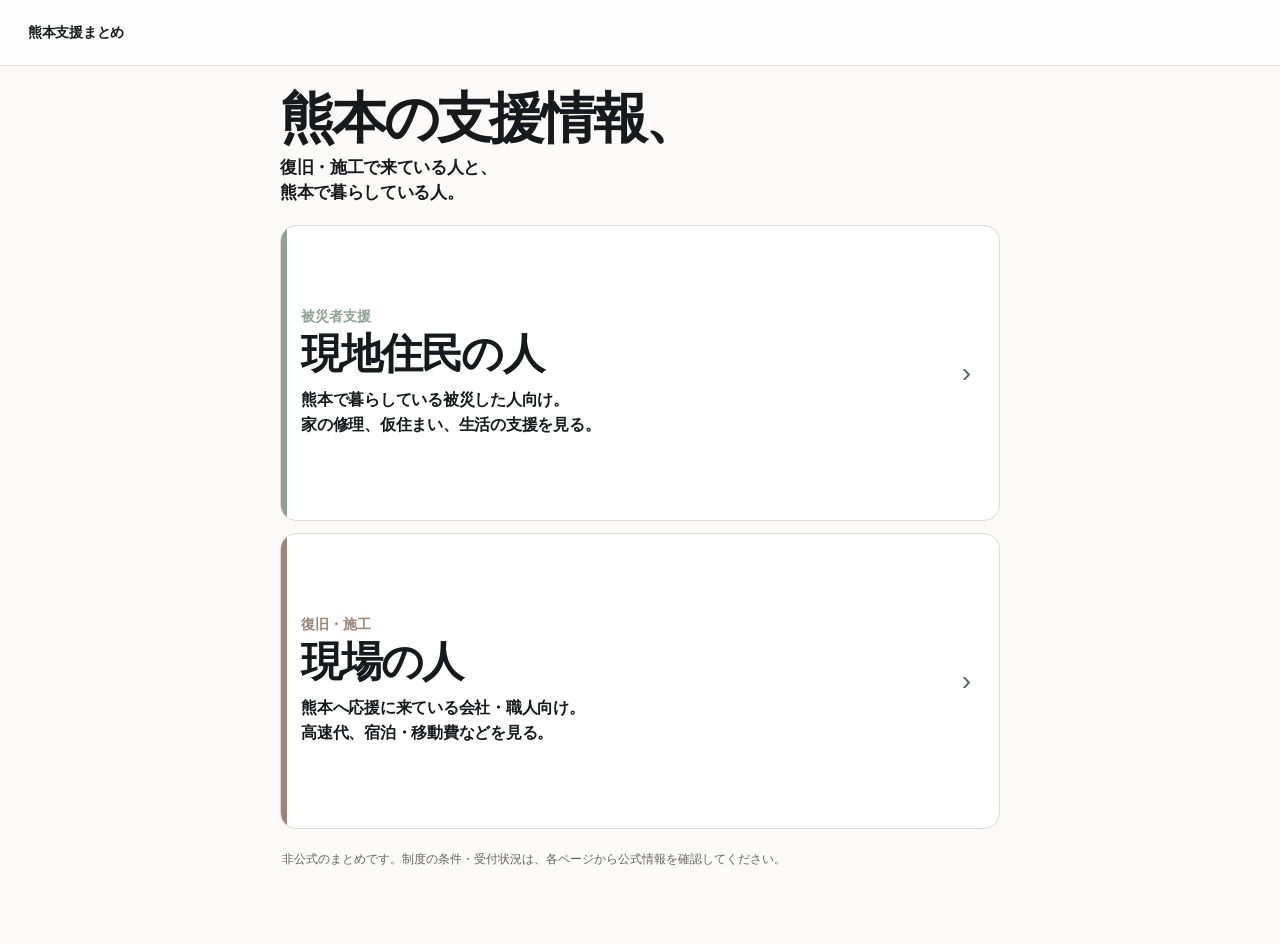
==== commit fb370354: "Show resident support before field worker support" ====
--- a/index.html
+++ b/index.html
@@ -195,6 +195,15 @@
     </section>
 
     <nav class="choice-list" aria-label="支援情報を立場から選ぶ">
+      <a class="choice choice--resident" href="./resident.html">
+        <div class="choice__content">
+          <span class="choice__label">被災者支援</span>
+          <h2>現地住民の人</h2>
+          <p>熊本で暮らしている被災した人向け。<br>家の修理、仮住まい、生活の支援を見る。</p>
+        </div>
+        <span class="choice__arrow" aria-hidden="true">›</span>
+      </a>
+
       <a class="choice choice--work" href="./genba.html">
         <div class="choice__content">
           <span class="choice__label">復旧・施工</span>
@@ -203,15 +212,6 @@
         </div>
         <span class="choice__arrow" aria-hidden="true">›</span>
       </a>
-
-      <a class="choice choice--resident" href="./resident.html">
-        <div class="choice__content">
-          <span class="choice__label">被災者支援</span>
-          <h2>現地住民の人</h2>
-          <p>熊本で暮らしている被災した人向け。<br>家の修理、仮住まい、生活の支援を見る。</p>
-        </div>
-        <span class="choice__arrow" aria-hidden="true">›</span>
-      </a>
     </nav>
 
     <p class="page-note">非公式のまとめです。制度の条件・受付状況は、各ページから公式情報を確認してください。</p>
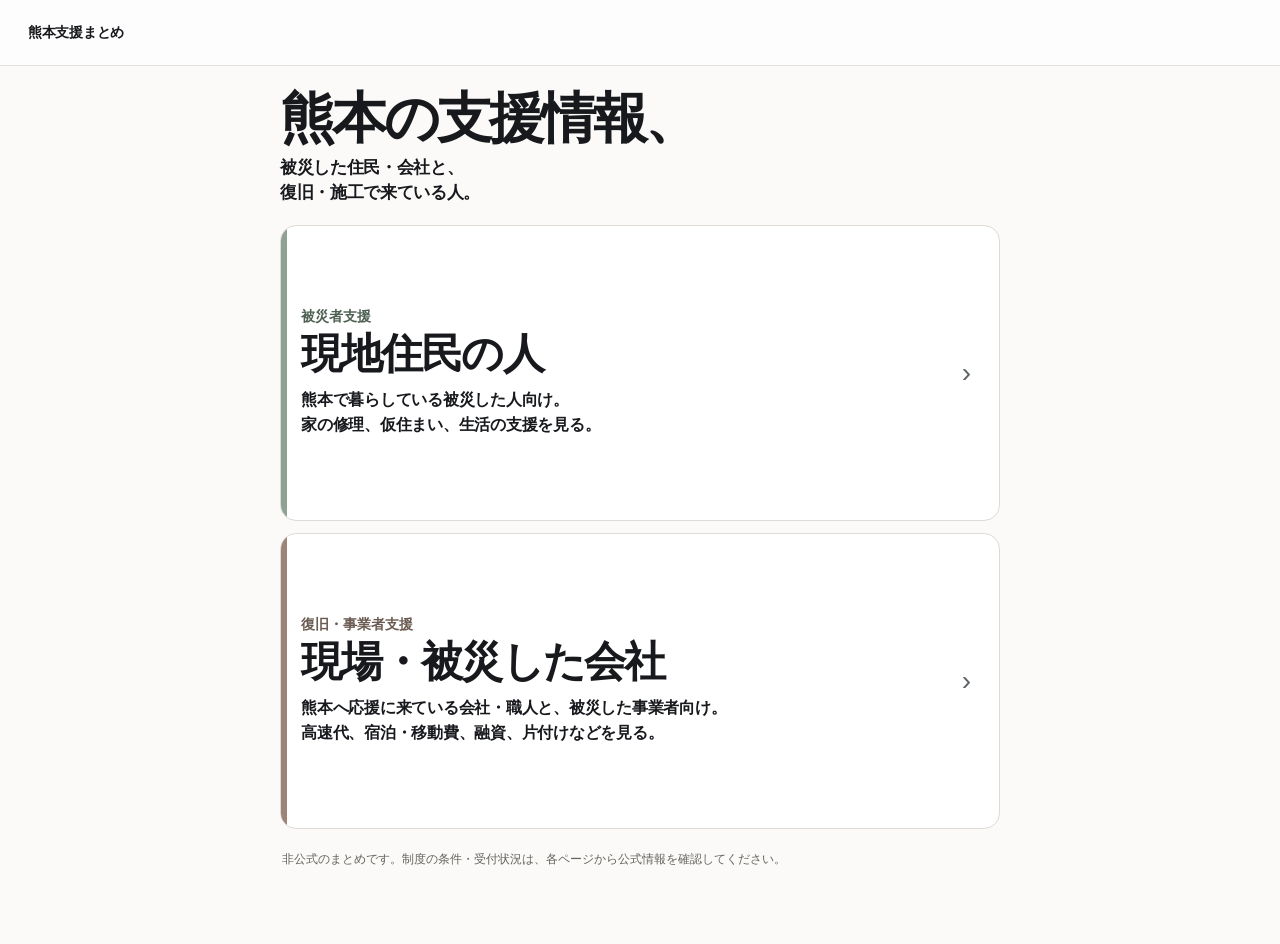
==== commit 912ad2aa: "Update disaster support details and site checks" ====
--- a/index.html
+++ b/index.html
@@ -1,220 +1,227 @@
-<!doctype html>
-<html lang="ja">
-<head>
-  <meta charset="utf-8">
-  <meta name="viewport" content="width=device-width, initial-scale=1">
+<!doctype html>
+<html lang="ja">
+<head>
+  <meta charset="utf-8">
+  <meta name="viewport" content="width=device-width, initial-scale=1">
   <meta name="theme-color" content="#f8f4ef">
-  <meta name="description" content="2026年7月熊本地震の支援情報を、復旧・施工で来ている現場の人向けと、熊本で暮らしている現地住民向けに分けて案内します。">
+  <link rel="icon" href="data:,">
+  <meta name="description" content="2026年7月熊本地震の支援情報を、被災した住民、被災した会社、復旧・施工で来ている会社や現場の人に分けて案内します。">
   <meta property="og:type" content="website">
   <meta property="og:title" content="熊本の支援情報">
-  <meta property="og:description" content="復旧・施工で来ている人と、熊本で暮らしている人。">
+  <meta property="og:description" content="被災した住民・会社と、復旧・施工で来ている人へ。">
+  <meta property="og:url" content="https://dokechi.github.io/kumamoto/">
   <title>熊本の支援情報</title>
-  <script>
-    // 以前の /kumamoto/#obstacle などの共有URLを壊さないため、
-    // ハッシュ付きアクセスは従来の住民向けページへ引き継ぐ。
-    if (location.hash) {
-      location.replace('./resident.html' + location.search + location.hash);
-    }
-  </script>
-  <style>
-    :root{
-      --ink:#17191d;
-      --muted:#66645f;
-      --page:#fbfaf8;
-      --card:#fff;
-      --line:#dedbd6;
-      --mocha:#9c8578;
-      --mocha-soft:#f2ebe6;
-      --sage:#8fa193;
-      --sage-soft:#edf2ee;
-    }
-    *{box-sizing:border-box}
-    html{-webkit-text-size-adjust:100%}
-    body{
-      margin:0;
-      background:var(--page);
-      color:var(--ink);
-      font-family:-apple-system,BlinkMacSystemFont,"Segoe UI","Hiragino Sans","Yu Gothic UI","Yu Gothic",Meiryo,sans-serif;
-      -webkit-font-smoothing:antialiased;
+  <link rel="canonical" href="https://dokechi.github.io/kumamoto/">
+  <script>
+    // 以前の /kumamoto/#obstacle などの共有URLを壊さないため、
+    // ハッシュ付きアクセスは従来の住民向けページへ引き継ぐ。
+    if (location.hash) {
+      location.replace('./resident.html' + location.search + location.hash);
+    }
+  </script>
+  <style>
+    :root{
+      --ink:#17191d;
+      --muted:#66645f;
+      --page:#fbfaf8;
+      --card:#fff;
+      --line:#dedbd6;
+      --mocha:#9c8578;
+      --mocha-soft:#f2ebe6;
+      --sage:#8fa193;
+      --sage-soft:#edf2ee;
+    }
+    *{box-sizing:border-box}
+    html{-webkit-text-size-adjust:100%}
+    body{
+      margin:0;
+      background:var(--page);
+      color:var(--ink);
+      font-family:-apple-system,BlinkMacSystemFont,"Segoe UI","Hiragino Sans","Yu Gothic UI","Yu Gothic",Meiryo,sans-serif;
+      -webkit-font-smoothing:antialiased;
     }
     a{color:inherit}
-    .site-header{
-      height:66px;
-      display:flex;
-      align-items:center;
-      border-bottom:1px solid #e5e2dd;
-      background:rgba(255,255,255,.72);
-    }
-    .site-header__inner{
-      width:100%;
-      padding:0 28px;
-    }
-    .site-header__brand{
-      font-size:14px;
-      font-weight:850;
-      letter-spacing:-.02em;
-    }
-    main{
-      width:min(720px,calc(100% - 40px));
-      margin:0 auto;
-      padding:24px 0 74px;
-    }
-    .intro{
-      margin:0 0 20px;
-    }
-    .intro h1{
-      margin:0;
-      font-size:clamp(44px,4.3vw,64px);
-      line-height:1.02;
-      letter-spacing:-.055em;
-      font-weight:900;
-    }
-    .intro p{
-      margin:10px 0 0;
-      font-size:17px;
-      line-height:1.45;
-      font-weight:650;
-      letter-spacing:-.02em;
-    }
-    .choice-list{
-      display:grid;
-      gap:12px;
-    }
-    .choice{
-      position:relative;
-      display:flex;
-      align-items:center;
-      min-height:296px;
-      padding:42px 72px 42px 20px;
-      overflow:hidden;
-      background:var(--card);
-      border:1px solid var(--line);
-      border-radius:16px;
-      text-decoration:none;
-      transition:transform .15s ease,box-shadow .15s ease,border-color .15s ease;
-    }
-    .choice::before{
-      content:"";
-      position:absolute;
-      inset:0 auto 0 0;
-      width:6px;
-      background:var(--accent);
-    }
-    .choice:hover{
-      transform:translateY(-1px);
-      border-color:#ccc6bf;
-      box-shadow:0 8px 24px rgba(68,56,48,.06);
-    }
-    .choice:focus-visible{
-      outline:3px solid rgba(156,133,120,.28);
-      outline-offset:3px;
-    }
-    .choice--work{--accent:var(--mocha)}
-    .choice--resident{--accent:var(--sage)}
-    .choice__content{width:100%}
-    .choice__label{
-      display:block;
-      margin:0 0 8px;
-      color:var(--accent);
-      font-size:14px;
-      line-height:1;
-      font-weight:900;
-    }
-    .choice h2{
-      margin:0;
-      font-size:42px;
-      line-height:1.08;
-      letter-spacing:-.045em;
-      font-weight:900;
-    }
-    .choice p{
-      margin:12px 0 0;
-      font-size:16px;
-      line-height:1.55;
-      font-weight:620;
-      letter-spacing:-.015em;
-    }
-    .choice__arrow{
-      position:absolute;
-      right:28px;
-      top:50%;
-      transform:translateY(-50%);
-      color:#5f6468;
-      font-family:Arial,sans-serif;
-      font-size:28px;
-      font-weight:400;
-    }
-    .page-note{
-      margin:20px 2px 0;
-      color:var(--muted);
-      font-size:12px;
-      line-height:1.7;
-    }
+    .skip-link{position:fixed;top:8px;left:8px;z-index:10;padding:10px 14px;border-radius:10px;background:#fff;color:var(--ink);font-weight:900;transform:translateY(-150%)}
+    .skip-link:focus{transform:translateY(0)}
+    .site-header{
+      height:66px;
+      display:flex;
+      align-items:center;
+      border-bottom:1px solid #e5e2dd;
+      background:rgba(255,255,255,.72);
+    }
+    .site-header__inner{
+      width:100%;
+      padding:0 28px;
+    }
+    .site-header__brand{
+      font-size:14px;
+      font-weight:850;
+      letter-spacing:-.02em;
+    }
+    main{
+      width:min(720px,calc(100% - 40px));
+      margin:0 auto;
+      padding:24px 0 74px;
+    }
+    .intro{
+      margin:0 0 20px;
+    }
+    .intro h1{
+      margin:0;
+      font-size:clamp(44px,4.3vw,64px);
+      line-height:1.02;
+      letter-spacing:-.055em;
+      font-weight:900;
+    }
+    .intro p{
+      margin:10px 0 0;
+      font-size:17px;
+      line-height:1.45;
+      font-weight:650;
+      letter-spacing:-.02em;
+    }
+    .choice-list{
+      display:grid;
+      gap:12px;
+    }
+    .choice{
+      position:relative;
+      display:flex;
+      align-items:center;
+      min-height:296px;
+      padding:42px 72px 42px 20px;
+      overflow:hidden;
+      background:var(--card);
+      border:1px solid var(--line);
+      border-radius:16px;
+      text-decoration:none;
+      transition:transform .15s ease,box-shadow .15s ease,border-color .15s ease;
+    }
+    .choice::before{
+      content:"";
+      position:absolute;
+      inset:0 auto 0 0;
+      width:6px;
+      background:var(--accent);
+    }
+    .choice:hover{
+      transform:translateY(-1px);
+      border-color:#ccc6bf;
+      box-shadow:0 8px 24px rgba(68,56,48,.06);
+    }
+    .choice:focus-visible{
+      outline:3px solid rgba(156,133,120,.28);
+      outline-offset:3px;
+    }
+    .choice--work{--accent:var(--mocha);--accent-text:#6b5a51}
+    .choice--resident{--accent:var(--sage);--accent-text:#4d6053}
+    .choice__content{width:100%}
+    .choice__label{
+      display:block;
+      margin:0 0 8px;
+      color:var(--accent-text);
+      font-size:14px;
+      line-height:1;
+      font-weight:900;
+    }
+    .choice h2{
+      margin:0;
+      font-size:42px;
+      line-height:1.08;
+      letter-spacing:-.045em;
+      font-weight:900;
+    }
+    .choice p{
+      margin:12px 0 0;
+      font-size:16px;
+      line-height:1.55;
+      font-weight:620;
+      letter-spacing:-.015em;
+    }
+    .choice__arrow{
+      position:absolute;
+      right:28px;
+      top:50%;
+      transform:translateY(-50%);
+      color:#5f6468;
+      font-family:Arial,sans-serif;
+      font-size:28px;
+      font-weight:400;
+    }
+    .page-note{
+      margin:20px 2px 0;
+      color:var(--muted);
+      font-size:12px;
+      line-height:1.7;
+    }
     @media(max-width:600px){
-      .site-header{height:56px}
-      .site-header__inner{padding:0 18px}
-      main{
-        width:min(100% - 28px,720px);
-        padding-top:28px;
-        padding-bottom:52px;
-      }
-      .intro{margin-bottom:18px}
-      .intro h1{
-        font-size:42px;
-        line-height:1.04;
-      }
-      .intro p{
-        margin-top:9px;
-        font-size:15px;
-      }
-      .choice-list{gap:10px}
-      .choice{
-        min-height:224px;
-        padding:32px 52px 32px 18px;
-        border-radius:14px;
-      }
-      .choice::before{width:5px}
-      .choice__label{font-size:13px;margin-bottom:8px}
-      .choice h2{font-size:34px}
-      .choice p{font-size:14px;line-height:1.55}
+      .site-header{height:56px}
+      .site-header__inner{padding:0 18px}
+      main{
+        width:min(100% - 28px,720px);
+        padding-top:28px;
+        padding-bottom:52px;
+      }
+      .intro{margin-bottom:18px}
+      .intro h1{
+        font-size:42px;
+        line-height:1.04;
+      }
+      .intro p{
+        margin-top:9px;
+        font-size:15px;
+      }
+      .choice-list{gap:10px}
+      .choice{
+        min-height:224px;
+        padding:32px 52px 32px 18px;
+        border-radius:14px;
+      }
+      .choice::before{width:5px}
+      .choice__label{font-size:13px;margin-bottom:8px}
+      .choice h2{font-size:34px}
+      .choice p{font-size:14px;line-height:1.55}
       .choice__arrow{right:18px;font-size:25px}
     }
+    @media(prefers-reduced-motion:reduce){.choice{transition:none}}
   </style>
 </head>
 <body>
+  <a class="skip-link" href="#main">本文へ移動</a>
   <header class="site-header">
-    <div class="site-header__inner">
-      <div class="site-header__brand">熊本支援まとめ</div>
-    </div>
-  </header>
-
-  <main>
-    <section class="intro" aria-labelledby="page-title">
-      <h1 id="page-title">熊本の支援情報、</h1>
-      <p>復旧・施工で来ている人と、<br>熊本で暮らしている人。</p>
-    </section>
-
-    <nav class="choice-list" aria-label="支援情報を立場から選ぶ">
-      <a class="choice choice--resident" href="./resident.html">
-        <div class="choice__content">
-          <span class="choice__label">被災者支援</span>
-          <h2>現地住民の人</h2>
-          <p>熊本で暮らしている被災した人向け。<br>家の修理、仮住まい、生活の支援を見る。</p>
-        </div>
-        <span class="choice__arrow" aria-hidden="true">›</span>
-      </a>
-
-      <a class="choice choice--work" href="./genba.html">
-        <div class="choice__content">
-          <span class="choice__label">復旧・施工</span>
-          <h2>現場の人</h2>
-          <p>熊本へ応援に来ている会社・職人向け。<br>高速代、宿泊・移動費などを見る。</p>
-        </div>
-        <span class="choice__arrow" aria-hidden="true">›</span>
-      </a>
-    </nav>
-
-    <p class="page-note">非公式のまとめです。制度の条件・受付状況は、各ページから公式情報を確認してください。</p>
-  </main>
-</body>
-</html>
+    <div class="site-header__inner">
+      <div class="site-header__brand">熊本支援まとめ</div>
+    </div>
+  </header>
+
+  <main id="main">
+    <section class="intro" aria-labelledby="page-title">
+      <h1 id="page-title">熊本の支援情報、</h1>
+      <p>被災した住民・会社と、<br>復旧・施工で来ている人。</p>
+    </section>
+
+    <nav class="choice-list" aria-label="支援情報を立場から選ぶ">
+      <a class="choice choice--resident" href="./resident.html">
+        <div class="choice__content">
+          <span class="choice__label">被災者支援</span>
+          <h2>現地住民の人</h2>
+          <p>熊本で暮らしている被災した人向け。<br>家の修理、仮住まい、生活の支援を見る。</p>
+        </div>
+        <span class="choice__arrow" aria-hidden="true">›</span>
+      </a>
+
+      <a class="choice choice--work" href="./genba.html">
+        <div class="choice__content">
+          <span class="choice__label">復旧・事業者支援</span>
+          <h2>現場・被災した会社</h2>
+          <p>熊本へ応援に来ている会社・職人と、被災した事業者向け。<br>高速代、宿泊・移動費、融資、片付けなどを見る。</p>
+        </div>
+        <span class="choice__arrow" aria-hidden="true">›</span>
+      </a>
+    </nav>
+
+    <p class="page-note">非公式のまとめです。制度の条件・受付状況は、各ページから公式情報を確認してください。</p>
+  </main>
+</body>
+</html>
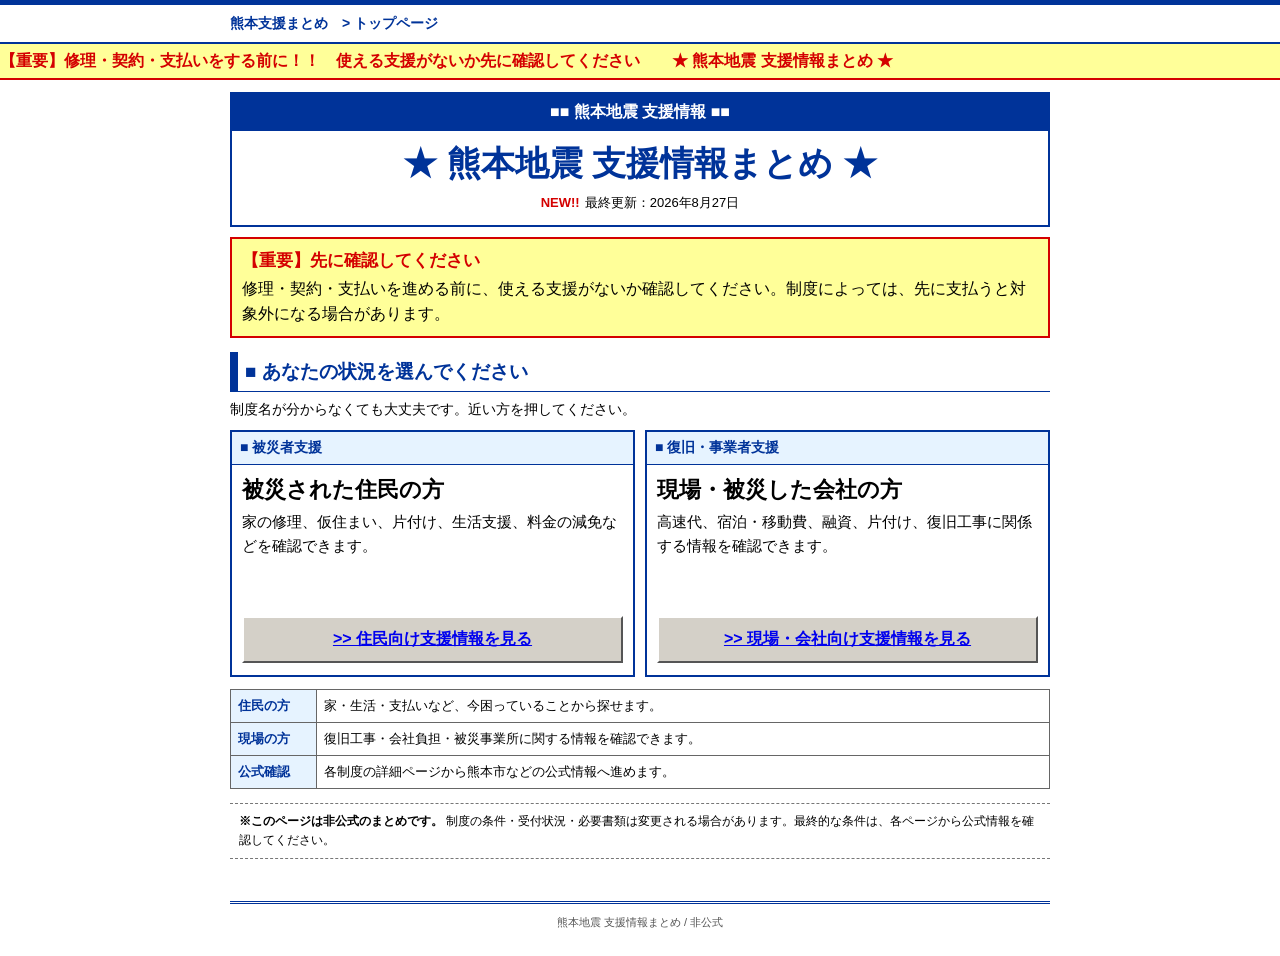
==== commit fac58ca1: "Redesign top page with mobile-first retro municipal style" ====
--- a/index.html
+++ b/index.html
@@ -1,227 +1,334 @@
-<!doctype html>
-<html lang="ja">
-<head>
-  <meta charset="utf-8">
-  <meta name="viewport" content="width=device-width, initial-scale=1">
-  <meta name="theme-color" content="#f8f4ef">
+<!doctype html>
+<html lang="ja">
+<head>
+  <meta charset="utf-8">
+  <meta name="viewport" content="width=device-width, initial-scale=1">
+  <meta name="theme-color" content="#003399">
   <link rel="icon" href="data:,">
   <meta name="description" content="2026年7月熊本地震の支援情報を、被災した住民、被災した会社、復旧・施工で来ている会社や現場の人に分けて案内します。">
   <meta property="og:type" content="website">
-  <meta property="og:title" content="熊本の支援情報">
+  <meta property="og:title" content="熊本地震 支援情報まとめ">
   <meta property="og:description" content="被災した住民・会社と、復旧・施工で来ている人へ。">
   <meta property="og:url" content="https://dokechi.github.io/kumamoto/">
-  <title>熊本の支援情報</title>
+  <title>熊本地震 支援情報まとめ</title>
   <link rel="canonical" href="https://dokechi.github.io/kumamoto/">
-  <script>
-    // 以前の /kumamoto/#obstacle などの共有URLを壊さないため、
-    // ハッシュ付きアクセスは従来の住民向けページへ引き継ぐ。
-    if (location.hash) {
-      location.replace('./resident.html' + location.search + location.hash);
-    }
-  </script>
-  <style>
-    :root{
-      --ink:#17191d;
-      --muted:#66645f;
-      --page:#fbfaf8;
-      --card:#fff;
-      --line:#dedbd6;
-      --mocha:#9c8578;
-      --mocha-soft:#f2ebe6;
-      --sage:#8fa193;
-      --sage-soft:#edf2ee;
-    }
-    *{box-sizing:border-box}
-    html{-webkit-text-size-adjust:100%}
-    body{
-      margin:0;
-      background:var(--page);
-      color:var(--ink);
-      font-family:-apple-system,BlinkMacSystemFont,"Segoe UI","Hiragino Sans","Yu Gothic UI","Yu Gothic",Meiryo,sans-serif;
-      -webkit-font-smoothing:antialiased;
-    }
-    a{color:inherit}
-    .skip-link{position:fixed;top:8px;left:8px;z-index:10;padding:10px 14px;border-radius:10px;background:#fff;color:var(--ink);font-weight:900;transform:translateY(-150%)}
-    .skip-link:focus{transform:translateY(0)}
-    .site-header{
-      height:66px;
-      display:flex;
-      align-items:center;
-      border-bottom:1px solid #e5e2dd;
-      background:rgba(255,255,255,.72);
-    }
-    .site-header__inner{
-      width:100%;
-      padding:0 28px;
-    }
-    .site-header__brand{
-      font-size:14px;
-      font-weight:850;
-      letter-spacing:-.02em;
-    }
-    main{
-      width:min(720px,calc(100% - 40px));
-      margin:0 auto;
-      padding:24px 0 74px;
-    }
-    .intro{
-      margin:0 0 20px;
-    }
-    .intro h1{
-      margin:0;
-      font-size:clamp(44px,4.3vw,64px);
-      line-height:1.02;
-      letter-spacing:-.055em;
-      font-weight:900;
-    }
-    .intro p{
-      margin:10px 0 0;
-      font-size:17px;
-      line-height:1.45;
-      font-weight:650;
-      letter-spacing:-.02em;
-    }
-    .choice-list{
-      display:grid;
-      gap:12px;
-    }
-    .choice{
-      position:relative;
-      display:flex;
-      align-items:center;
-      min-height:296px;
-      padding:42px 72px 42px 20px;
-      overflow:hidden;
-      background:var(--card);
-      border:1px solid var(--line);
-      border-radius:16px;
-      text-decoration:none;
-      transition:transform .15s ease,box-shadow .15s ease,border-color .15s ease;
-    }
-    .choice::before{
-      content:"";
-      position:absolute;
-      inset:0 auto 0 0;
-      width:6px;
-      background:var(--accent);
-    }
-    .choice:hover{
-      transform:translateY(-1px);
-      border-color:#ccc6bf;
-      box-shadow:0 8px 24px rgba(68,56,48,.06);
-    }
-    .choice:focus-visible{
-      outline:3px solid rgba(156,133,120,.28);
-      outline-offset:3px;
-    }
-    .choice--work{--accent:var(--mocha);--accent-text:#6b5a51}
-    .choice--resident{--accent:var(--sage);--accent-text:#4d6053}
-    .choice__content{width:100%}
-    .choice__label{
-      display:block;
-      margin:0 0 8px;
-      color:var(--accent-text);
-      font-size:14px;
-      line-height:1;
-      font-weight:900;
-    }
-    .choice h2{
-      margin:0;
-      font-size:42px;
-      line-height:1.08;
-      letter-spacing:-.045em;
-      font-weight:900;
-    }
-    .choice p{
-      margin:12px 0 0;
-      font-size:16px;
-      line-height:1.55;
-      font-weight:620;
-      letter-spacing:-.015em;
-    }
-    .choice__arrow{
-      position:absolute;
-      right:28px;
-      top:50%;
-      transform:translateY(-50%);
-      color:#5f6468;
-      font-family:Arial,sans-serif;
-      font-size:28px;
-      font-weight:400;
-    }
-    .page-note{
-      margin:20px 2px 0;
-      color:var(--muted);
-      font-size:12px;
-      line-height:1.7;
-    }
-    @media(max-width:600px){
-      .site-header{height:56px}
-      .site-header__inner{padding:0 18px}
-      main{
-        width:min(100% - 28px,720px);
-        padding-top:28px;
-        padding-bottom:52px;
-      }
-      .intro{margin-bottom:18px}
-      .intro h1{
-        font-size:42px;
-        line-height:1.04;
-      }
-      .intro p{
-        margin-top:9px;
-        font-size:15px;
-      }
-      .choice-list{gap:10px}
-      .choice{
-        min-height:224px;
-        padding:32px 52px 32px 18px;
-        border-radius:14px;
-      }
-      .choice::before{width:5px}
-      .choice__label{font-size:13px;margin-bottom:8px}
-      .choice h2{font-size:34px}
-      .choice p{font-size:14px;line-height:1.55}
-      .choice__arrow{right:18px;font-size:25px}
-    }
-    @media(prefers-reduced-motion:reduce){.choice{transition:none}}
+  <script>
+    // 以前の /kumamoto/#obstacle などの共有URLを壊さないため、
+    // ハッシュ付きアクセスは従来の住民向けページへ引き継ぐ。
+    if (location.hash) {
+      location.replace('./resident.html' + location.search + location.hash);
+    }
+  </script>
+  <style>
+    :root{
+      --blue:#003399;
+      --link:#0000ee;
+      --visited:#551a8b;
+      --red:#d40000;
+      --yellow:#ffff99;
+      --pale-blue:#e6f3ff;
+      --gray:#d4d0c8;
+      --dark:#000;
+      --line:#666;
+    }
+
+    *{box-sizing:border-box}
+    html{-webkit-text-size-adjust:100%}
+    body{
+      margin:0;
+      background:#fff;
+      color:var(--dark);
+      font-family:"MS PGothic","MS Gothic",Meiryo,sans-serif;
+      font-size:16px;
+      line-height:1.55;
+      overflow-wrap:anywhere;
+    }
+
+    a{color:var(--link);text-decoration:underline}
+    a:visited{color:var(--visited)}
+    a:focus-visible{outline:3px solid #ff0;outline-offset:3px}
+
+    .skip-link{
+      position:fixed;
+      top:6px;
+      left:6px;
+      z-index:20;
+      padding:8px 10px;
+      border:2px solid #000;
+      background:#fff;
+      color:#000;
+      transform:translateY(-160%);
+    }
+    .skip-link:focus{transform:none}
+
+    .site-header{
+      border-top:5px solid var(--blue);
+      border-bottom:2px solid var(--blue);
+      background:#fff;
+    }
+    .site-header__inner{
+      width:min(100% - 24px,760px);
+      margin:0 auto;
+      padding:8px 0 7px;
+    }
+    .site-header__brand{
+      color:var(--blue);
+      font-size:14px;
+      font-weight:700;
+    }
+
+    .ticker{
+      overflow:hidden;
+      border-bottom:2px solid var(--red);
+      background:var(--yellow);
+      color:var(--red);
+      font-weight:700;
+      white-space:nowrap;
+    }
+    .ticker__track{
+      display:inline-block;
+      min-width:max-content;
+      padding:5px 0;
+      animation:retro-scroll 16s linear infinite;
+    }
+    @keyframes retro-scroll{
+      from{transform:translateX(100vw)}
+      to{transform:translateX(-100%)}
+    }
+
+    main{
+      width:min(100% - 24px,760px);
+      margin:0 auto;
+      padding:12px 0 42px;
+    }
+
+    .intro{
+      border:2px solid var(--blue);
+      background:#fff;
+    }
+    .intro__titlebar{
+      padding:6px 8px;
+      background:var(--blue);
+      color:#fff;
+      text-align:center;
+      font-weight:700;
+    }
+    .intro__body{padding:11px 10px 12px}
+    .intro h1{
+      margin:0;
+      color:var(--blue);
+      font-size:clamp(24px,7.2vw,34px);
+      line-height:1.28;
+      text-align:center;
+      font-weight:700;
+    }
+    .update-line{
+      margin:7px 0 0;
+      text-align:center;
+      font-size:13px;
+    }
+    .new{
+      margin-right:5px;
+      color:var(--red);
+      font-weight:700;
+    }
+
+    .important-box{
+      margin:10px 0 12px;
+      padding:9px 10px;
+      border:2px solid var(--red);
+      background:var(--yellow);
+      color:#000;
+    }
+    .important-box strong{
+      display:block;
+      margin-bottom:3px;
+      color:var(--red);
+      font-size:17px;
+    }
+
+    .section-title{
+      margin:14px 0 7px;
+      padding:5px 7px;
+      border-left:8px solid var(--blue);
+      border-bottom:1px solid var(--blue);
+      color:var(--blue);
+      font-size:19px;
+      font-weight:700;
+    }
+    .section-lead{
+      margin:0 0 9px;
+      font-size:14px;
+    }
+
+    .choice-list{
+      display:grid;
+      gap:10px;
+    }
+    .choice{
+      display:block;
+      border:2px solid var(--blue);
+      background:#fff;
+      color:#000;
+      text-decoration:none;
+    }
+    .choice:visited{color:#000}
+    .choice__label{
+      display:block;
+      padding:5px 8px;
+      background:var(--pale-blue);
+      border-bottom:1px solid var(--blue);
+      color:var(--blue);
+      font-size:14px;
+      font-weight:700;
+    }
+    .choice__body{padding:11px 10px 12px}
+    .choice h2{
+      margin:0;
+      color:#000;
+      font-size:22px;
+      line-height:1.3;
+    }
+    .choice p{
+      margin:6px 0 0;
+      font-size:15px;
+    }
+    .choice__go{
+      display:block;
+      min-height:44px;
+      margin-top:10px;
+      padding:9px 10px;
+      border-top:2px solid #fff;
+      border-left:2px solid #fff;
+      border-right:2px solid #555;
+      border-bottom:2px solid #555;
+      background:var(--gray);
+      color:var(--link);
+      text-align:center;
+      text-decoration:underline;
+      font-weight:700;
+    }
+    .choice:active .choice__go{
+      border-top-color:#555;
+      border-left-color:#555;
+      border-right-color:#fff;
+      border-bottom-color:#fff;
+    }
+
+    .mini-index{
+      margin:12px 0 0;
+      border:1px solid var(--line);
+      border-collapse:collapse;
+      width:100%;
+      font-size:13px;
+    }
+    .mini-index th,
+    .mini-index td{
+      padding:6px 7px;
+      border:1px solid var(--line);
+      vertical-align:top;
+    }
+    .mini-index th{
+      width:86px;
+      background:var(--pale-blue);
+      color:var(--blue);
+      text-align:left;
+    }
+
+    .page-note{
+      margin:14px 0 0;
+      padding:8px 9px;
+      border-top:1px dashed #777;
+      border-bottom:1px dashed #777;
+      font-size:12px;
+      line-height:1.6;
+    }
+
+    .footer{
+      width:min(100% - 24px,760px);
+      margin:0 auto;
+      padding:10px 0 24px;
+      border-top:3px double var(--blue);
+      color:#555;
+      font-size:11px;
+      text-align:center;
+    }
+
+    @media(min-width:700px){
+      .site-header__inner,main,.footer{width:min(100% - 40px,820px)}
+      .choice-list{grid-template-columns:1fr 1fr}
+      .choice{height:100%}
+      .choice__body{display:flex;min-height:210px;flex-direction:column}
+      .choice__go{margin-top:auto}
+    }
+
+    @media(prefers-reduced-motion:reduce){
+      .ticker__track{animation:none;padding-left:8px;white-space:normal}
+      .ticker{white-space:normal}
+    }
   </style>
 </head>
 <body>
   <a class="skip-link" href="#main">本文へ移動</a>
+
   <header class="site-header">
-    <div class="site-header__inner">
-      <div class="site-header__brand">熊本支援まとめ</div>
-    </div>
-  </header>
-
+    <div class="site-header__inner">
+      <div class="site-header__brand">熊本支援まとめ　&gt; トップページ</div>
+    </div>
+  </header>
+
+  <div class="ticker" role="note" aria-label="重要なお知らせ">
+    <div class="ticker__track">【重要】修理・契約・支払いをする前に！！　使える支援がないか先に確認してください　　★ 熊本地震 支援情報まとめ ★</div>
+  </div>
+
   <main id="main">
-    <section class="intro" aria-labelledby="page-title">
-      <h1 id="page-title">熊本の支援情報、</h1>
-      <p>被災した住民・会社と、<br>復旧・施工で来ている人。</p>
-    </section>
-
-    <nav class="choice-list" aria-label="支援情報を立場から選ぶ">
-      <a class="choice choice--resident" href="./resident.html">
-        <div class="choice__content">
-          <span class="choice__label">被災者支援</span>
-          <h2>現地住民の人</h2>
-          <p>熊本で暮らしている被災した人向け。<br>家の修理、仮住まい、生活の支援を見る。</p>
-        </div>
-        <span class="choice__arrow" aria-hidden="true">›</span>
-      </a>
-
-      <a class="choice choice--work" href="./genba.html">
-        <div class="choice__content">
-          <span class="choice__label">復旧・事業者支援</span>
-          <h2>現場・被災した会社</h2>
-          <p>熊本へ応援に来ている会社・職人と、被災した事業者向け。<br>高速代、宿泊・移動費、融資、片付けなどを見る。</p>
-        </div>
-        <span class="choice__arrow" aria-hidden="true">›</span>
-      </a>
-    </nav>
-
-    <p class="page-note">非公式のまとめです。制度の条件・受付状況は、各ページから公式情報を確認してください。</p>
-  </main>
-</body>
-</html>
+    <section class="intro" aria-labelledby="page-title">
+      <div class="intro__titlebar">■■ 熊本地震 支援情報 ■■</div>
+      <div class="intro__body">
+        <h1 id="page-title">★ 熊本地震 支援情報まとめ ★</h1>
+        <p class="update-line"><span class="new">NEW!!</span>最終更新：2026年8月27日</p>
+      </div>
+    </section>
+
+    <aside class="important-box">
+      <strong>【重要】先に確認してください</strong>
+      修理・契約・支払いを進める前に、使える支援がないか確認してください。制度によっては、先に支払うと対象外になる場合があります。
+    </aside>
+
+    <h2 class="section-title">■ あなたの状況を選んでください</h2>
+    <p class="section-lead">制度名が分からなくても大丈夫です。近い方を押してください。</p>
+
+    <nav class="choice-list" aria-label="支援情報を立場から選ぶ">
+      <a class="choice" href="./resident.html">
+        <span class="choice__label">■ 被災者支援</span>
+        <div class="choice__body">
+          <h2>被災された住民の方</h2>
+          <p>家の修理、仮住まい、片付け、生活支援、料金の減免などを確認できます。</p>
+          <span class="choice__go">&gt;&gt; 住民向け支援情報を見る</span>
+        </div>
+      </a>
+
+      <a class="choice" href="./genba.html">
+        <span class="choice__label">■ 復旧・事業者支援</span>
+        <div class="choice__body">
+          <h2>現場・被災した会社の方</h2>
+          <p>高速代、宿泊・移動費、融資、片付け、復旧工事に関係する情報を確認できます。</p>
+          <span class="choice__go">&gt;&gt; 現場・会社向け支援情報を見る</span>
+        </div>
+      </a>
+    </nav>
+
+    <table class="mini-index" aria-label="このサイトの使い方">
+      <tbody>
+        <tr><th>住民の方</th><td>家・生活・支払いなど、今困っていることから探せます。</td></tr>
+        <tr><th>現場の方</th><td>復旧工事・会社負担・被災事業所に関する情報を確認できます。</td></tr>
+        <tr><th>公式確認</th><td>各制度の詳細ページから熊本市などの公式情報へ進めます。</td></tr>
+      </tbody>
+    </table>
+
+    <p class="page-note"><b>※このページは非公式のまとめです。</b> 制度の条件・受付状況・必要書類は変更される場合があります。最終的な条件は、各ページから公式情報を確認してください。</p>
+  </main>
+
+  <footer class="footer">熊本地震 支援情報まとめ / 非公式</footer>
+</body>
+</html>
